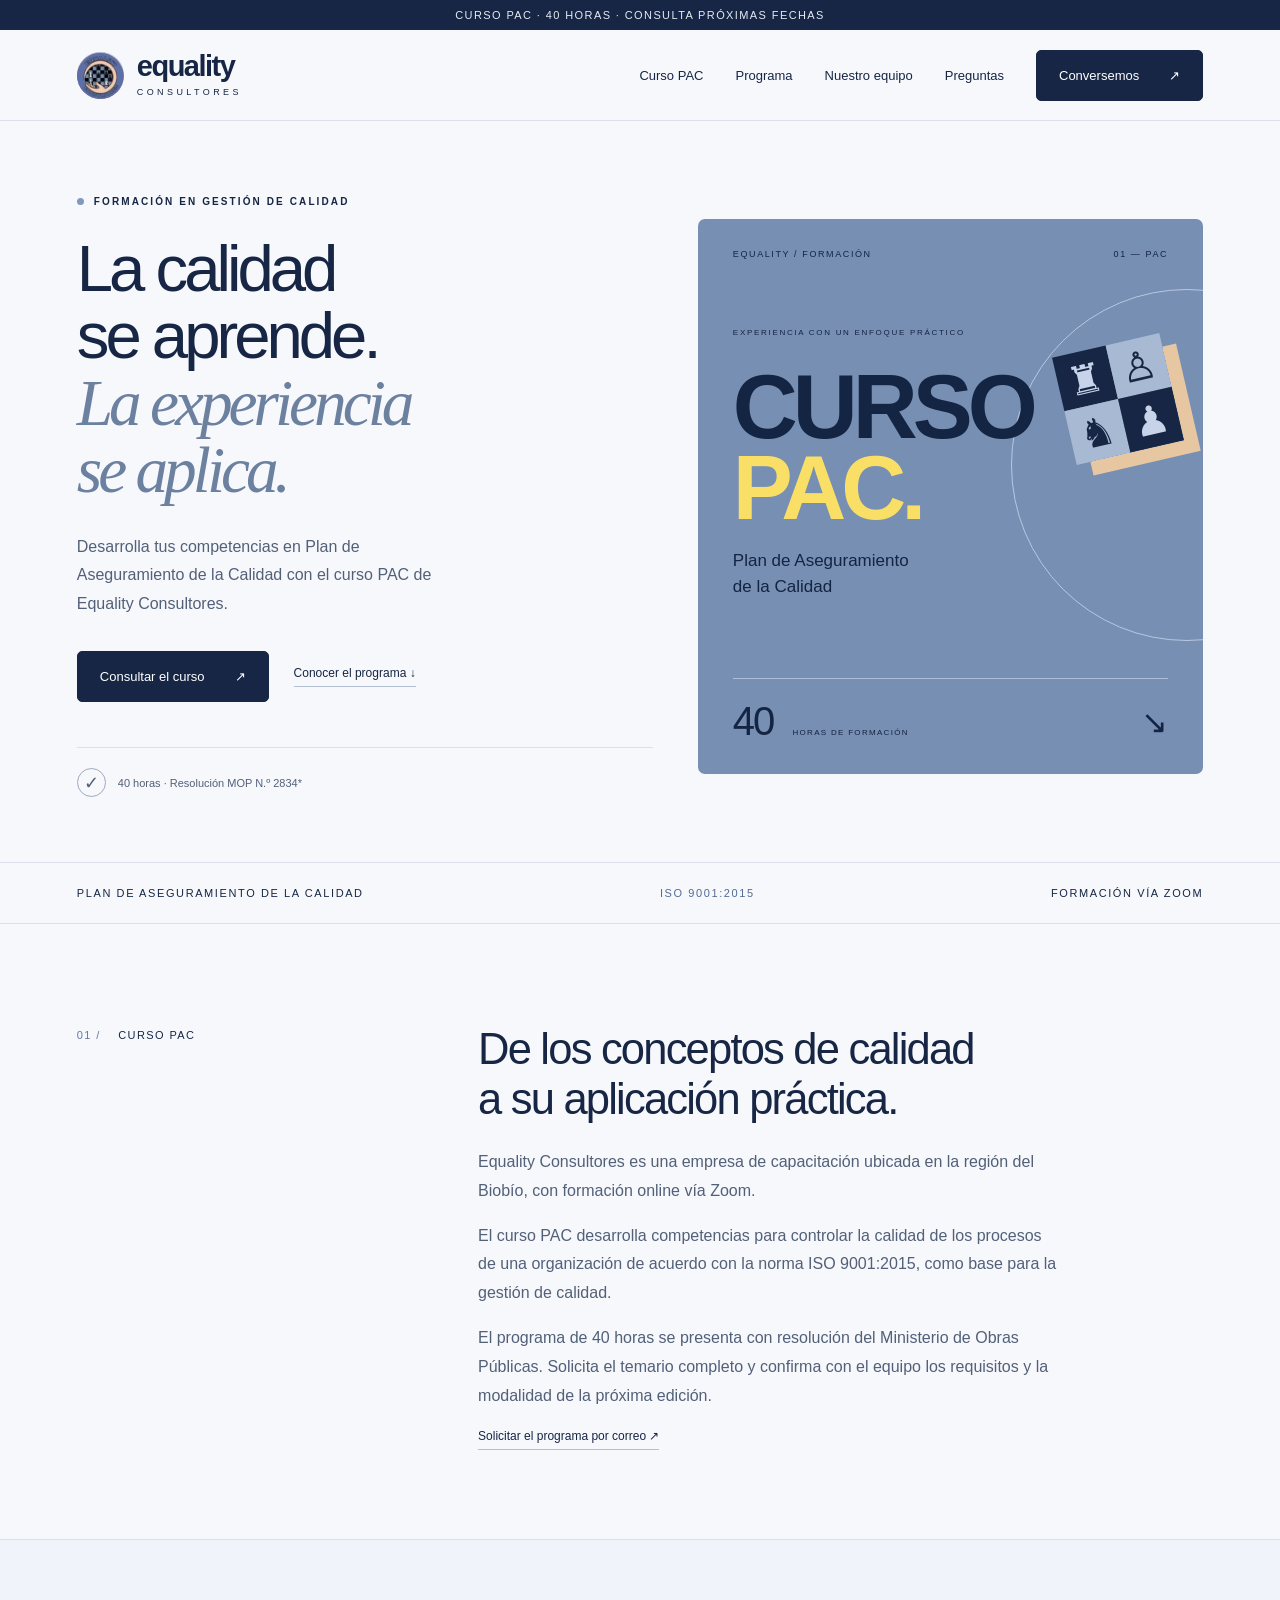
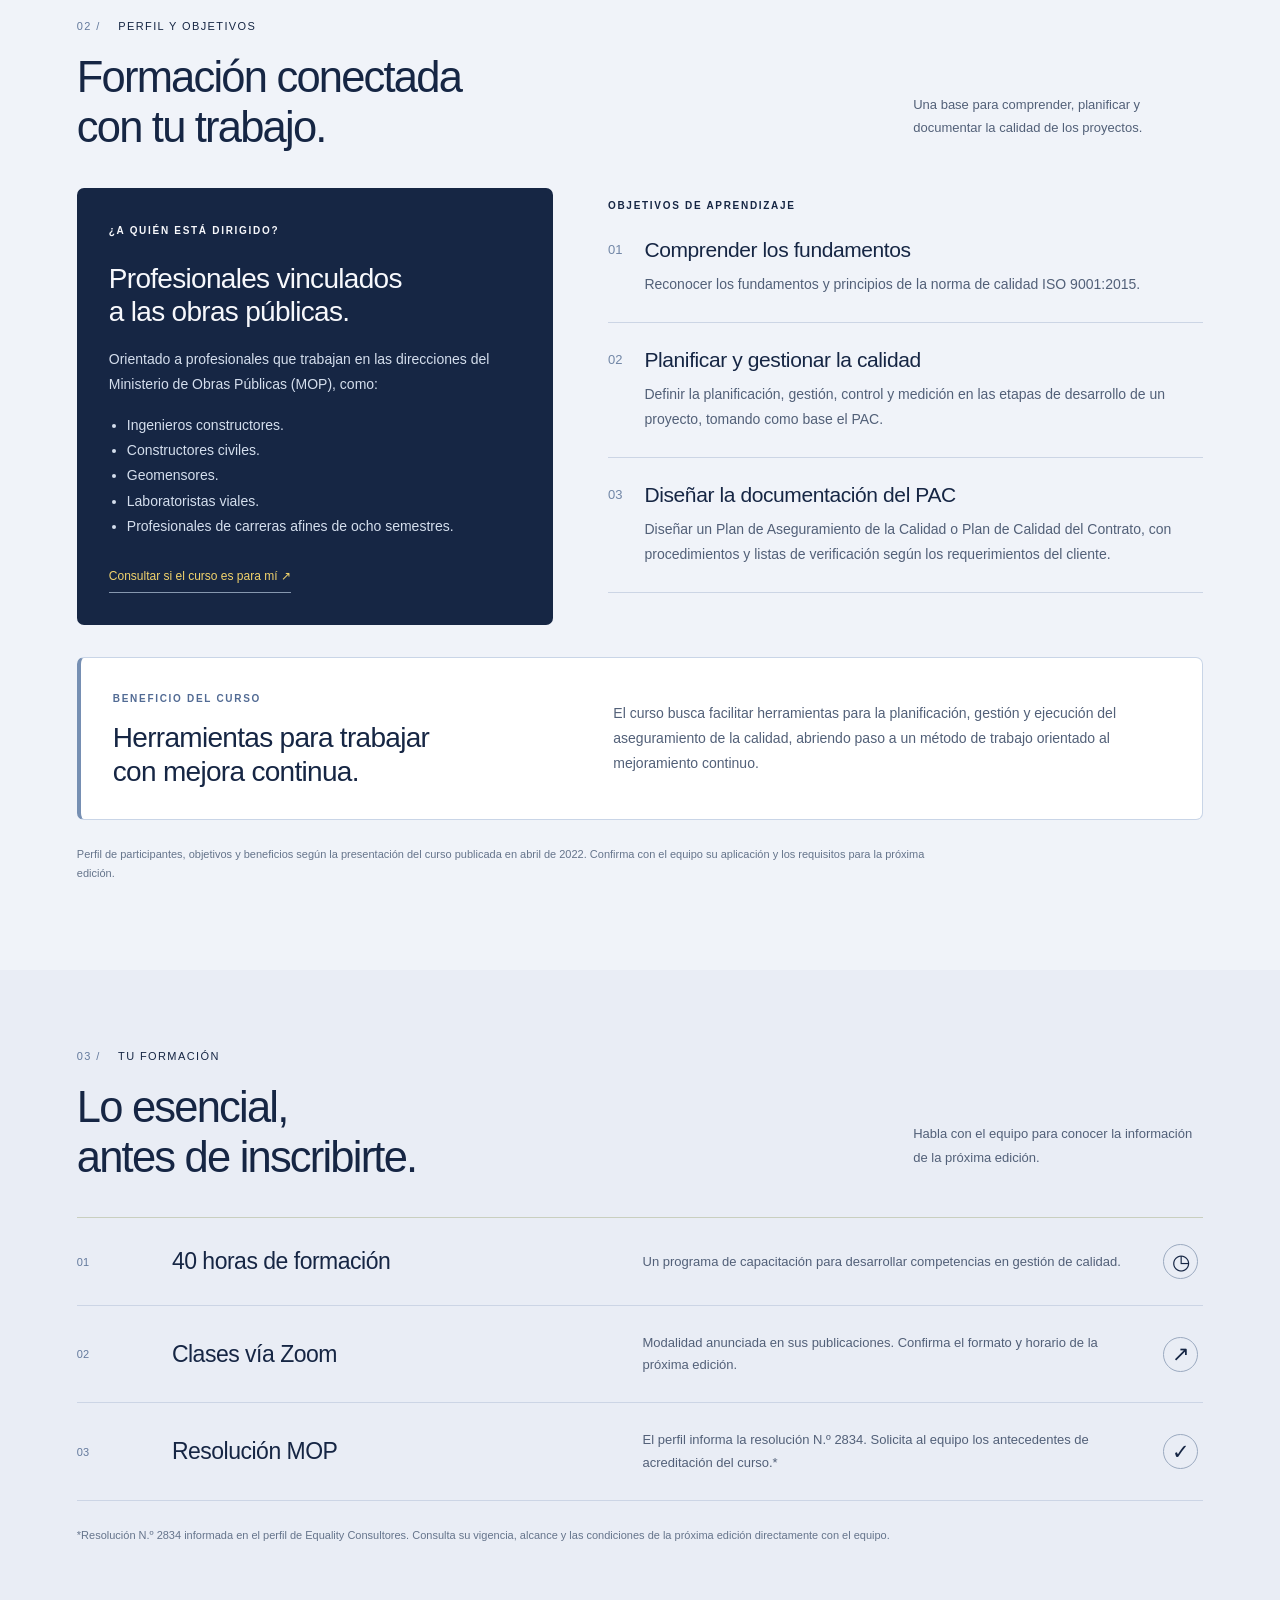
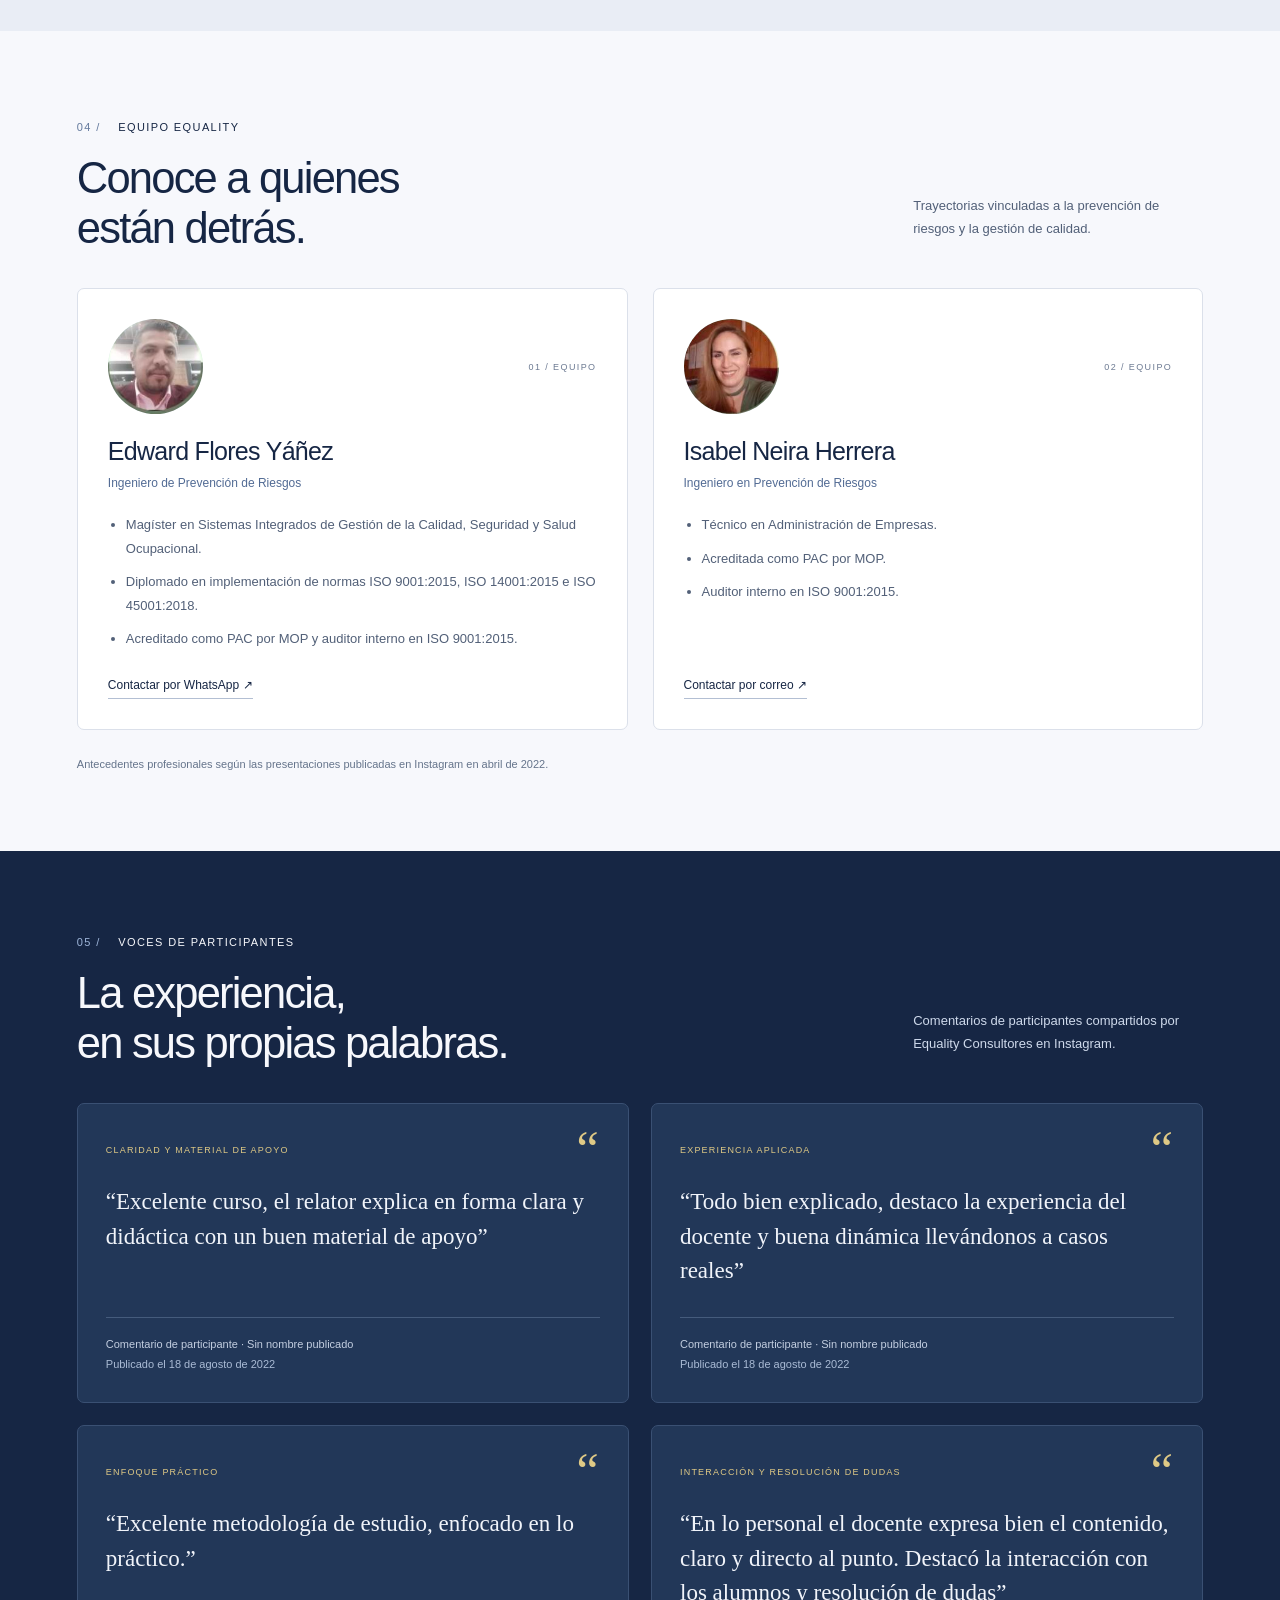
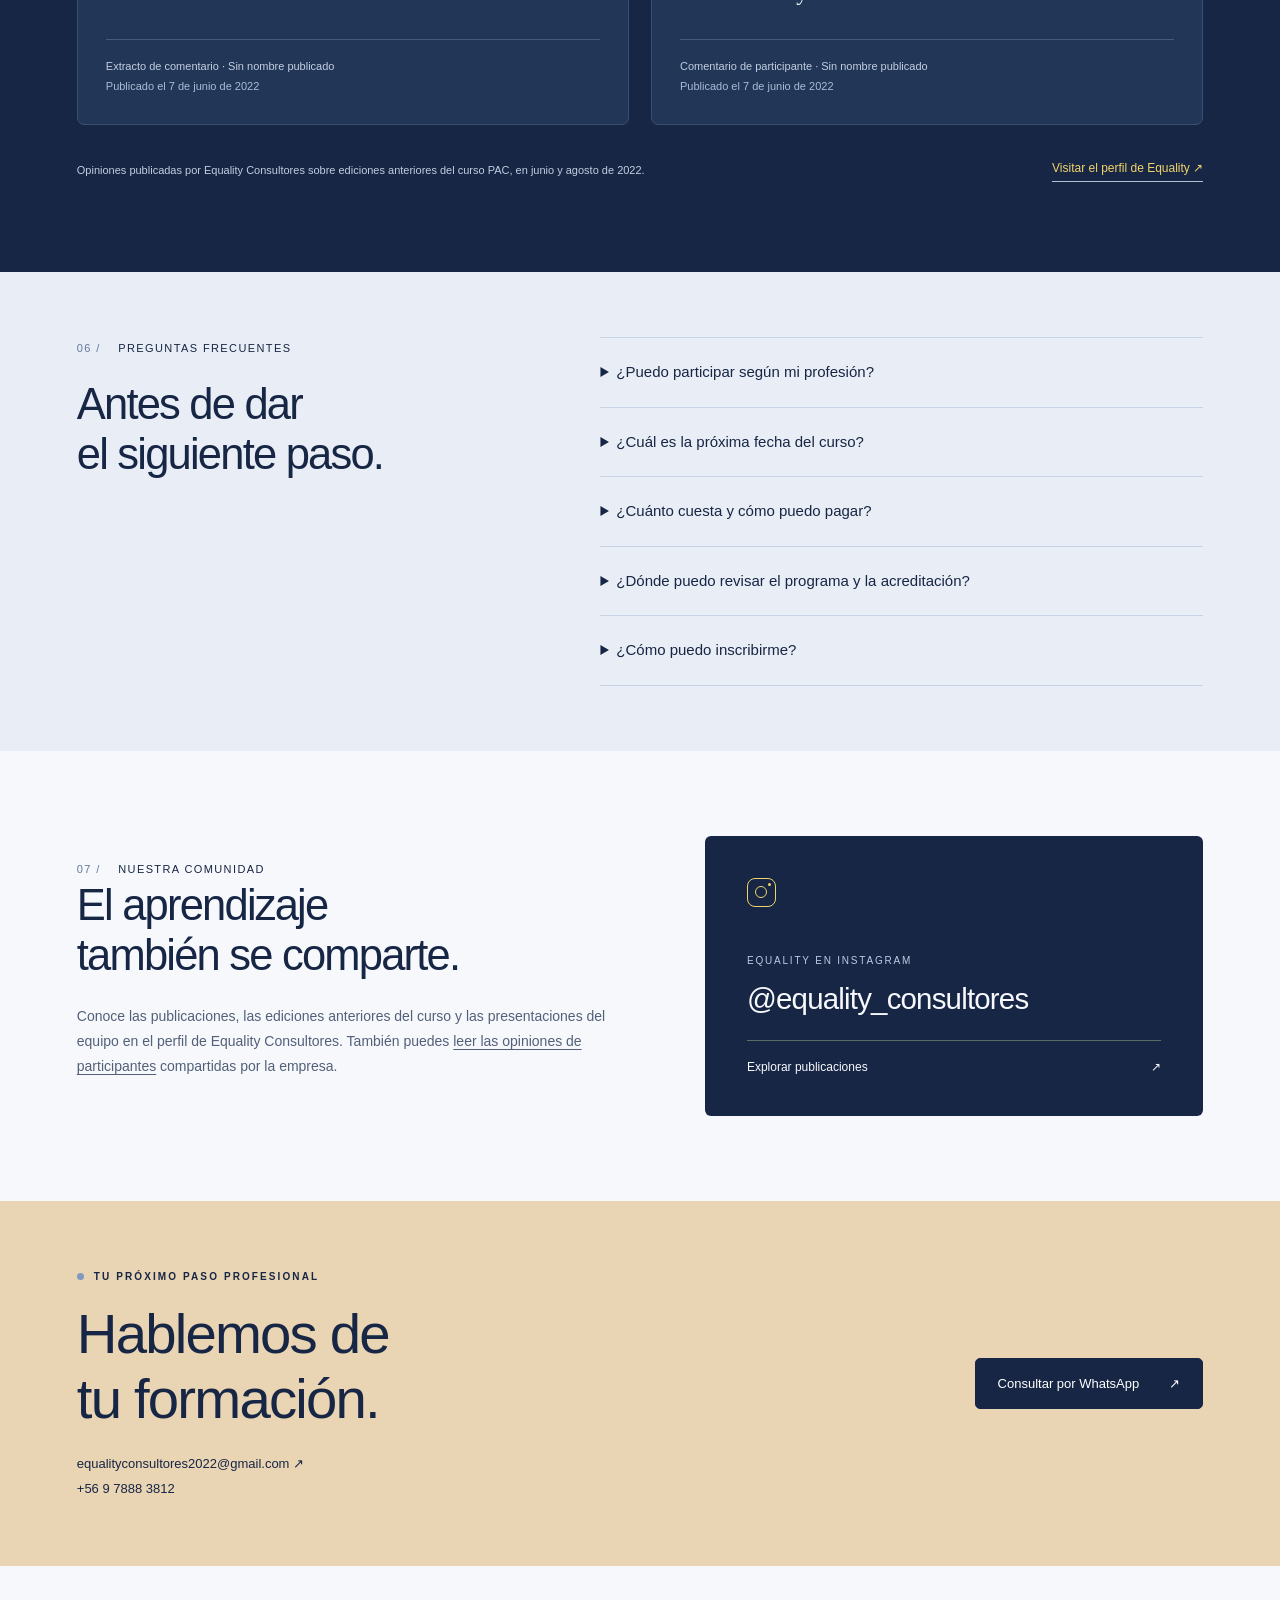
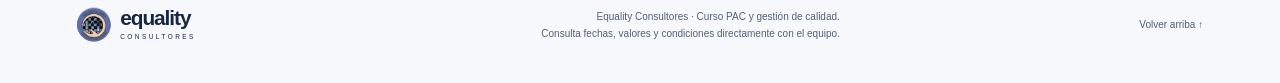
==== index.html @ 626bb574 "Add complete Equality Consultores website with course, team and testimonials" ====
<!doctype html>
<html lang="es">
<head>
<meta charset="utf-8"><meta name="viewport" content="width=device-width, initial-scale=1">
<meta name="description" content="Curso PAC de 40 horas. Formación en Plan de Aseguramiento de la Calidad con Equality Consultores. Consulta modalidades y próximas fechas."><meta name="theme-color" content="#162644">
<title>Equality Consultores · Curso PAC y gestión de calidad</title>
<style>
:root{--ink:#162644;--muted:#526078;--paper:#f7f8fc;--lime:#f2d36c;--line:#dbe0ea}*{box-sizing:border-box}html{scroll-behavior:smooth;scroll-padding-top:95px}body{margin:0;background:var(--paper);color:var(--ink);font-family:Arial,Helvetica,sans-serif}a{color:inherit;text-decoration:none}button{font:inherit}a:focus-visible,button:focus-visible,summary:focus-visible{outline:3px solid #5b8e16;outline-offset:6px}.wrap{max-width:1320px;margin:auto;padding:0 6%}.draft{background:var(--ink);color:#e8efdc;text-align:center;font-size:11px;padding:9px 20px;letter-spacing:1.4px}header{position:sticky;top:0;z-index:10;background:#f7f8fcf5;backdrop-filter:blur(12px);border-bottom:1px solid var(--line)}.nav{height:90px;display:flex;align-items:center;justify-content:space-between;gap:25px}.brand{display:flex;align-items:center;gap:13px}.brandmark{display:flex;flex-direction:column;gap:5px;transform:rotate(-14deg)}.brandmark i{display:block;width:31px;height:9px;background:var(--ink)}.wordmark{font-size:29px;letter-spacing:-1.5px;font-weight:700;line-height:.85}.wordmark small{display:block;font-size:9px;font-weight:400;letter-spacing:3.4px;margin-top:10px}.navlinks{display:flex;gap:32px;align-items:center;font-size:13px}.navlinks a:hover{opacity:.65}.button{display:inline-flex;justify-content:center;align-items:center;gap:30px;padding:17px 22px;border-radius:5px;background:var(--ink);color:white;font-size:13px;border:1px solid var(--ink);transition:transform .2s,background .2s}.button:hover{transform:translateY(-2px);background:#294940}.button.light{background:var(--lime);color:var(--ink);border-color:var(--lime)}.button.outline{background:transparent;color:var(--ink);border-color:#9faa9b}.menu{display:none;background:none;border:1px solid var(--line);padding:10px;border-radius:4px}.hero{display:grid;grid-template-columns:1.14fr 1fr;gap:45px;padding-top:75px;padding-bottom:65px;align-items:center}.eyebrow{font-size:10px;letter-spacing:2.1px;text-transform:uppercase;display:flex;align-items:center;gap:10px;font-weight:bold}.eyebrow:before{content:'';width:7px;height:7px;border-radius:50%;background:#7d9f40}h1{font-size:clamp(48px,5.6vw,79px);line-height:1.025;letter-spacing:-4px;font-weight:500;margin:29px 0}h1 em{font-family:Georgia,serif;font-weight:400;color:#667e4d}.intro{font-size:16px;line-height:1.8;max-width:380px;color:var(--muted)}.actions{display:flex;align-items:center;gap:25px;margin-top:32px}.textlink{font-size:12px;border-bottom:1px solid #b5bfae;padding-bottom:6px}.hero-foot{border-top:1px solid var(--line);margin-top:45px;padding-top:20px;display:flex;gap:12px;align-items:center;font-size:11px;color:var(--muted)}.mini-eq{width:29px;height:29px;border:1px solid #9aa98a;border-radius:50%;display:grid;place-items:center;font-size:18px}.visual{background:#dae0d2;height:535px;border-radius:120px 6px 6px 6px;position:relative;overflow:hidden}.visual svg{width:100%;height:100%;display:block}.visual-tag{position:absolute;top:30px;right:25px;font-size:9px;letter-spacing:2px}.visual-card{position:absolute;bottom:25px;left:25px;right:25px;display:flex;justify-content:space-between;align-items:center;background:#f7f8fcec;backdrop-filter:blur(10px);padding:20px;border:1px solid white;border-radius:4px}.visual-card small{display:block;font-size:9px;letter-spacing:1.5px;margin-bottom:7px}.visual-card strong{font-size:17px;font-weight:400}.round{height:35px;width:35px;border:1px solid #9cab9a;display:grid;place-items:center;border-radius:50%;font-size:21px}.ribbon{border-top:1px solid var(--line);border-bottom:1px solid var(--line)}.ribbon-inner{display:flex;justify-content:space-between;align-items:center;padding-top:24px;padding-bottom:24px;font-size:11px;letter-spacing:1.6px;text-transform:uppercase}.ribbon-inner span:nth-child(2){color:#7d9567}.about{padding-top:100px;padding-bottom:95px;display:grid;grid-template-columns:.8fr 1.7fr;gap:60px}.label{font-size:11px;letter-spacing:1.4px;line-height:2}.label span{color:#8c9a7a;margin-right:13px}h2{font-size:clamp(30px,3.4vw,48px);font-weight:400;letter-spacing:-1.8px;line-height:1.15;margin:0 0 24px}.about p{font-size:16px;line-height:1.8;max-width:580px;color:var(--muted)}.paths{background:#eaece2;padding:75px 0}.sectionhead{display:flex;justify-content:space-between;gap:30px;align-items:end;margin-bottom:35px}.sectionhead h2{max-width:500px;margin:15px 0 0}.sectionhead p{max-width:290px;font-size:13px;line-height:1.8;color:var(--muted)}.rows{border-top:1px solid #c9cfbf}.row{padding:26px 0;display:grid;grid-template-columns:.15fr .9fr 1fr 40px;gap:20px;align-items:center;border-bottom:1px solid #c9cfbf;transition:padding .2s}.row:hover{padding-left:10px}.row-num{font-size:11px;color:#6d805b}.row h3{font-size:23px;font-weight:400;letter-spacing:-.5px;margin:0}.row p{font-size:13px;line-height:1.7;color:var(--muted);margin:0}.social{padding-top:85px;padding-bottom:85px;display:grid;grid-template-columns:1.1fr 1fr;gap:80px;align-items:center}.instagram{background:var(--ink);color:var(--paper);padding:42px;border-radius:6px;min-height:280px;display:flex;flex-direction:column;justify-content:space-between}.ig-icon{width:29px;height:29px;border:1.7px solid var(--lime);border-radius:8px;position:relative}.ig-icon:before{content:'';position:absolute;width:10px;height:10px;top:7px;left:7px;border:1.7px solid var(--lime);border-radius:50%}.ig-icon:after{content:'';position:absolute;width:3px;height:3px;background:var(--lime);border-radius:50%;top:4px;right:4px}.instagram small{font-size:10px;letter-spacing:1.8px;color:#c1cbb7}.instagram strong{display:block;font-size:clamp(20px,2.3vw,30px);font-weight:400;letter-spacing:-.8px;margin:14px 0 24px}.instagram a{display:flex;align-items:center;justify-content:space-between;padding-top:19px;border-top:1px solid #577064;font-size:12px}.social p{color:var(--muted);line-height:1.8;font-size:14px}.contact{background:var(--lime);padding:70px 0}.contact-inner{display:flex;align-items:center;justify-content:space-between;gap:40px}.contact h2{max-width:650px;margin-bottom:0;font-size:clamp(35px,4.4vw,60px)}.contact .eyebrow{margin-bottom:20px}footer{padding:35px 0}.footer-inner{display:flex;justify-content:space-between;align-items:center;font-size:10px;color:var(--muted);gap:20px}.footer-inner .brand{color:var(--ink);transform:scale(.72);transform-origin:left center}.footer-note{max-width:360px;line-height:1.7;text-align:right} @media(min-width:1500px){.wrap{padding-left:50px;padding-right:50px}}@media(max-width:900px){.hero{gap:30px}.visual{height:470px}h1{letter-spacing:-2.5px}.navlinks{gap:20px}.social{gap:40px}.actions{gap:16px}.button{gap:18px}}@media(max-width:700px){.wrap{padding-left:6%;padding-right:6%}.draft{font-size:9px;letter-spacing:.8px}.nav{height:75px}.wordmark{font-size:25px}.menu{display:block}.navlinks{display:none;position:absolute;top:75px;left:0;right:0;background:var(--paper);padding:25px 6%;border-bottom:1px solid var(--line);align-items:start;flex-direction:column}.navlinks.open{display:flex}.hero{grid-template-columns:1fr;padding-top:45px;padding-bottom:35px;gap:35px}h1{font-size:58px;max-width:480px;margin:24px 0}.intro{font-size:15px}.hero-foot{margin-top:30px}.visual{height:420px;border-top-left-radius:95px}.ribbon-inner{font-size:8px;gap:15px;letter-spacing:.8px}.about{grid-template-columns:1fr;gap:25px;padding-top:65px;padding-bottom:55px}.about h2{max-width:470px}.about p{font-size:14px}.sectionhead{display:block}.paths{padding:55px 0}.row{grid-template-columns:25px 1fr 35px;gap:15px}.row h3{font-size:21px}.row p{grid-column:2;grid-row:2}.row .round{grid-column:3;grid-row:1 / 3}.social{grid-template-columns:1fr;gap:30px;padding-top:55px;padding-bottom:55px}.instagram{padding:30px;min-height:250px}.contact{padding:55px 0}.contact-inner{align-items:start;flex-direction:column;gap:30px}.contact h2{font-size:42px}.footer-inner{flex-wrap:wrap}.footer-note{text-align:left;max-width:100%}}@media(prefers-reduced-motion:reduce){html{scroll-behavior:auto}*{transition:none!important}}

.brand-logo{display:block;position:relative;overflow:hidden;border-radius:50%;width:47px;height:47px;flex:none;background:#7775ad}.brand-logo img{position:absolute;width:542%;max-width:none;left:-31%;top:-144%;height:auto}.course-visual{min-height:555px;border-radius:7px;background:#768fb3;color:#142443;position:relative;padding:30px 35px;overflow:hidden;display:flex;flex-direction:column;justify-content:space-between}.course-visual:before{content:'';position:absolute;width:350px;height:350px;border:1px solid #b8c8e2;border-radius:50%;right:-160px;top:70px}.course-top{display:flex;justify-content:space-between;font-size:9px;letter-spacing:1.6px;position:relative;z-index:1}.course-title{position:relative;z-index:1}.course-kicker{font-size:8px;letter-spacing:1.7px}.course-title strong{display:block;font-size:90px;line-height:.9;letter-spacing:-5px;font-weight:600;margin:28px 0 19px}.course-title em{color:#f9df65;font-style:normal}.course-title p{font-size:17px;line-height:1.5}.course-bottom{border-top:1px solid #aebed7;display:flex;justify-content:space-between;align-items:center;padding-top:20px}.course-bottom>span{font-size:40px;letter-spacing:-2px}.course-bottom small{font-size:8px;letter-spacing:1.3px;margin-left:10px}.course-bottom a{font-size:32px}.chess{position:absolute;right:30px;top:125px;display:grid;grid-template-columns:55px 55px;transform:rotate(-13deg);box-shadow:14px 14px 0 #e6c7a2}.chess span{display:grid;place-items:center;width:55px;height:55px;font-size:40px;background:#162644;color:#c6d3e8}.chess span:nth-child(2),.chess span:nth-child(3){background:#a8bad3;color:#162644}.hero h1{font-size:clamp(45px,5.1vw,70px)}h1 em{color:#6c80a0}.ribbon-inner span:nth-child(2){color:#526b94}.paths{background:#e9edf5}.row{border-color:#ccd5e5}.row:hover{padding-left:0}.eyebrow:before{background:#8099bf}.row-num,.label span{color:#647a9d}.source-note{font-size:11px;line-height:1.8;color:#65748b;max-width:850px;margin-top:25px}.team-section{padding-top:85px;padding-bottom:65px}.team-grid{display:grid;grid-template-columns:1fr 1fr;gap:25px}.team-card{background:#fff;border:1px solid #dbe0ea;border-radius:7px;padding:30px;display:flex;flex-direction:column;align-items:start}.person-top{width:100%;display:flex;align-items:center;justify-content:space-between;margin-bottom:23px}.person-num{font-size:9px;letter-spacing:1.4px;color:#6c7a92}.portrait{height:95px;width:95px;border-radius:50%;overflow:hidden;position:relative;background:#dfe6f0;flex:none}.portrait img{position:absolute;width:371%;max-width:none;height:auto;left:-136%}.edward img{top:-175%}.isabel img{top:-307%}.team-card h3{font-size:25px;letter-spacing:-.7px;font-weight:500;margin:0 0 10px}.role{font-size:12px;color:#526b94;margin:0}.team-card ul{padding-left:18px;font-size:13px;line-height:1.8;color:#526078;margin:23px 0 28px;flex:1}.team-card li+li{margin-top:10px}.faq-section{background:#e9edf5;padding:65px 0}.faq-layout{display:grid;grid-template-columns:1fr 1.3fr;gap:60px}.faq-layout h2{margin-top:20px}.faq-layout details{border-bottom:1px solid #c7d2e4;padding:23px 0}.faq-layout details:first-child{border-top:1px solid #c7d2e4}.faq-layout summary{cursor:pointer;font-size:15px;line-height:1.5}.faq-layout details p{color:#526078;font-size:13px;line-height:1.8}.contact{background:#e9d4b4}.contact-links{display:flex;flex-direction:column;gap:10px;font-size:13px;margin-top:25px;overflow-wrap:anywhere}.instagram{background:#162644}.ig-icon{border-color:#f2d36c}.ig-icon:before{border-color:#f2d36c}.ig-icon:after{background:#f2d36c}.instagram small{color:#bdcbe3}.button:hover{background:#2e4671}.textlink{border-color:#b3bfd3}.mini-eq{border-color:#9baac0}.round{border-color:#9baac0}.button.light{background:#f2d36c}.draft{background:#162644;color:#e4eaf5}.footer-note{color:#526078}@media(max-width:700px){.hero h1{font-size:54px}.course-visual{min-height:480px;padding:27px}.course-title strong{font-size:82px}.team-grid,.faq-layout{grid-template-columns:1fr}.team-section{padding-top:55px;padding-bottom:50px}.team-card{padding:25px}.faq-layout{gap:20px}.ribbon-inner{flex-wrap:wrap;gap:12px}.brand-logo{width:41px;height:41px}.contact h2{font-size:44px}.chess{right:35px;top:115px;grid-template-columns:45px 45px}.chess span{height:45px;width:45px;font-size:34px}}

.program-section{padding:75px 0;background:#f0f3f9;border-top:1px solid #dbe0ea}.program-layout{display:grid;grid-template-columns:1fr 1.25fr;gap:55px}.program-kicker{font-size:10px;letter-spacing:1.7px;font-weight:bold}.audience{padding:32px;background:#162644;color:#f7f8fc;border-radius:7px}.audience h3{font-size:28px;font-weight:400;line-height:1.2;letter-spacing:-.7px;margin:24px 0 18px}.audience p,.audience li{font-size:14px;line-height:1.8;color:#d4deed}.audience ul{padding-left:18px;margin-bottom:27px}.audience .textlink{color:#f2d36c;border-color:#8697af;display:inline-block;line-height:1.7}.learning{padding-top:7px}.learning-item{display:flex;gap:22px;padding:25px 0;border-bottom:1px solid #ccd5e5}.learning-num{font-size:13px;color:#7186a6;padding-top:4px}.learning-item h3{font-size:21px;font-weight:400;letter-spacing:-.4px;margin:0 0 10px}.learning-item p{font-size:14px;line-height:1.8;color:#526078;margin:0}@media(max-width:700px){.program-section{padding:50px 0}.program-layout{grid-template-columns:1fr;gap:30px}.audience{padding:27px}.learning-item{gap:17px}.learning-item h3{font-size:21px}.learning-item p{font-size:13px}}

.testimonials-section{padding:80px 0;background:#162644;color:#f7f8fc}.testimonials-section .label span{color:#9fb6da}.testimonials-section .sectionhead p{color:#ced9eb}.testimonials-grid{display:grid;grid-template-columns:1fr 1fr;gap:22px}.testimonial{margin:0;padding:28px;background:#223758;border:1px solid #3a5073;border-radius:7px;display:flex;flex-direction:column}.quote-topic{font-size:9px;letter-spacing:1.2px;color:#dfc985;display:flex;justify-content:space-between;align-items:center;gap:15px;min-height:35px}.quote-topic span{font:50px Georgia,serif;line-height:.7;color:#dfc985}.testimonial blockquote{margin:18px 0 28px;flex:1}.testimonial blockquote p{font:23px/1.5 Georgia,serif;margin:0;color:#f1f4fa}.testimonial figcaption{border-top:1px solid #455b7c;padding-top:17px;font-size:11px;line-height:1.8;color:#c3cee0}.testimonial time{color:#aabbd5}.testimonials-source{display:flex;justify-content:space-between;align-items:center;gap:25px;margin-top:25px}.testimonials-source p{font-size:11px;line-height:1.8;color:#c3cee0;max-width:650px}.testimonials-source a{color:#f2d36c;white-space:nowrap}.inline-link{text-decoration:underline;text-underline-offset:3px}@media(max-width:700px){.testimonials-section{padding:50px 0}.testimonials-grid{grid-template-columns:1fr;gap:17px}.testimonial{padding:24px}.testimonial blockquote p{font-size:21px}.testimonials-source{align-items:start;flex-direction:column;gap:10px}}

.course-benefit{margin-top:32px;padding:30px 32px;border:1px solid #c9d5e7;border-left:4px solid #768fb3;border-radius:7px;display:grid;grid-template-columns:1fr 1.25fr;gap:55px;align-items:center;background:#fff}.course-benefit .program-kicker{color:#526b94}.course-benefit h3{margin:15px 0 0;font-size:28px;line-height:1.2;letter-spacing:-.7px;font-weight:400}.course-benefit p{margin:0;color:#526078;font-size:14px;line-height:1.8}@media(max-width:700px){.course-benefit{grid-template-columns:1fr;gap:20px;padding:25px}.course-benefit h3{font-size:25px}}
</style>
</head>
<body>
<div class="draft">CURSO PAC · 40 HORAS · CONSULTA PRÓXIMAS FECHAS</div>
<header><div class="wrap nav"><a class="brand" href="#inicio" aria-label="Equality Consultores, inicio"><span class="brand-logo"><img src="assets/perfil-instagram.jpg" alt="Logotipo de Equality Consultores"></span><span class="wordmark">equality<small>CONSULTORES</small></span></a><button class="menu" aria-controls="navigation" aria-expanded="false">Menú ☰</button><nav class="navlinks" id="navigation" aria-label="Navegación principal"><a href="#curso">Curso PAC</a><a href="#programa">Programa</a><a href="#equipo">Nuestro equipo</a><a href="#preguntas">Preguntas</a><a class="button" href="#contacto">Conversemos <span aria-hidden="true">↗</span></a></nav></div></header>
<main id="inicio">
<section class="wrap hero"><div><div class="eyebrow">Formación en gestión de calidad</div><h1>La calidad<br>se aprende.<br><em>La experiencia<br>se aplica.</em></h1><p class="intro">Desarrolla tus competencias en Plan de Aseguramiento de la Calidad con el curso PAC de Equality Consultores.</p><div class="actions"><a class="button" href="https://wa.me/56978883812?text=Hola%2C%20quisiera%20informaci%C3%B3n%20sobre%20el%20curso%20PAC." target="_blank" rel="noopener noreferrer">Consultar el curso <span aria-hidden="true">↗</span></a><a class="textlink" href="#curso">Conocer el programa ↓</a></div><div class="hero-foot"><span class="mini-eq" aria-hidden="true">✓</span><span>40 horas · Resolución MOP N.º 2834*</span></div></div>
<div class="course-visual"><div class="course-top"><span>EQUALITY / FORMACIÓN</span><span>01 — PAC</span></div><div class="chess" aria-hidden="true"><span>♜</span><span>♙</span><span>♞</span><span>♟</span></div><div class="course-title"><span class="course-kicker">EXPERIENCIA CON UN ENFOQUE PRÁCTICO</span><strong>CURSO<br><em>PAC.</em></strong><p>Plan de Aseguramiento<br>de la Calidad</p></div><div class="course-bottom"><span>40 <small>HORAS DE FORMACIÓN</small></span><a href="#curso" aria-label="Ver información del curso PAC">↘</a></div></div></section>
<div class="ribbon"><div class="wrap ribbon-inner"><span>Plan de Aseguramiento de la Calidad</span><span>ISO 9001:2015</span><span>Formación vía Zoom</span></div></div>
<section class="wrap about" id="curso"><div class="label"><span>01 /</span> CURSO PAC</div><div><h2>De los conceptos de calidad<br>a su aplicación práctica.</h2><p>Equality Consultores es una empresa de capacitación ubicada en la región del Biobío, con formación online vía Zoom.</p><p>El curso PAC desarrolla competencias para controlar la calidad de los procesos de una organización de acuerdo con la norma ISO 9001:2015, como base para la gestión de calidad.</p><p>El programa de 40 horas se presenta con resolución del Ministerio de Obras Públicas. Solicita el temario completo y confirma con el equipo los requisitos y la modalidad de la próxima edición.</p><a class="textlink" href="mailto:equalityconsultores2022@gmail.com?subject=Solicitud%20de%20programa%20del%20curso%20PAC">Solicitar el programa por correo ↗</a></div></section>
<section class="program-section" id="programa"><div class="wrap"><div class="sectionhead"><div><div class="label"><span>02 /</span> PERFIL Y OBJETIVOS</div><h2>Formación conectada<br>con tu trabajo.</h2></div><p>Una base para comprender, planificar y documentar la calidad de los proyectos.</p></div><div class="program-layout"><article class="audience"><span class="program-kicker">¿A QUIÉN ESTÁ DIRIGIDO?</span><h3>Profesionales vinculados<br>a las obras públicas.</h3><p>Orientado a profesionales que trabajan en las direcciones del Ministerio de Obras Públicas (MOP), como:</p><ul><li>Ingenieros constructores.</li><li>Constructores civiles.</li><li>Geomensores.</li><li>Laboratoristas viales.</li><li>Profesionales de carreras afines de ocho semestres.</li></ul><a class="textlink" href="https://wa.me/56978883812?text=Hola%2C%20quisiera%20saber%20si%20mi%20perfil%20cumple%20los%20requisitos%20del%20curso%20PAC." target="_blank" rel="noopener noreferrer">Consultar si el curso es para mí ↗</a></article><div class="learning"><span class="program-kicker">OBJETIVOS DE APRENDIZAJE</span><article class="learning-item"><span class="learning-num">01</span><div><h3>Comprender los fundamentos</h3><p>Reconocer los fundamentos y principios de la norma de calidad ISO 9001:2015.</p></div></article><article class="learning-item"><span class="learning-num">02</span><div><h3>Planificar y gestionar la calidad</h3><p>Definir la planificación, gestión, control y medición en las etapas de desarrollo de un proyecto, tomando como base el PAC.</p></div></article><article class="learning-item"><span class="learning-num">03</span><div><h3>Diseñar la documentación del PAC</h3><p>Diseñar un Plan de Aseguramiento de la Calidad o Plan de Calidad del Contrato, con procedimientos y listas de verificación según los requerimientos del cliente.</p></div></article></div></div><aside class="course-benefit" aria-labelledby="benefit-title"><div><span class="program-kicker">BENEFICIO DEL CURSO</span><h3 id="benefit-title">Herramientas para trabajar<br>con mejora continua.</h3></div><p>El curso busca facilitar herramientas para la planificación, gestión y ejecución del aseguramiento de la calidad, abriendo paso a un método de trabajo orientado al mejoramiento continuo.</p></aside><p class="source-note">Perfil de participantes, objetivos y beneficios según la presentación del curso publicada en abril de 2022. Confirma con el equipo su aplicación y los requisitos para la próxima edición.</p></div></section>
<section class="paths"><div class="wrap"><div class="sectionhead"><div><div class="label"><span>03 /</span> TU FORMACIÓN</div><h2>Lo esencial,<br>antes de inscribirte.</h2></div><p>Habla con el equipo para conocer la información de la próxima edición.</p></div><div class="rows"><div class="row"><span class="row-num">01</span><h3>40 horas de formación</h3><p>Un programa de capacitación para desarrollar competencias en gestión de calidad.</p><span class="round" aria-hidden="true">◷</span></div><div class="row"><span class="row-num">02</span><h3>Clases vía Zoom</h3><p>Modalidad anunciada en sus publicaciones. Confirma el formato y horario de la próxima edición.</p><span class="round" aria-hidden="true">↗</span></div><div class="row"><span class="row-num">03</span><h3>Resolución MOP</h3><p>El perfil informa la resolución N.º 2834. Solicita al equipo los antecedentes de acreditación del curso.*</p><span class="round" aria-hidden="true">✓</span></div></div><p class="source-note">*Resolución N.º 2834 informada en el perfil de Equality Consultores. Consulta su vigencia, alcance y las condiciones de la próxima edición directamente con el equipo.</p></div></section>
<section class="wrap team-section" id="equipo"><div class="sectionhead"><div><div class="label"><span>04 /</span> EQUIPO EQUALITY</div><h2>Conoce a quienes<br>están detrás.</h2></div><p>Trayectorias vinculadas a la prevención de riesgos y la gestión de calidad.</p></div><div class="team-grid"><article class="team-card"><div class="person-top"><div class="portrait edward"><img src="assets/edward-publicacion.jpg" alt="Edward Flores Yáñez, fotografía de su presentación en Instagram" loading="lazy"></div><span class="person-num">01 / EQUIPO</span></div><h3>Edward Flores Yáñez</h3><p class="role">Ingeniero de Prevención de Riesgos</p><ul><li>Magíster en Sistemas Integrados de Gestión de la Calidad, Seguridad y Salud Ocupacional.</li><li>Diplomado en implementación de normas ISO 9001:2015, ISO 14001:2015 e ISO 45001:2018.</li><li>Acreditado como PAC por MOP y auditor interno en ISO 9001:2015.</li></ul><a class="textlink" href="https://wa.me/56978883812" target="_blank" rel="noopener noreferrer">Contactar por WhatsApp ↗</a></article><article class="team-card"><div class="person-top"><div class="portrait isabel"><img src="assets/isabel-publicacion.jpg" alt="Isabel Neira Herrera, fotografía de su presentación en Instagram" loading="lazy"></div><span class="person-num">02 / EQUIPO</span></div><h3>Isabel Neira Herrera</h3><p class="role">Ingeniero en Prevención de Riesgos</p><ul><li>Técnico en Administración de Empresas.</li><li>Acreditada como PAC por MOP.</li><li>Auditor interno en ISO 9001:2015.</li></ul><a class="textlink" href="mailto:equalityconsultores2022@gmail.com">Contactar por correo ↗</a></article></div><p class="source-note">Antecedentes profesionales según las presentaciones publicadas en Instagram en abril de 2022.</p></section>
<section class="testimonials-section" id="opiniones"><div class="wrap"><div class="sectionhead"><div><div class="label"><span>05 /</span> VOCES DE PARTICIPANTES</div><h2>La experiencia,<br>en sus propias palabras.</h2></div><p>Comentarios de participantes compartidos por Equality Consultores en Instagram.</p></div><div class="testimonials-grid"><figure class="testimonial"><div class="quote-topic">CLARIDAD Y MATERIAL DE APOYO <span aria-hidden="true">“</span></div><blockquote><p>“Excelente curso, el relator explica en forma clara y didáctica con un buen material de apoyo”</p></blockquote><figcaption>Comentario de participante · Sin nombre publicado<br><time datetime="2022-08-18">Publicado el 18 de agosto de 2022</time></figcaption></figure><figure class="testimonial"><div class="quote-topic">EXPERIENCIA APLICADA <span aria-hidden="true">“</span></div><blockquote><p>“Todo bien explicado, destaco la experiencia del docente y buena dinámica llevándonos a casos reales”</p></blockquote><figcaption>Comentario de participante · Sin nombre publicado<br><time datetime="2022-08-18">Publicado el 18 de agosto de 2022</time></figcaption></figure><figure class="testimonial"><div class="quote-topic">ENFOQUE PRÁCTICO <span aria-hidden="true">“</span></div><blockquote><p>“Excelente metodología de estudio, enfocado en lo práctico.”</p></blockquote><figcaption>Extracto de comentario · Sin nombre publicado<br><time datetime="2022-06-07">Publicado el 7 de junio de 2022</time></figcaption></figure><figure class="testimonial"><div class="quote-topic">INTERACCIÓN Y RESOLUCIÓN DE DUDAS <span aria-hidden="true">“</span></div><blockquote><p>“En lo personal el docente expresa bien el contenido, claro y directo al punto. Destacó la interacción con los alumnos y resolución de dudas”</p></blockquote><figcaption>Comentario de participante · Sin nombre publicado<br><time datetime="2022-06-07">Publicado el 7 de junio de 2022</time></figcaption></figure></div><div class="testimonials-source"><p>Opiniones publicadas por Equality Consultores sobre ediciones anteriores del curso PAC, en junio y agosto de 2022.</p><a class="textlink" href="https://www.instagram.com/equality_consultores/" target="_blank" rel="noopener noreferrer">Visitar el perfil de Equality ↗</a></div></div></section>
<section class="faq-section" id="preguntas"><div class="wrap faq-layout"><div><div class="label"><span>06 /</span> PREGUNTAS FRECUENTES</div><h2>Antes de dar<br>el siguiente paso.</h2></div><div><details><summary>¿Puedo participar según mi profesión?</summary><p>La presentación del curso se dirige a ingenieros constructores, constructores civiles, geomensores, laboratoristas viales y profesionales de carreras afines de ocho semestres vinculados a las direcciones del MOP. Consulta al equipo los requisitos de admisión de la próxima edición.</p></details><details><summary>¿Cuál es la próxima fecha del curso?</summary><p>Consulta directamente al equipo las próximas fechas y los cupos disponibles. Las fechas visibles en publicaciones anteriores corresponden a ediciones pasadas.</p></details><details><summary>¿Cuánto cuesta y cómo puedo pagar?</summary><p>Solicita una cotización actualizada por WhatsApp o correo. Los valores y promociones de publicaciones anteriores no representan una tarifa vigente.</p></details><details><summary>¿Dónde puedo revisar el programa y la acreditación?</summary><p>Escribe a equalityconsultores2022@gmail.com para solicitar el temario, los requisitos y los antecedentes de la resolución MOP N.º 2834 informada en el perfil.</p></details><details><summary>¿Cómo puedo inscribirme?</summary><p>Contacta a Equality Consultores por WhatsApp o correo para confirmar disponibilidad, condiciones y pasos de inscripción.</p></details></div></div></section>
<section class="wrap social" id="instagram"><div><div class="label"><span>07 /</span> NUESTRA COMUNIDAD</div><h2>El aprendizaje<br>también se comparte.</h2><p>Conoce las publicaciones, las ediciones anteriores del curso y las presentaciones del equipo en el perfil de Equality Consultores. También puedes <a class="inline-link" href="#opiniones">leer las opiniones de participantes</a> compartidas por la empresa.</p></div><div class="instagram"><span class="ig-icon" aria-hidden="true"></span><div><small>EQUALITY EN INSTAGRAM</small><strong>@equality_consultores</strong><a href="https://www.instagram.com/equality_consultores/" target="_blank" rel="noopener noreferrer">Explorar publicaciones <span aria-hidden="true">↗</span></a></div></div></section>
<section class="contact" id="contacto"><div class="wrap contact-inner"><div><div class="eyebrow">Tu próximo paso profesional</div><h2>Hablemos de<br>tu formación.</h2><div class="contact-links"><a href="mailto:equalityconsultores2022@gmail.com">equalityconsultores2022@gmail.com ↗</a><a href="tel:+56978883812">+56 9 7888 3812</a></div></div><a class="button" href="https://wa.me/56978883812?text=Hola%2C%20quisiera%20consultar%20fechas%20y%20valor%20del%20curso%20PAC." target="_blank" rel="noopener noreferrer">Consultar por WhatsApp <span aria-hidden="true">↗</span></a></div></section></main>
<footer><div class="wrap footer-inner"><a class="brand" href="#inicio" aria-label="Volver al inicio"><span class="brand-logo"><img src="assets/perfil-instagram.jpg" alt="Logotipo de Equality Consultores"></span><span class="wordmark">equality<small>CONSULTORES</small></span></a><div class="footer-note">Equality Consultores · Curso PAC y gestión de calidad.<br>Consulta fechas, valores y condiciones directamente con el equipo.</div><a href="#inicio">Volver arriba ↑</a></div></footer>
<script>
const toggle=document.querySelector('.menu');const navigation=document.querySelector('.navlinks');toggle.addEventListener('click',()=>{const expanded=toggle.getAttribute('aria-expanded')==='true';toggle.setAttribute('aria-expanded',String(!expanded));navigation.classList.toggle('open',!expanded)});navigation.querySelectorAll('a').forEach(link=>link.addEventListener('click',()=>{toggle.setAttribute('aria-expanded','false');navigation.classList.remove('open')}));document.addEventListener('keydown',event=>{if(event.key==='Escape'){toggle.setAttribute('aria-expanded','false');navigation.classList.remove('open')}});
</script>
</body></html>
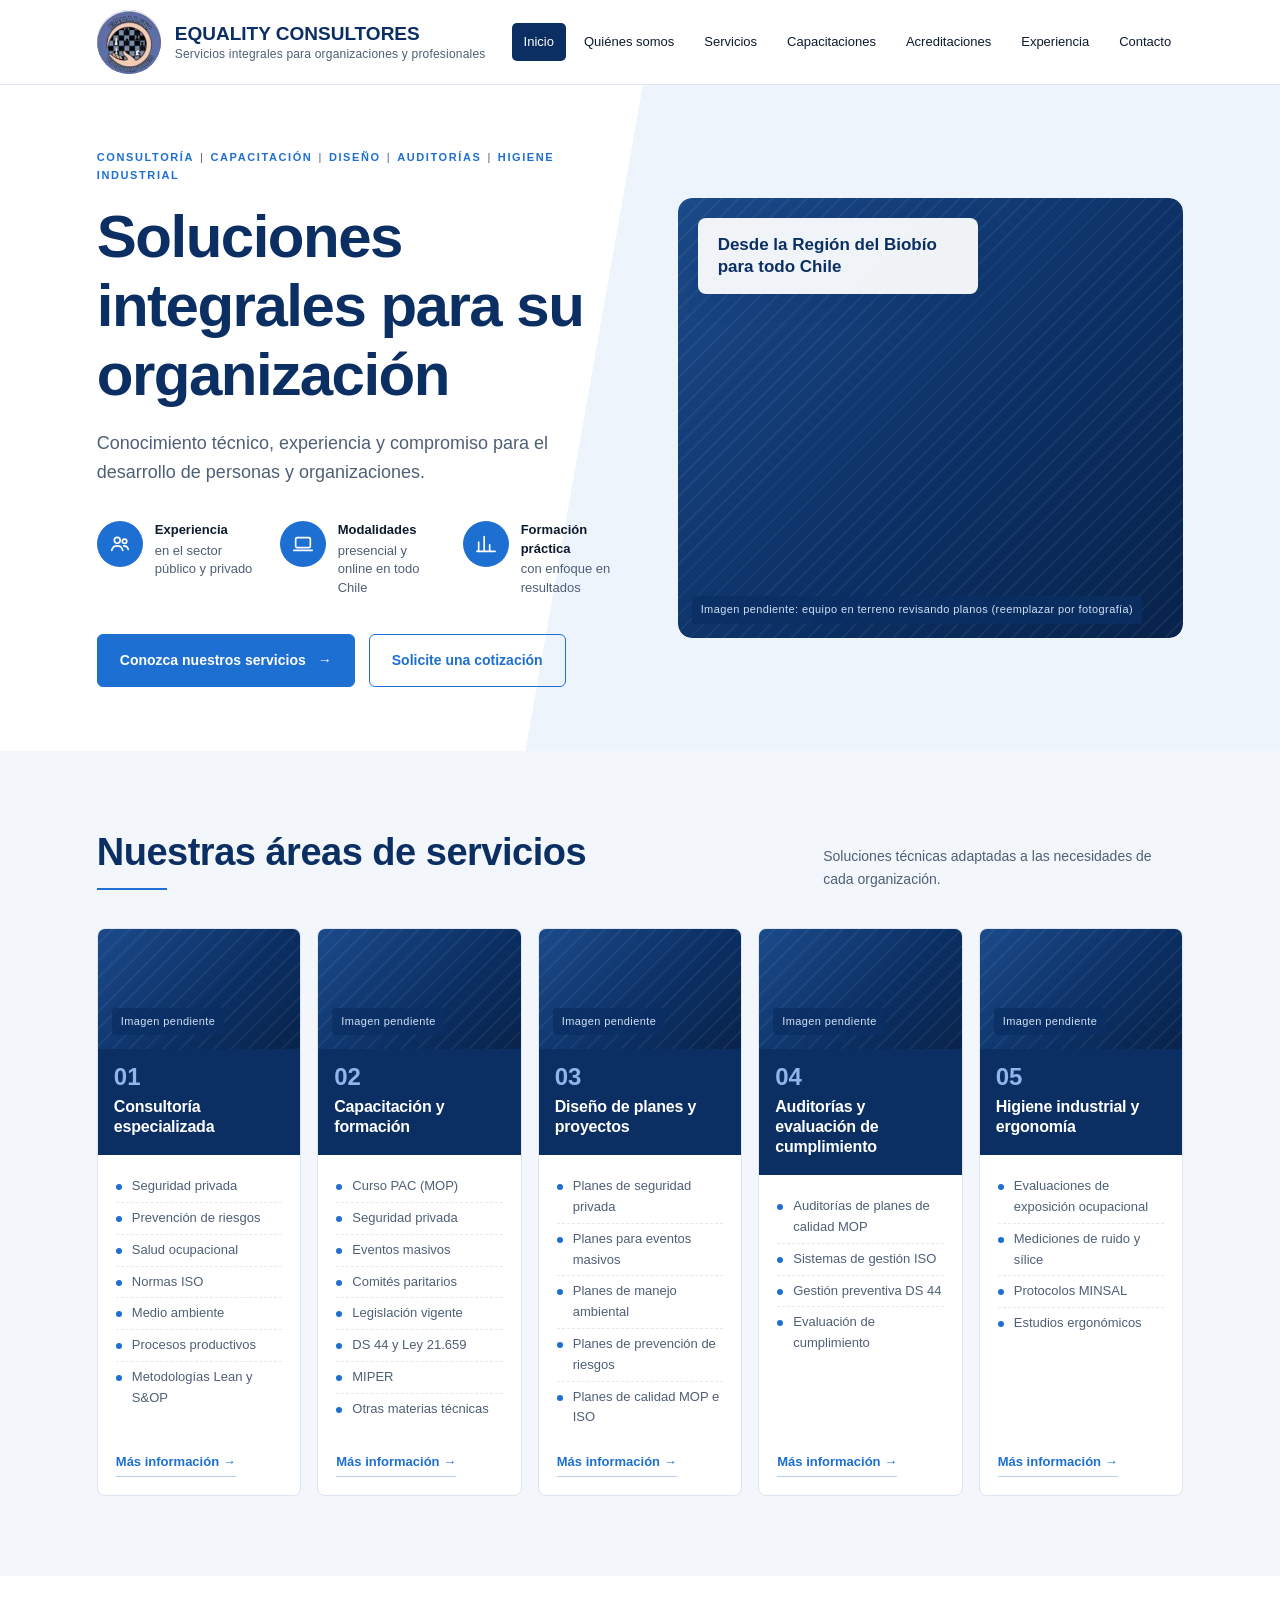
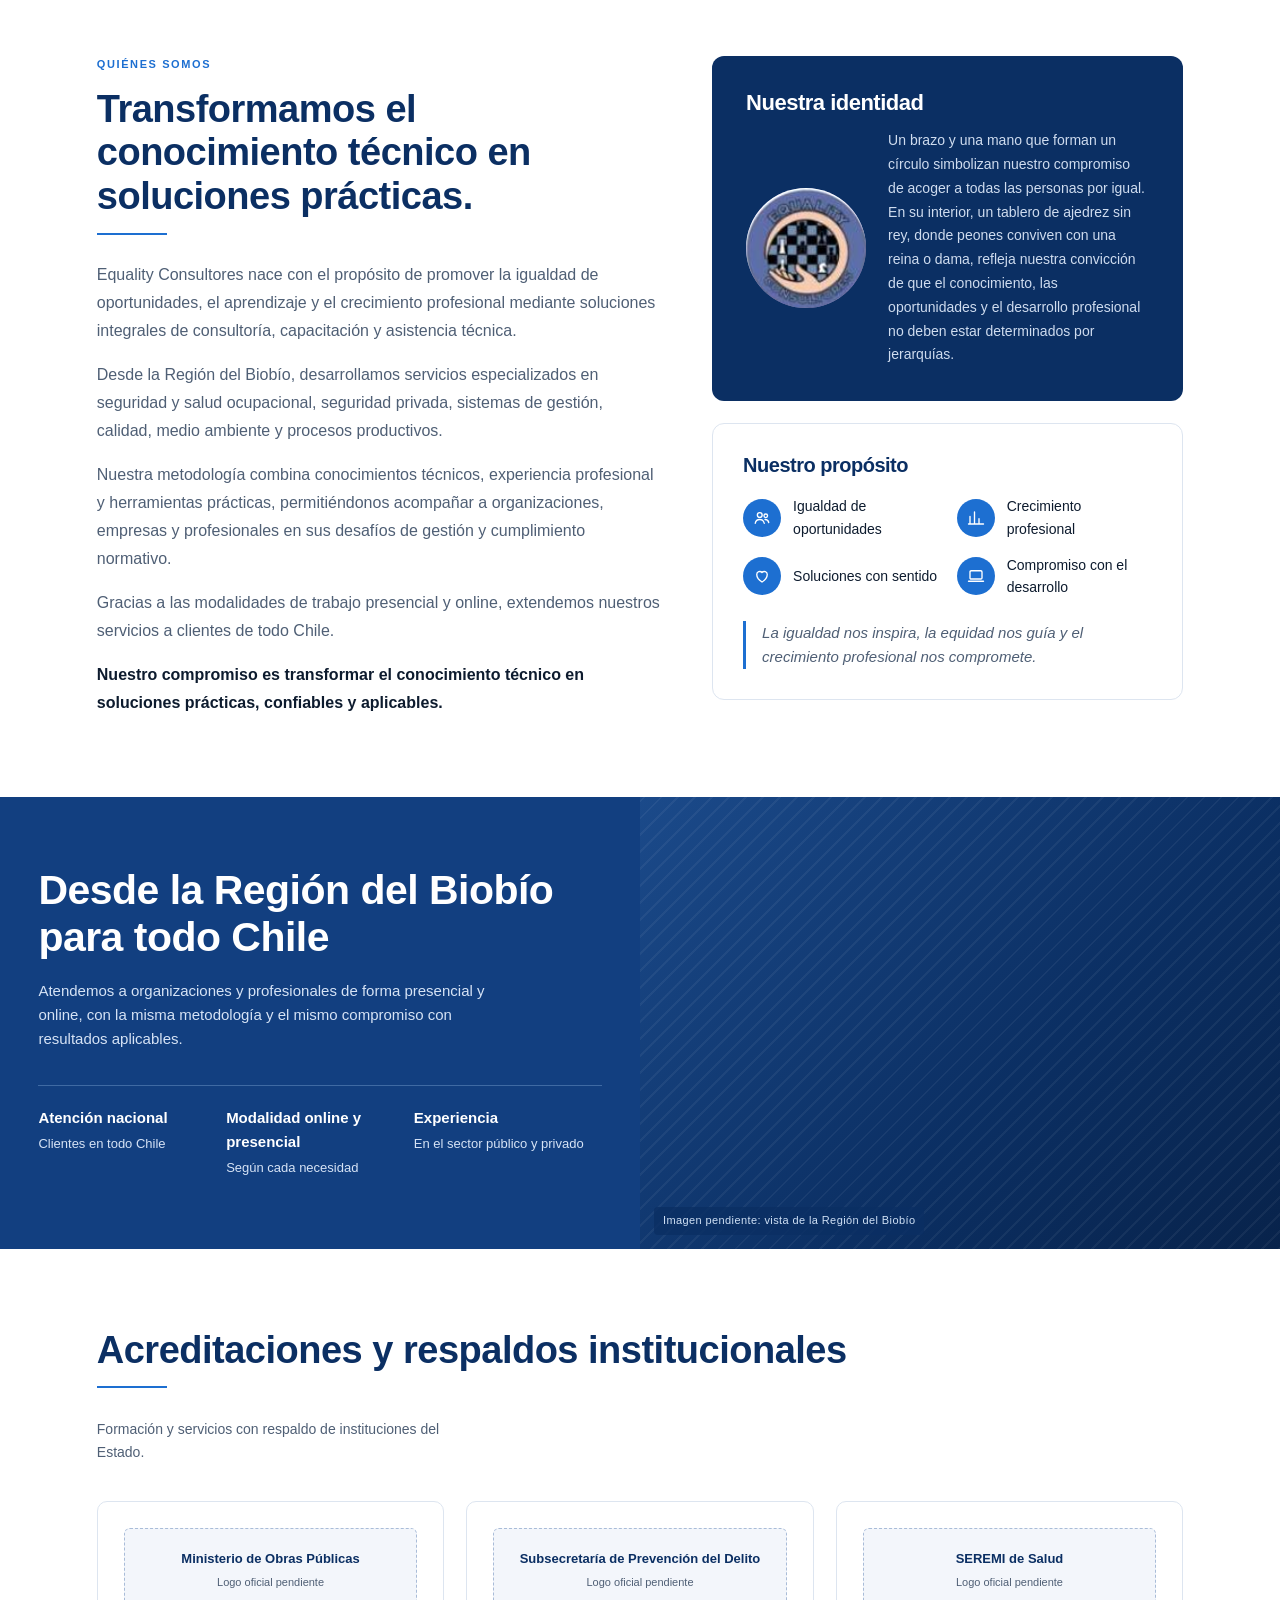
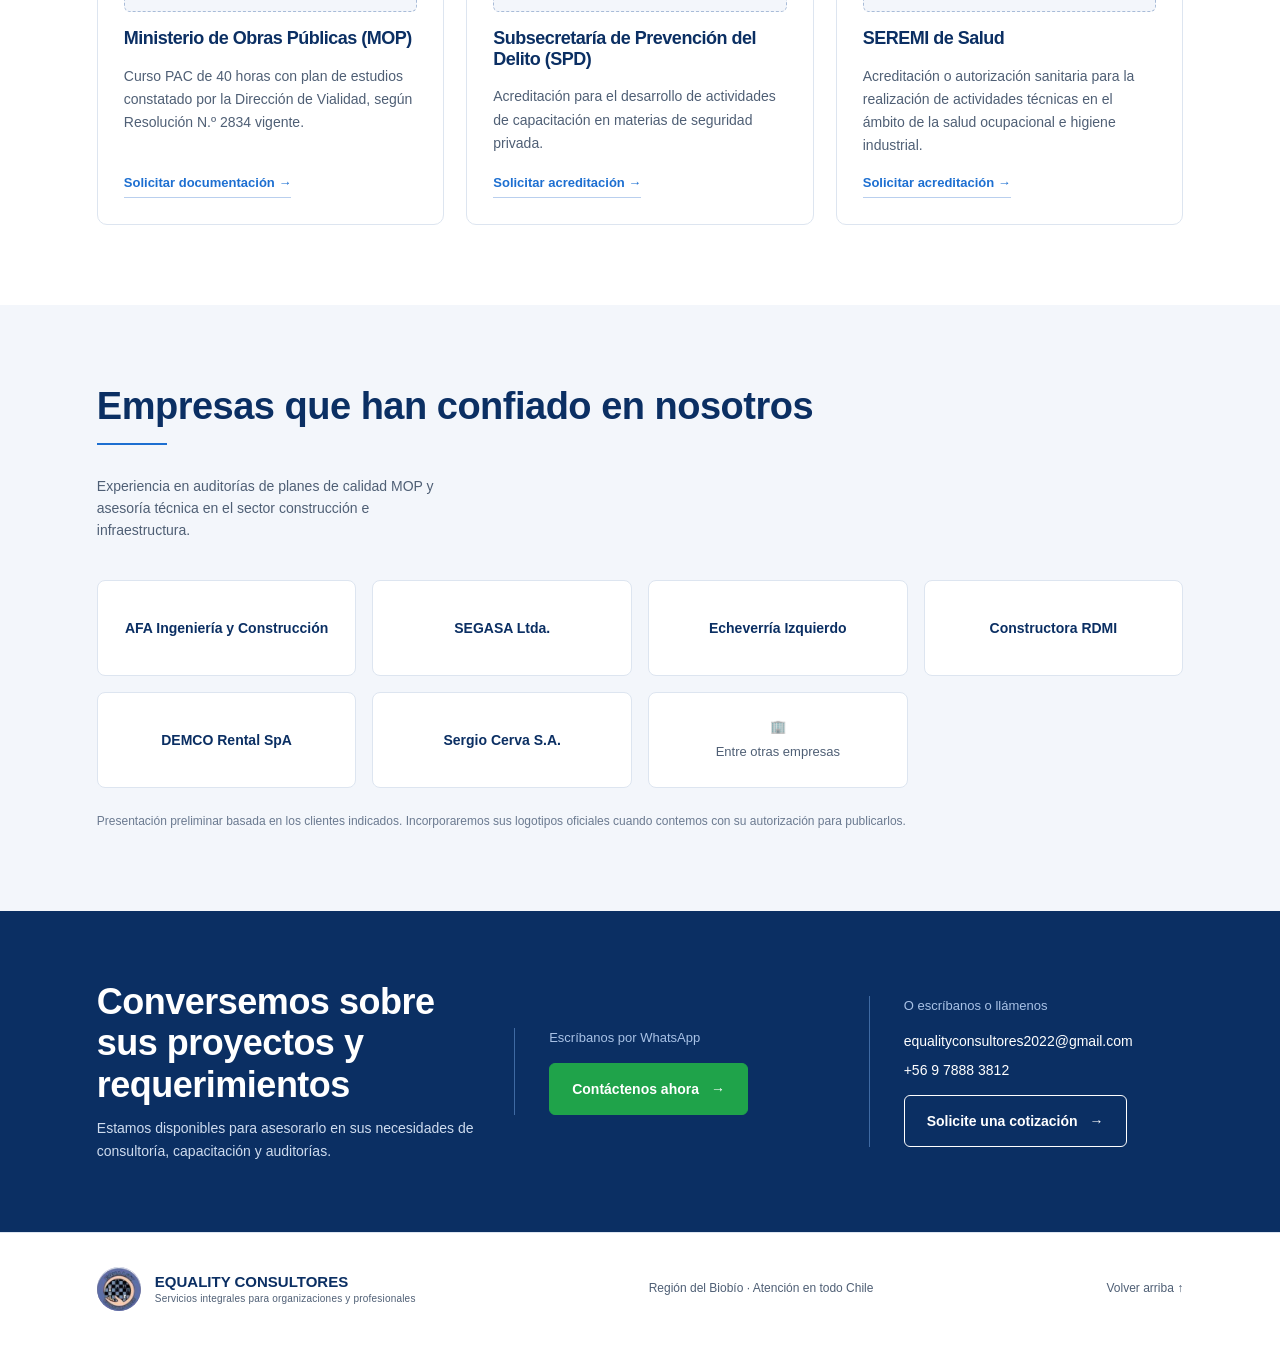
==== commit f45cb939: "Rediseñar portada de Equality Consultores según referencia Reemplaza la landing del curso PAC por la" ====
--- a/index.html
+++ b/index.html
@@ -2,37 +2,466 @@
 <html lang="es">
 <head>
 <meta charset="utf-8"><meta name="viewport" content="width=device-width, initial-scale=1">
-<meta name="description" content="Curso PAC de 40 horas. Formación en Plan de Aseguramiento de la Calidad con Equality Consultores. Consulta modalidades y próximas fechas."><meta name="theme-color" content="#162644">
-<title>Equality Consultores · Curso PAC y gestión de calidad</title>
+<meta name="description" content="Equality Consultores: servicios integrales de consultoría, capacitación, diseño de planes, auditorías e higiene industrial para organizaciones y profesionales desde la Región del Biobío, para todo Chile."><meta name="theme-color" content="#0b2f63">
+<title>Equality Consultores · Servicios integrales para organizaciones</title>
 <style>
-:root{--ink:#162644;--muted:#526078;--paper:#f7f8fc;--lime:#f2d36c;--line:#dbe0ea}*{box-sizing:border-box}html{scroll-behavior:smooth;scroll-padding-top:95px}body{margin:0;background:var(--paper);color:var(--ink);font-family:Arial,Helvetica,sans-serif}a{color:inherit;text-decoration:none}button{font:inherit}a:focus-visible,button:focus-visible,summary:focus-visible{outline:3px solid #5b8e16;outline-offset:6px}.wrap{max-width:1320px;margin:auto;padding:0 6%}.draft{background:var(--ink);color:#e8efdc;text-align:center;font-size:11px;padding:9px 20px;letter-spacing:1.4px}header{position:sticky;top:0;z-index:10;background:#f7f8fcf5;backdrop-filter:blur(12px);border-bottom:1px solid var(--line)}.nav{height:90px;display:flex;align-items:center;justify-content:space-between;gap:25px}.brand{display:flex;align-items:center;gap:13px}.brandmark{display:flex;flex-direction:column;gap:5px;transform:rotate(-14deg)}.brandmark i{display:block;width:31px;height:9px;background:var(--ink)}.wordmark{font-size:29px;letter-spacing:-1.5px;font-weight:700;line-height:.85}.wordmark small{display:block;font-size:9px;font-weight:400;letter-spacing:3.4px;margin-top:10px}.navlinks{display:flex;gap:32px;align-items:center;font-size:13px}.navlinks a:hover{opacity:.65}.button{display:inline-flex;justify-content:center;align-items:center;gap:30px;padding:17px 22px;border-radius:5px;background:var(--ink);color:white;font-size:13px;border:1px solid var(--ink);transition:transform .2s,background .2s}.button:hover{transform:translateY(-2px);background:#294940}.button.light{background:var(--lime);color:var(--ink);border-color:var(--lime)}.button.outline{background:transparent;color:var(--ink);border-color:#9faa9b}.menu{display:none;background:none;border:1px solid var(--line);padding:10px;border-radius:4px}.hero{display:grid;grid-template-columns:1.14fr 1fr;gap:45px;padding-top:75px;padding-bottom:65px;align-items:center}.eyebrow{font-size:10px;letter-spacing:2.1px;text-transform:uppercase;display:flex;align-items:center;gap:10px;font-weight:bold}.eyebrow:before{content:'';width:7px;height:7px;border-radius:50%;background:#7d9f40}h1{font-size:clamp(48px,5.6vw,79px);line-height:1.025;letter-spacing:-4px;font-weight:500;margin:29px 0}h1 em{font-family:Georgia,serif;font-weight:400;color:#667e4d}.intro{font-size:16px;line-height:1.8;max-width:380px;color:var(--muted)}.actions{display:flex;align-items:center;gap:25px;margin-top:32px}.textlink{font-size:12px;border-bottom:1px solid #b5bfae;padding-bottom:6px}.hero-foot{border-top:1px solid var(--line);margin-top:45px;padding-top:20px;display:flex;gap:12px;align-items:center;font-size:11px;color:var(--muted)}.mini-eq{width:29px;height:29px;border:1px solid #9aa98a;border-radius:50%;display:grid;place-items:center;font-size:18px}.visual{background:#dae0d2;height:535px;border-radius:120px 6px 6px 6px;position:relative;overflow:hidden}.visual svg{width:100%;height:100%;display:block}.visual-tag{position:absolute;top:30px;right:25px;font-size:9px;letter-spacing:2px}.visual-card{position:absolute;bottom:25px;left:25px;right:25px;display:flex;justify-content:space-between;align-items:center;background:#f7f8fcec;backdrop-filter:blur(10px);padding:20px;border:1px solid white;border-radius:4px}.visual-card small{display:block;font-size:9px;letter-spacing:1.5px;margin-bottom:7px}.visual-card strong{font-size:17px;font-weight:400}.round{height:35px;width:35px;border:1px solid #9cab9a;display:grid;place-items:center;border-radius:50%;font-size:21px}.ribbon{border-top:1px solid var(--line);border-bottom:1px solid var(--line)}.ribbon-inner{display:flex;justify-content:space-between;align-items:center;padding-top:24px;padding-bottom:24px;font-size:11px;letter-spacing:1.6px;text-transform:uppercase}.ribbon-inner span:nth-child(2){color:#7d9567}.about{padding-top:100px;padding-bottom:95px;display:grid;grid-template-columns:.8fr 1.7fr;gap:60px}.label{font-size:11px;letter-spacing:1.4px;line-height:2}.label span{color:#8c9a7a;margin-right:13px}h2{font-size:clamp(30px,3.4vw,48px);font-weight:400;letter-spacing:-1.8px;line-height:1.15;margin:0 0 24px}.about p{font-size:16px;line-height:1.8;max-width:580px;color:var(--muted)}.paths{background:#eaece2;padding:75px 0}.sectionhead{display:flex;justify-content:space-between;gap:30px;align-items:end;margin-bottom:35px}.sectionhead h2{max-width:500px;margin:15px 0 0}.sectionhead p{max-width:290px;font-size:13px;line-height:1.8;color:var(--muted)}.rows{border-top:1px solid #c9cfbf}.row{padding:26px 0;display:grid;grid-template-columns:.15fr .9fr 1fr 40px;gap:20px;align-items:center;border-bottom:1px solid #c9cfbf;transition:padding .2s}.row:hover{padding-left:10px}.row-num{font-size:11px;color:#6d805b}.row h3{font-size:23px;font-weight:400;letter-spacing:-.5px;margin:0}.row p{font-size:13px;line-height:1.7;color:var(--muted);margin:0}.social{padding-top:85px;padding-bottom:85px;display:grid;grid-template-columns:1.1fr 1fr;gap:80px;align-items:center}.instagram{background:var(--ink);color:var(--paper);padding:42px;border-radius:6px;min-height:280px;display:flex;flex-direction:column;justify-content:space-between}.ig-icon{width:29px;height:29px;border:1.7px solid var(--lime);border-radius:8px;position:relative}.ig-icon:before{content:'';position:absolute;width:10px;height:10px;top:7px;left:7px;border:1.7px solid var(--lime);border-radius:50%}.ig-icon:after{content:'';position:absolute;width:3px;height:3px;background:var(--lime);border-radius:50%;top:4px;right:4px}.instagram small{font-size:10px;letter-spacing:1.8px;color:#c1cbb7}.instagram strong{display:block;font-size:clamp(20px,2.3vw,30px);font-weight:400;letter-spacing:-.8px;margin:14px 0 24px}.instagram a{display:flex;align-items:center;justify-content:space-between;padding-top:19px;border-top:1px solid #577064;font-size:12px}.social p{color:var(--muted);line-height:1.8;font-size:14px}.contact{background:var(--lime);padding:70px 0}.contact-inner{display:flex;align-items:center;justify-content:space-between;gap:40px}.contact h2{max-width:650px;margin-bottom:0;font-size:clamp(35px,4.4vw,60px)}.contact .eyebrow{margin-bottom:20px}footer{padding:35px 0}.footer-inner{display:flex;justify-content:space-between;align-items:center;font-size:10px;color:var(--muted);gap:20px}.footer-inner .brand{color:var(--ink);transform:scale(.72);transform-origin:left center}.footer-note{max-width:360px;line-height:1.7;text-align:right} @media(min-width:1500px){.wrap{padding-left:50px;padding-right:50px}}@media(max-width:900px){.hero{gap:30px}.visual{height:470px}h1{letter-spacing:-2.5px}.navlinks{gap:20px}.social{gap:40px}.actions{gap:16px}.button{gap:18px}}@media(max-width:700px){.wrap{padding-left:6%;padding-right:6%}.draft{font-size:9px;letter-spacing:.8px}.nav{height:75px}.wordmark{font-size:25px}.menu{display:block}.navlinks{display:none;position:absolute;top:75px;left:0;right:0;background:var(--paper);padding:25px 6%;border-bottom:1px solid var(--line);align-items:start;flex-direction:column}.navlinks.open{display:flex}.hero{grid-template-columns:1fr;padding-top:45px;padding-bottom:35px;gap:35px}h1{font-size:58px;max-width:480px;margin:24px 0}.intro{font-size:15px}.hero-foot{margin-top:30px}.visual{height:420px;border-top-left-radius:95px}.ribbon-inner{font-size:8px;gap:15px;letter-spacing:.8px}.about{grid-template-columns:1fr;gap:25px;padding-top:65px;padding-bottom:55px}.about h2{max-width:470px}.about p{font-size:14px}.sectionhead{display:block}.paths{padding:55px 0}.row{grid-template-columns:25px 1fr 35px;gap:15px}.row h3{font-size:21px}.row p{grid-column:2;grid-row:2}.row .round{grid-column:3;grid-row:1 / 3}.social{grid-template-columns:1fr;gap:30px;padding-top:55px;padding-bottom:55px}.instagram{padding:30px;min-height:250px}.contact{padding:55px 0}.contact-inner{align-items:start;flex-direction:column;gap:30px}.contact h2{font-size:42px}.footer-inner{flex-wrap:wrap}.footer-note{text-align:left;max-width:100%}}@media(prefers-reduced-motion:reduce){html{scroll-behavior:auto}*{transition:none!important}}
-
-.brand-logo{display:block;position:relative;overflow:hidden;border-radius:50%;width:47px;height:47px;flex:none;background:#7775ad}.brand-logo img{position:absolute;width:542%;max-width:none;left:-31%;top:-144%;height:auto}.course-visual{min-height:555px;border-radius:7px;background:#768fb3;color:#142443;position:relative;padding:30px 35px;overflow:hidden;display:flex;flex-direction:column;justify-content:space-between}.course-visual:before{content:'';position:absolute;width:350px;height:350px;border:1px solid #b8c8e2;border-radius:50%;right:-160px;top:70px}.course-top{display:flex;justify-content:space-between;font-size:9px;letter-spacing:1.6px;position:relative;z-index:1}.course-title{position:relative;z-index:1}.course-kicker{font-size:8px;letter-spacing:1.7px}.course-title strong{display:block;font-size:90px;line-height:.9;letter-spacing:-5px;font-weight:600;margin:28px 0 19px}.course-title em{color:#f9df65;font-style:normal}.course-title p{font-size:17px;line-height:1.5}.course-bottom{border-top:1px solid #aebed7;display:flex;justify-content:space-between;align-items:center;padding-top:20px}.course-bottom>span{font-size:40px;letter-spacing:-2px}.course-bottom small{font-size:8px;letter-spacing:1.3px;margin-left:10px}.course-bottom a{font-size:32px}.chess{position:absolute;right:30px;top:125px;display:grid;grid-template-columns:55px 55px;transform:rotate(-13deg);box-shadow:14px 14px 0 #e6c7a2}.chess span{display:grid;place-items:center;width:55px;height:55px;font-size:40px;background:#162644;color:#c6d3e8}.chess span:nth-child(2),.chess span:nth-child(3){background:#a8bad3;color:#162644}.hero h1{font-size:clamp(45px,5.1vw,70px)}h1 em{color:#6c80a0}.ribbon-inner span:nth-child(2){color:#526b94}.paths{background:#e9edf5}.row{border-color:#ccd5e5}.row:hover{padding-left:0}.eyebrow:before{background:#8099bf}.row-num,.label span{color:#647a9d}.source-note{font-size:11px;line-height:1.8;color:#65748b;max-width:850px;margin-top:25px}.team-section{padding-top:85px;padding-bottom:65px}.team-grid{display:grid;grid-template-columns:1fr 1fr;gap:25px}.team-card{background:#fff;border:1px solid #dbe0ea;border-radius:7px;padding:30px;display:flex;flex-direction:column;align-items:start}.person-top{width:100%;display:flex;align-items:center;justify-content:space-between;margin-bottom:23px}.person-num{font-size:9px;letter-spacing:1.4px;color:#6c7a92}.portrait{height:95px;width:95px;border-radius:50%;overflow:hidden;position:relative;background:#dfe6f0;flex:none}.portrait img{position:absolute;width:371%;max-width:none;height:auto;left:-136%}.edward img{top:-175%}.isabel img{top:-307%}.team-card h3{font-size:25px;letter-spacing:-.7px;font-weight:500;margin:0 0 10px}.role{font-size:12px;color:#526b94;margin:0}.team-card ul{padding-left:18px;font-size:13px;line-height:1.8;color:#526078;margin:23px 0 28px;flex:1}.team-card li+li{margin-top:10px}.faq-section{background:#e9edf5;padding:65px 0}.faq-layout{display:grid;grid-template-columns:1fr 1.3fr;gap:60px}.faq-layout h2{margin-top:20px}.faq-layout details{border-bottom:1px solid #c7d2e4;padding:23px 0}.faq-layout details:first-child{border-top:1px solid #c7d2e4}.faq-layout summary{cursor:pointer;font-size:15px;line-height:1.5}.faq-layout details p{color:#526078;font-size:13px;line-height:1.8}.contact{background:#e9d4b4}.contact-links{display:flex;flex-direction:column;gap:10px;font-size:13px;margin-top:25px;overflow-wrap:anywhere}.instagram{background:#162644}.ig-icon{border-color:#f2d36c}.ig-icon:before{border-color:#f2d36c}.ig-icon:after{background:#f2d36c}.instagram small{color:#bdcbe3}.button:hover{background:#2e4671}.textlink{border-color:#b3bfd3}.mini-eq{border-color:#9baac0}.round{border-color:#9baac0}.button.light{background:#f2d36c}.draft{background:#162644;color:#e4eaf5}.footer-note{color:#526078}@media(max-width:700px){.hero h1{font-size:54px}.course-visual{min-height:480px;padding:27px}.course-title strong{font-size:82px}.team-grid,.faq-layout{grid-template-columns:1fr}.team-section{padding-top:55px;padding-bottom:50px}.team-card{padding:25px}.faq-layout{gap:20px}.ribbon-inner{flex-wrap:wrap;gap:12px}.brand-logo{width:41px;height:41px}.contact h2{font-size:44px}.chess{right:35px;top:115px;grid-template-columns:45px 45px}.chess span{height:45px;width:45px;font-size:34px}}
-
-.program-section{padding:75px 0;background:#f0f3f9;border-top:1px solid #dbe0ea}.program-layout{display:grid;grid-template-columns:1fr 1.25fr;gap:55px}.program-kicker{font-size:10px;letter-spacing:1.7px;font-weight:bold}.audience{padding:32px;background:#162644;color:#f7f8fc;border-radius:7px}.audience h3{font-size:28px;font-weight:400;line-height:1.2;letter-spacing:-.7px;margin:24px 0 18px}.audience p,.audience li{font-size:14px;line-height:1.8;color:#d4deed}.audience ul{padding-left:18px;margin-bottom:27px}.audience .textlink{color:#f2d36c;border-color:#8697af;display:inline-block;line-height:1.7}.learning{padding-top:7px}.learning-item{display:flex;gap:22px;padding:25px 0;border-bottom:1px solid #ccd5e5}.learning-num{font-size:13px;color:#7186a6;padding-top:4px}.learning-item h3{font-size:21px;font-weight:400;letter-spacing:-.4px;margin:0 0 10px}.learning-item p{font-size:14px;line-height:1.8;color:#526078;margin:0}@media(max-width:700px){.program-section{padding:50px 0}.program-layout{grid-template-columns:1fr;gap:30px}.audience{padding:27px}.learning-item{gap:17px}.learning-item h3{font-size:21px}.learning-item p{font-size:13px}}
-
-.testimonials-section{padding:80px 0;background:#162644;color:#f7f8fc}.testimonials-section .label span{color:#9fb6da}.testimonials-section .sectionhead p{color:#ced9eb}.testimonials-grid{display:grid;grid-template-columns:1fr 1fr;gap:22px}.testimonial{margin:0;padding:28px;background:#223758;border:1px solid #3a5073;border-radius:7px;display:flex;flex-direction:column}.quote-topic{font-size:9px;letter-spacing:1.2px;color:#dfc985;display:flex;justify-content:space-between;align-items:center;gap:15px;min-height:35px}.quote-topic span{font:50px Georgia,serif;line-height:.7;color:#dfc985}.testimonial blockquote{margin:18px 0 28px;flex:1}.testimonial blockquote p{font:23px/1.5 Georgia,serif;margin:0;color:#f1f4fa}.testimonial figcaption{border-top:1px solid #455b7c;padding-top:17px;font-size:11px;line-height:1.8;color:#c3cee0}.testimonial time{color:#aabbd5}.testimonials-source{display:flex;justify-content:space-between;align-items:center;gap:25px;margin-top:25px}.testimonials-source p{font-size:11px;line-height:1.8;color:#c3cee0;max-width:650px}.testimonials-source a{color:#f2d36c;white-space:nowrap}.inline-link{text-decoration:underline;text-underline-offset:3px}@media(max-width:700px){.testimonials-section{padding:50px 0}.testimonials-grid{grid-template-columns:1fr;gap:17px}.testimonial{padding:24px}.testimonial blockquote p{font-size:21px}.testimonials-source{align-items:start;flex-direction:column;gap:10px}}
-
-.course-benefit{margin-top:32px;padding:30px 32px;border:1px solid #c9d5e7;border-left:4px solid #768fb3;border-radius:7px;display:grid;grid-template-columns:1fr 1.25fr;gap:55px;align-items:center;background:#fff}.course-benefit .program-kicker{color:#526b94}.course-benefit h3{margin:15px 0 0;font-size:28px;line-height:1.2;letter-spacing:-.7px;font-weight:400}.course-benefit p{margin:0;color:#526078;font-size:14px;line-height:1.8}@media(max-width:700px){.course-benefit{grid-template-columns:1fr;gap:20px;padding:25px}.course-benefit h3{font-size:25px}}
+:root{--navy:#0b2f63;--navy-2:#123f80;--blue:#1d6fd1;--sky:#dbe8f8;--ink:#0d1b2e;--muted:#4f5f75;--paper:#ffffff;--soft:#f3f6fb;--line:#dde5f0;--green:#1fa34a;--green-2:#178a3d}
+*{box-sizing:border-box}
+html{scroll-behavior:smooth;scroll-padding-top:90px}
+body{margin:0;background:var(--paper);color:var(--ink);font-family:Arial,Helvetica,sans-serif;font-size:15px;line-height:1.6}
+a{color:inherit;text-decoration:none}
+img{max-width:100%;display:block}
+button{font:inherit}
+a:focus-visible,button:focus-visible,summary:focus-visible{outline:3px solid var(--blue);outline-offset:4px}
+.wrap{max-width:1240px;margin:auto;padding:0 6%}
+h1,h2,h3{margin:0;font-weight:700;letter-spacing:-.5px;line-height:1.15}
+h2{font-size:clamp(26px,3vw,38px);color:var(--navy)}
+h3{font-size:20px}
+p{margin:0}
+
+/* Encabezado */
+header{position:sticky;top:0;z-index:10;background:#ffffffef;backdrop-filter:blur(10px);border-bottom:1px solid var(--line)}
+.nav{height:84px;display:flex;align-items:center;justify-content:space-between;gap:24px}
+.brand{display:flex;align-items:center;gap:14px;min-width:0}
+.brand-logo{display:block;position:relative;overflow:hidden;border-radius:50%;width:64px;height:64px;flex:none;background:#7775ad}
+.brand-logo img{position:absolute;width:542%;max-width:none;left:-31%;top:-144%;height:auto}
+.wordmark{font-size:19px;font-weight:700;color:var(--navy);line-height:1.05}
+.wordmark small{display:block;font-size:12px;font-weight:400;color:var(--muted);margin-top:4px;letter-spacing:.2px}
+.navlinks{display:flex;align-items:center;gap:6px;font-size:13px}
+.navlinks a{padding:9px 12px;border-radius:5px;color:var(--ink);white-space:nowrap}
+.navlinks a:hover{background:var(--soft)}
+.navlinks a.current{background:var(--navy);color:#fff}
+.menu{display:none;background:none;border:1px solid var(--line);padding:9px 12px;border-radius:5px;color:var(--navy)}
+
+/* Botones */
+.button{display:inline-flex;justify-content:center;align-items:center;gap:12px;padding:14px 22px;border-radius:6px;background:var(--blue);color:#fff;font-size:14px;font-weight:700;border:1px solid var(--blue);transition:background .2s,transform .2s;white-space:nowrap}
+.button:hover{background:var(--navy-2);transform:translateY(-1px)}
+.button.outline{background:transparent;color:#fff;border-color:#fff}
+.button.outline:hover{background:#fff;color:var(--navy)}
+.button.green{background:var(--green);border-color:var(--green)}
+.button.green:hover{background:var(--green-2)}
+.button.ghost{background:transparent;color:var(--blue);border-color:var(--blue)}
+.button.ghost:hover{background:var(--sky);color:var(--navy)}
+.textlink{display:inline-flex;gap:8px;font-size:13px;font-weight:700;color:var(--blue);border-bottom:1px solid #b9cfee;padding-bottom:3px}
+.textlink:hover{color:var(--navy)}
+
+/* Imágenes pendientes (marcadores de posición) */
+.ph{position:relative;background:linear-gradient(135deg,#1b4a8a,#0b2f63 60%,#08234b);color:#cfe0f5;display:flex;align-items:flex-end;justify-content:flex-start;padding:14px;font-size:11px;letter-spacing:.4px;overflow:hidden}
+.ph:before{content:'';position:absolute;inset:0;background:repeating-linear-gradient(-45deg,#ffffff0d 0 2px,transparent 2px 12px)}
+.ph span{position:relative;background:#0b2f63cc;padding:5px 9px;border-radius:4px}
+
+/* Portada */
+.hero{background:linear-gradient(100deg,#ffffff 0 46%,#eef4fb 46%);position:relative;overflow:hidden}
+.hero-grid{display:grid;grid-template-columns:1.05fr 1fr;gap:50px;align-items:center;padding-top:64px;padding-bottom:64px}
+.kicker{font-size:11px;letter-spacing:1.6px;font-weight:700;color:var(--blue);text-transform:uppercase}
+.kicker span{color:var(--muted);font-weight:400;margin:0 6px}
+.hero h1{font-size:clamp(38px,4.9vw,60px);color:var(--navy);margin:18px 0 20px;letter-spacing:-1.5px}
+.hero .lead{font-size:18px;color:var(--muted);max-width:520px;line-height:1.6}
+.features{display:grid;grid-template-columns:repeat(3,1fr);gap:18px;margin:34px 0 36px;max-width:560px}
+.feature{display:flex;gap:12px;align-items:flex-start;font-size:13px;color:var(--muted);line-height:1.45}
+.feature b{display:block;color:var(--ink);font-size:13px;margin-bottom:2px}
+.icon-circle{width:46px;height:46px;border-radius:50%;background:var(--blue);display:grid;place-items:center;flex:none}
+.icon-circle svg{width:22px;height:22px;stroke:#fff;fill:none;stroke-width:1.8;stroke-linecap:round;stroke-linejoin:round}
+.actions{display:flex;flex-wrap:wrap;gap:14px}
+.hero-visual{position:relative;height:440px;border-radius:14px;overflow:hidden}
+.hero-visual .ph{position:absolute;inset:0;border-radius:14px}
+.hero-card{position:absolute;left:20px;top:20px;background:#ffffffef;color:var(--navy);padding:16px 20px;border-radius:8px;font-size:17px;font-weight:700;line-height:1.3;max-width:280px;z-index:1;box-shadow:0 6px 24px #0b2f6326}
+
+/* Secciones generales */
+section{padding:80px 0}
+.section-head{display:flex;justify-content:space-between;align-items:end;gap:30px;margin-bottom:38px;flex-wrap:wrap}
+.section-head p{max-width:360px;color:var(--muted);font-size:14px}
+.bar{height:2px;background:var(--blue);width:70px;margin-top:14px}
+
+/* Servicios */
+.services{background:var(--soft)}
+.cards{display:grid;grid-template-columns:repeat(5,1fr);gap:16px;align-items:stretch}
+.service{background:#fff;border-radius:8px;overflow:hidden;border:1px solid var(--line);display:flex;flex-direction:column;scroll-margin-top:100px}
+.service .ph{height:120px;border-radius:0}
+.service-title{background:var(--navy);color:#fff;padding:16px 16px 18px;position:relative}
+.service-title .num{font-size:24px;font-weight:700;color:#8fb6ea;display:block;line-height:1}
+.service-title h3{font-size:16px;margin-top:8px;line-height:1.25;letter-spacing:-.2px}
+.service ul{list-style:none;margin:0;padding:16px 18px;font-size:13px;color:var(--muted);flex:1}
+.service li{padding:5px 0 5px 16px;position:relative;border-bottom:1px dashed #e3e9f2}
+.service li:last-child{border-bottom:0}
+.service li:before{content:'';position:absolute;left:0;top:13px;width:6px;height:6px;border-radius:50%;background:var(--blue)}
+.service .more{padding:0 18px 18px}
+
+/* Quiénes somos */
+.about-grid{display:grid;grid-template-columns:1.2fr 1fr;gap:50px;align-items:start}
+.about-grid p+p{margin-top:16px}
+.about-grid .body{color:var(--muted);font-size:16px;line-height:1.75}
+.about-grid .body strong{color:var(--ink)}
+.identity{background:var(--navy);color:#e6eefb;border-radius:12px;padding:34px}
+.identity h3{color:#fff;font-size:22px;margin-bottom:14px}
+.identity-row{display:grid;grid-template-columns:120px 1fr;gap:22px;align-items:center}
+.identity-row .brand-logo{width:120px;height:120px}
+.identity p{font-size:14px;line-height:1.7;color:#cfdcef}
+.purpose{margin-top:22px;border:1px solid var(--line);border-radius:12px;padding:30px}
+.purpose h3{color:var(--navy);margin-bottom:18px;font-size:20px}
+.purpose-list{display:grid;grid-template-columns:1fr 1fr;gap:14px 18px;list-style:none;margin:0;padding:0}
+.purpose-list li{display:flex;align-items:center;gap:12px;font-size:14px;color:var(--ink)}
+.purpose-list .icon-circle{width:38px;height:38px}
+.purpose-list .icon-circle svg{width:18px;height:18px}
+.values{margin-top:22px;font-size:15px;color:var(--muted);font-style:italic;border-left:3px solid var(--blue);padding-left:16px}
+
+/* Biobío */
+.reach{padding:0;background:var(--navy-2);color:#fff}
+.reach-grid{display:grid;grid-template-columns:1fr 1fr;align-items:stretch}
+.reach-copy{padding:70px 6% 70px 6%;display:flex;flex-direction:column;justify-content:center}
+.reach-copy h2{color:#fff;font-size:clamp(28px,3.2vw,42px)}
+.reach-copy p{margin-top:18px;color:#d6e3f5;font-size:15px;max-width:460px}
+.reach-stats{display:grid;grid-template-columns:repeat(3,1fr);margin-top:34px;border-top:1px solid #3f6aa3}
+.reach-stats div{padding:20px 14px 0 0;font-size:13px;color:#d6e3f5}
+.reach-stats b{display:block;color:#fff;font-size:15px;margin-bottom:4px}
+.reach .ph{min-height:320px;border-radius:0}
+
+/* Acreditaciones */
+.accred-grid{display:grid;grid-template-columns:repeat(3,1fr);gap:22px}
+.accred{border:1px solid var(--line);border-radius:10px;padding:26px;display:flex;flex-direction:column;gap:16px;background:#fff}
+.logo-slot{height:84px;border:1px dashed #a9bcd8;border-radius:6px;display:flex;flex-direction:column;align-items:center;justify-content:center;gap:4px;text-align:center;font-size:13px;font-weight:700;color:var(--navy);background:var(--soft);padding:8px}
+.logo-slot small{font-size:11px;font-weight:400;color:var(--muted)}
+.accred h3{font-size:18px;color:var(--navy)}
+.accred p{font-size:14px;color:var(--muted);line-height:1.65;flex:1}
+.accred .textlink{align-self:flex-start}
+.fine{font-size:12px;color:#6b7a90;margin-top:24px;max-width:820px}
+
+/* Clientes */
+.clients{background:var(--soft)}
+.client-grid{display:grid;grid-template-columns:repeat(4,1fr);gap:16px}
+.client{background:#fff;border:1px solid var(--line);border-radius:8px;min-height:96px;display:flex;align-items:center;justify-content:center;text-align:center;padding:16px;font-size:14px;font-weight:700;color:var(--navy)}
+.client.other{font-weight:400;color:var(--muted);flex-direction:column;gap:4px;font-size:13px}
+
+/* Contacto */
+.contact{background:var(--navy);color:#fff;padding:70px 0}
+.contact-grid{display:grid;grid-template-columns:1.2fr 1fr 1fr;gap:40px;align-items:center}
+.contact h2{color:#fff;font-size:clamp(26px,3vw,36px)}
+.contact p{color:#cfdcef;font-size:14px;margin-top:12px}
+.contact-block{display:flex;flex-direction:column;gap:14px;border-left:1px solid #3f6aa3;padding-left:34px}
+.contact-block small{color:#a9c2e6;font-size:13px}
+.contact-block .button{align-self:flex-start}
+.contact-links{display:flex;flex-direction:column;gap:6px;font-size:14px;color:#fff;overflow-wrap:anywhere}
+
+/* Pie */
+footer{padding:34px 0;border-top:1px solid var(--line);font-size:12px;color:var(--muted)}
+.footer-inner{display:flex;justify-content:space-between;align-items:center;gap:24px;flex-wrap:wrap}
+.footer-inner .brand-logo{width:44px;height:44px}
+.footer-inner .wordmark{font-size:15px}
+.footer-inner .wordmark small{font-size:10px}
+
+/* Responsivo */
+@media(max-width:1100px){.cards{grid-template-columns:repeat(3,1fr)}.navlinks a{padding:8px 9px}}
+@media(max-width:900px){
+  .hero-grid,.about-grid,.reach-grid,.contact-grid{grid-template-columns:1fr}
+  .hero{background:#fff}
+  .hero-visual{height:380px}
+  .reach-grid .ph{min-height:260px}
+  .contact-block{border-left:0;padding-left:0;border-top:1px solid #3f6aa3;padding-top:26px}
+  .accred-grid{grid-template-columns:1fr}
+  .client-grid{grid-template-columns:repeat(2,1fr)}
+}
+@media(max-width:700px){
+  .wrap{padding:0 16px}
+  .nav{height:72px}
+  .brand-logo{width:50px;height:50px}
+  .wordmark{font-size:16px}
+  .wordmark small{font-size:10px}
+  .menu{display:block}
+  .navlinks{display:none;position:absolute;top:72px;left:0;right:0;background:#fff;padding:14px 16px 20px;border-bottom:1px solid var(--line);flex-direction:column;align-items:stretch;gap:2px}
+  .navlinks.open{display:flex}
+  .navlinks a{padding:12px}
+  .hero-grid{padding-top:40px;padding-bottom:40px;gap:32px}
+  .hero h1{letter-spacing:-1px}
+  .hero .lead{font-size:16px}
+  .features{grid-template-columns:1fr;gap:14px}
+  .hero-visual{height:300px}
+  .hero-card{font-size:14px;right:12px;bottom:12px;max-width:220px;padding:12px 14px}
+  section{padding:56px 0}
+  .cards{grid-template-columns:1fr}
+  .purpose-list{grid-template-columns:1fr}
+  .identity{padding:24px}
+  .identity-row{grid-template-columns:1fr;justify-items:start}
+  .purpose{padding:22px}
+  .reach-copy{padding:48px 16px}
+  .reach-stats{grid-template-columns:1fr}
+  .reach-stats div{padding:14px 0}
+  .client-grid{grid-template-columns:1fr 1fr;gap:10px}
+  .client{min-height:80px;font-size:13px;padding:10px}
+  .contact{padding:50px 0}
+  .actions .button{width:100%}
+}
+@media(prefers-reduced-motion:reduce){html{scroll-behavior:auto}*{transition:none!important}}
 </style>
 </head>
 <body>
-<div class="draft">CURSO PAC · 40 HORAS · CONSULTA PRÓXIMAS FECHAS</div>
-<header><div class="wrap nav"><a class="brand" href="#inicio" aria-label="Equality Consultores, inicio"><span class="brand-logo"><img src="assets/perfil-instagram.jpg" alt="Logotipo de Equality Consultores"></span><span class="wordmark">equality<small>CONSULTORES</small></span></a><button class="menu" aria-controls="navigation" aria-expanded="false">Menú ☰</button><nav class="navlinks" id="navigation" aria-label="Navegación principal"><a href="#curso">Curso PAC</a><a href="#programa">Programa</a><a href="#equipo">Nuestro equipo</a><a href="#preguntas">Preguntas</a><a class="button" href="#contacto">Conversemos <span aria-hidden="true">↗</span></a></nav></div></header>
-<main id="inicio">
-<section class="wrap hero"><div><div class="eyebrow">Formación en gestión de calidad</div><h1>La calidad<br>se aprende.<br><em>La experiencia<br>se aplica.</em></h1><p class="intro">Desarrolla tus competencias en Plan de Aseguramiento de la Calidad con el curso PAC de Equality Consultores.</p><div class="actions"><a class="button" href="https://wa.me/56978883812?text=Hola%2C%20quisiera%20informaci%C3%B3n%20sobre%20el%20curso%20PAC." target="_blank" rel="noopener noreferrer">Consultar el curso <span aria-hidden="true">↗</span></a><a class="textlink" href="#curso">Conocer el programa ↓</a></div><div class="hero-foot"><span class="mini-eq" aria-hidden="true">✓</span><span>40 horas · Resolución MOP N.º 2834*</span></div></div>
-<div class="course-visual"><div class="course-top"><span>EQUALITY / FORMACIÓN</span><span>01 — PAC</span></div><div class="chess" aria-hidden="true"><span>♜</span><span>♙</span><span>♞</span><span>♟</span></div><div class="course-title"><span class="course-kicker">EXPERIENCIA CON UN ENFOQUE PRÁCTICO</span><strong>CURSO<br><em>PAC.</em></strong><p>Plan de Aseguramiento<br>de la Calidad</p></div><div class="course-bottom"><span>40 <small>HORAS DE FORMACIÓN</small></span><a href="#curso" aria-label="Ver información del curso PAC">↘</a></div></div></section>
-<div class="ribbon"><div class="wrap ribbon-inner"><span>Plan de Aseguramiento de la Calidad</span><span>ISO 9001:2015</span><span>Formación vía Zoom</span></div></div>
-<section class="wrap about" id="curso"><div class="label"><span>01 /</span> CURSO PAC</div><div><h2>De los conceptos de calidad<br>a su aplicación práctica.</h2><p>Equality Consultores es una empresa de capacitación ubicada en la región del Biobío, con formación online vía Zoom.</p><p>El curso PAC desarrolla competencias para controlar la calidad de los procesos de una organización de acuerdo con la norma ISO 9001:2015, como base para la gestión de calidad.</p><p>El programa de 40 horas se presenta con resolución del Ministerio de Obras Públicas. Solicita el temario completo y confirma con el equipo los requisitos y la modalidad de la próxima edición.</p><a class="textlink" href="mailto:equalityconsultores2022@gmail.com?subject=Solicitud%20de%20programa%20del%20curso%20PAC">Solicitar el programa por correo ↗</a></div></section>
-<section class="program-section" id="programa"><div class="wrap"><div class="sectionhead"><div><div class="label"><span>02 /</span> PERFIL Y OBJETIVOS</div><h2>Formación conectada<br>con tu trabajo.</h2></div><p>Una base para comprender, planificar y documentar la calidad de los proyectos.</p></div><div class="program-layout"><article class="audience"><span class="program-kicker">¿A QUIÉN ESTÁ DIRIGIDO?</span><h3>Profesionales vinculados<br>a las obras públicas.</h3><p>Orientado a profesionales que trabajan en las direcciones del Ministerio de Obras Públicas (MOP), como:</p><ul><li>Ingenieros constructores.</li><li>Constructores civiles.</li><li>Geomensores.</li><li>Laboratoristas viales.</li><li>Profesionales de carreras afines de ocho semestres.</li></ul><a class="textlink" href="https://wa.me/56978883812?text=Hola%2C%20quisiera%20saber%20si%20mi%20perfil%20cumple%20los%20requisitos%20del%20curso%20PAC." target="_blank" rel="noopener noreferrer">Consultar si el curso es para mí ↗</a></article><div class="learning"><span class="program-kicker">OBJETIVOS DE APRENDIZAJE</span><article class="learning-item"><span class="learning-num">01</span><div><h3>Comprender los fundamentos</h3><p>Reconocer los fundamentos y principios de la norma de calidad ISO 9001:2015.</p></div></article><article class="learning-item"><span class="learning-num">02</span><div><h3>Planificar y gestionar la calidad</h3><p>Definir la planificación, gestión, control y medición en las etapas de desarrollo de un proyecto, tomando como base el PAC.</p></div></article><article class="learning-item"><span class="learning-num">03</span><div><h3>Diseñar la documentación del PAC</h3><p>Diseñar un Plan de Aseguramiento de la Calidad o Plan de Calidad del Contrato, con procedimientos y listas de verificación según los requerimientos del cliente.</p></div></article></div></div><aside class="course-benefit" aria-labelledby="benefit-title"><div><span class="program-kicker">BENEFICIO DEL CURSO</span><h3 id="benefit-title">Herramientas para trabajar<br>con mejora continua.</h3></div><p>El curso busca facilitar herramientas para la planificación, gestión y ejecución del aseguramiento de la calidad, abriendo paso a un método de trabajo orientado al mejoramiento continuo.</p></aside><p class="source-note">Perfil de participantes, objetivos y beneficios según la presentación del curso publicada en abril de 2022. Confirma con el equipo su aplicación y los requisitos para la próxima edición.</p></div></section>
-<section class="paths"><div class="wrap"><div class="sectionhead"><div><div class="label"><span>03 /</span> TU FORMACIÓN</div><h2>Lo esencial,<br>antes de inscribirte.</h2></div><p>Habla con el equipo para conocer la información de la próxima edición.</p></div><div class="rows"><div class="row"><span class="row-num">01</span><h3>40 horas de formación</h3><p>Un programa de capacitación para desarrollar competencias en gestión de calidad.</p><span class="round" aria-hidden="true">◷</span></div><div class="row"><span class="row-num">02</span><h3>Clases vía Zoom</h3><p>Modalidad anunciada en sus publicaciones. Confirma el formato y horario de la próxima edición.</p><span class="round" aria-hidden="true">↗</span></div><div class="row"><span class="row-num">03</span><h3>Resolución MOP</h3><p>El perfil informa la resolución N.º 2834. Solicita al equipo los antecedentes de acreditación del curso.*</p><span class="round" aria-hidden="true">✓</span></div></div><p class="source-note">*Resolución N.º 2834 informada en el perfil de Equality Consultores. Consulta su vigencia, alcance y las condiciones de la próxima edición directamente con el equipo.</p></div></section>
-<section class="wrap team-section" id="equipo"><div class="sectionhead"><div><div class="label"><span>04 /</span> EQUIPO EQUALITY</div><h2>Conoce a quienes<br>están detrás.</h2></div><p>Trayectorias vinculadas a la prevención de riesgos y la gestión de calidad.</p></div><div class="team-grid"><article class="team-card"><div class="person-top"><div class="portrait edward"><img src="assets/edward-publicacion.jpg" alt="Edward Flores Yáñez, fotografía de su presentación en Instagram" loading="lazy"></div><span class="person-num">01 / EQUIPO</span></div><h3>Edward Flores Yáñez</h3><p class="role">Ingeniero de Prevención de Riesgos</p><ul><li>Magíster en Sistemas Integrados de Gestión de la Calidad, Seguridad y Salud Ocupacional.</li><li>Diplomado en implementación de normas ISO 9001:2015, ISO 14001:2015 e ISO 45001:2018.</li><li>Acreditado como PAC por MOP y auditor interno en ISO 9001:2015.</li></ul><a class="textlink" href="https://wa.me/56978883812" target="_blank" rel="noopener noreferrer">Contactar por WhatsApp ↗</a></article><article class="team-card"><div class="person-top"><div class="portrait isabel"><img src="assets/isabel-publicacion.jpg" alt="Isabel Neira Herrera, fotografía de su presentación en Instagram" loading="lazy"></div><span class="person-num">02 / EQUIPO</span></div><h3>Isabel Neira Herrera</h3><p class="role">Ingeniero en Prevención de Riesgos</p><ul><li>Técnico en Administración de Empresas.</li><li>Acreditada como PAC por MOP.</li><li>Auditor interno en ISO 9001:2015.</li></ul><a class="textlink" href="mailto:equalityconsultores2022@gmail.com">Contactar por correo ↗</a></article></div><p class="source-note">Antecedentes profesionales según las presentaciones publicadas en Instagram en abril de 2022.</p></section>
-<section class="testimonials-section" id="opiniones"><div class="wrap"><div class="sectionhead"><div><div class="label"><span>05 /</span> VOCES DE PARTICIPANTES</div><h2>La experiencia,<br>en sus propias palabras.</h2></div><p>Comentarios de participantes compartidos por Equality Consultores en Instagram.</p></div><div class="testimonials-grid"><figure class="testimonial"><div class="quote-topic">CLARIDAD Y MATERIAL DE APOYO <span aria-hidden="true">“</span></div><blockquote><p>“Excelente curso, el relator explica en forma clara y didáctica con un buen material de apoyo”</p></blockquote><figcaption>Comentario de participante · Sin nombre publicado<br><time datetime="2022-08-18">Publicado el 18 de agosto de 2022</time></figcaption></figure><figure class="testimonial"><div class="quote-topic">EXPERIENCIA APLICADA <span aria-hidden="true">“</span></div><blockquote><p>“Todo bien explicado, destaco la experiencia del docente y buena dinámica llevándonos a casos reales”</p></blockquote><figcaption>Comentario de participante · Sin nombre publicado<br><time datetime="2022-08-18">Publicado el 18 de agosto de 2022</time></figcaption></figure><figure class="testimonial"><div class="quote-topic">ENFOQUE PRÁCTICO <span aria-hidden="true">“</span></div><blockquote><p>“Excelente metodología de estudio, enfocado en lo práctico.”</p></blockquote><figcaption>Extracto de comentario · Sin nombre publicado<br><time datetime="2022-06-07">Publicado el 7 de junio de 2022</time></figcaption></figure><figure class="testimonial"><div class="quote-topic">INTERACCIÓN Y RESOLUCIÓN DE DUDAS <span aria-hidden="true">“</span></div><blockquote><p>“En lo personal el docente expresa bien el contenido, claro y directo al punto. Destacó la interacción con los alumnos y resolución de dudas”</p></blockquote><figcaption>Comentario de participante · Sin nombre publicado<br><time datetime="2022-06-07">Publicado el 7 de junio de 2022</time></figcaption></figure></div><div class="testimonials-source"><p>Opiniones publicadas por Equality Consultores sobre ediciones anteriores del curso PAC, en junio y agosto de 2022.</p><a class="textlink" href="https://www.instagram.com/equality_consultores/" target="_blank" rel="noopener noreferrer">Visitar el perfil de Equality ↗</a></div></div></section>
-<section class="faq-section" id="preguntas"><div class="wrap faq-layout"><div><div class="label"><span>06 /</span> PREGUNTAS FRECUENTES</div><h2>Antes de dar<br>el siguiente paso.</h2></div><div><details><summary>¿Puedo participar según mi profesión?</summary><p>La presentación del curso se dirige a ingenieros constructores, constructores civiles, geomensores, laboratoristas viales y profesionales de carreras afines de ocho semestres vinculados a las direcciones del MOP. Consulta al equipo los requisitos de admisión de la próxima edición.</p></details><details><summary>¿Cuál es la próxima fecha del curso?</summary><p>Consulta directamente al equipo las próximas fechas y los cupos disponibles. Las fechas visibles en publicaciones anteriores corresponden a ediciones pasadas.</p></details><details><summary>¿Cuánto cuesta y cómo puedo pagar?</summary><p>Solicita una cotización actualizada por WhatsApp o correo. Los valores y promociones de publicaciones anteriores no representan una tarifa vigente.</p></details><details><summary>¿Dónde puedo revisar el programa y la acreditación?</summary><p>Escribe a equalityconsultores2022@gmail.com para solicitar el temario, los requisitos y los antecedentes de la resolución MOP N.º 2834 informada en el perfil.</p></details><details><summary>¿Cómo puedo inscribirme?</summary><p>Contacta a Equality Consultores por WhatsApp o correo para confirmar disponibilidad, condiciones y pasos de inscripción.</p></details></div></div></section>
-<section class="wrap social" id="instagram"><div><div class="label"><span>07 /</span> NUESTRA COMUNIDAD</div><h2>El aprendizaje<br>también se comparte.</h2><p>Conoce las publicaciones, las ediciones anteriores del curso y las presentaciones del equipo en el perfil de Equality Consultores. También puedes <a class="inline-link" href="#opiniones">leer las opiniones de participantes</a> compartidas por la empresa.</p></div><div class="instagram"><span class="ig-icon" aria-hidden="true"></span><div><small>EQUALITY EN INSTAGRAM</small><strong>@equality_consultores</strong><a href="https://www.instagram.com/equality_consultores/" target="_blank" rel="noopener noreferrer">Explorar publicaciones <span aria-hidden="true">↗</span></a></div></div></section>
-<section class="contact" id="contacto"><div class="wrap contact-inner"><div><div class="eyebrow">Tu próximo paso profesional</div><h2>Hablemos de<br>tu formación.</h2><div class="contact-links"><a href="mailto:equalityconsultores2022@gmail.com">equalityconsultores2022@gmail.com ↗</a><a href="tel:+56978883812">+56 9 7888 3812</a></div></div><a class="button" href="https://wa.me/56978883812?text=Hola%2C%20quisiera%20consultar%20fechas%20y%20valor%20del%20curso%20PAC." target="_blank" rel="noopener noreferrer">Consultar por WhatsApp <span aria-hidden="true">↗</span></a></div></section></main>
-<footer><div class="wrap footer-inner"><a class="brand" href="#inicio" aria-label="Volver al inicio"><span class="brand-logo"><img src="assets/perfil-instagram.jpg" alt="Logotipo de Equality Consultores"></span><span class="wordmark">equality<small>CONSULTORES</small></span></a><div class="footer-note">Equality Consultores · Curso PAC y gestión de calidad.<br>Consulta fechas, valores y condiciones directamente con el equipo.</div><a href="#inicio">Volver arriba ↑</a></div></footer>
+<header>
+  <div class="wrap nav">
+    <a class="brand" href="#inicio" aria-label="Equality Consultores, inicio">
+      <span class="brand-logo"><img src="assets/perfil-instagram.jpg" alt="Logotipo de Equality Consultores"></span>
+      <span class="wordmark">EQUALITY CONSULTORES<small>Servicios integrales para organizaciones y profesionales</small></span>
+    </a>
+    <button class="menu" aria-controls="navigation" aria-expanded="false">Menú ☰</button>
+    <nav class="navlinks" id="navigation" aria-label="Navegación principal">
+      <a class="current" href="#inicio">Inicio</a>
+      <a href="#quienes">Quiénes somos</a>
+      <a href="#servicios">Servicios</a>
+      <a href="#capacitacion">Capacitaciones</a>
+      <a href="#acreditaciones">Acreditaciones</a>
+      <a href="#clientes">Experiencia</a>
+      <a href="#contacto">Contacto</a>
+    </nav>
+  </div>
+</header>
+
+<main>
+<section class="hero" id="inicio" style="padding:0">
+  <div class="wrap hero-grid">
+    <div>
+      <div class="kicker">Consultoría<span>|</span>Capacitación<span>|</span>Diseño<span>|</span>Auditorías<span>|</span>Higiene industrial</div>
+      <h1>Soluciones integrales para su organización</h1>
+      <p class="lead">Conocimiento técnico, experiencia y compromiso para el desarrollo de personas y organizaciones.</p>
+      <div class="features" style="margin-top:34px">
+        <div class="feature">
+          <span class="icon-circle" aria-hidden="true"><svg viewBox="0 0 24 24"><circle cx="9" cy="8" r="3.2"/><path d="M3 19c.6-3.2 3-5 6-5s5.4 1.8 6 5"/><circle cx="17" cy="9" r="2.4"/><path d="M16 14c2.4 0 4.5 1.4 5 4"/></svg></span>
+          <span><b>Experiencia</b>en el sector público y privado</span>
+        </div>
+        <div class="feature">
+          <span class="icon-circle" aria-hidden="true"><svg viewBox="0 0 24 24"><rect x="4" y="5" width="16" height="11" rx="1.5"/><path d="M2 19h20"/></svg></span>
+          <span><b>Modalidades</b>presencial y online en todo Chile</span>
+        </div>
+        <div class="feature">
+          <span class="icon-circle" aria-hidden="true"><svg viewBox="0 0 24 24"><path d="M4 20V10M10 20V4M16 20v-7M22 20H2"/></svg></span>
+          <span><b>Formación práctica</b>con enfoque en resultados</span>
+        </div>
+      </div>
+      <div class="actions">
+        <a class="button" href="#servicios">Conozca nuestros servicios <span aria-hidden="true">→</span></a>
+        <a class="button ghost" href="#contacto">Solicite una cotización</a>
+      </div>
+    </div>
+    <div class="hero-visual">
+      <div class="ph"><span>Imagen pendiente: equipo en terreno revisando planos (reemplazar por fotografía)</span></div>
+      <div class="hero-card">Desde la Región del Biobío para todo Chile</div>
+    </div>
+  </div>
+</section>
+
+<section class="services" id="servicios">
+  <div class="wrap">
+    <div class="section-head">
+      <div>
+        <h2>Nuestras áreas de servicios</h2>
+        <div class="bar"></div>
+      </div>
+      <p>Soluciones técnicas adaptadas a las necesidades de cada organización.</p>
+    </div>
+    <div class="cards">
+      <article class="service" id="consultoria">
+        <div class="ph"><span>Imagen pendiente</span></div>
+        <div class="service-title"><span class="num">01</span><h3>Consultoría especializada</h3></div>
+        <ul>
+          <li>Seguridad privada</li>
+          <li>Prevención de riesgos</li>
+          <li>Salud ocupacional</li>
+          <li>Normas ISO</li>
+          <li>Medio ambiente</li>
+          <li>Procesos productivos</li>
+          <li>Metodologías Lean y S&amp;OP</li>
+        </ul>
+        <div class="more"><a class="textlink" href="#contacto">Más información →</a></div>
+      </article>
+      <article class="service" id="capacitacion">
+        <div class="ph"><span>Imagen pendiente</span></div>
+        <div class="service-title"><span class="num">02</span><h3>Capacitación y formación</h3></div>
+        <ul>
+          <li>Curso PAC (MOP)</li>
+          <li>Seguridad privada</li>
+          <li>Eventos masivos</li>
+          <li>Comités paritarios</li>
+          <li>Legislación vigente</li>
+          <li>DS 44 y Ley 21.659</li>
+          <li>MIPER</li>
+          <li>Otras materias técnicas</li>
+        </ul>
+        <div class="more"><a class="textlink" href="#contacto">Más información →</a></div>
+      </article>
+      <article class="service" id="diseno">
+        <div class="ph"><span>Imagen pendiente</span></div>
+        <div class="service-title"><span class="num">03</span><h3>Diseño de planes y proyectos</h3></div>
+        <ul>
+          <li>Planes de seguridad privada</li>
+          <li>Planes para eventos masivos</li>
+          <li>Planes de manejo ambiental</li>
+          <li>Planes de prevención de riesgos</li>
+          <li>Planes de calidad MOP e ISO</li>
+        </ul>
+        <div class="more"><a class="textlink" href="#contacto">Más información →</a></div>
+      </article>
+      <article class="service" id="auditorias">
+        <div class="ph"><span>Imagen pendiente</span></div>
+        <div class="service-title"><span class="num">04</span><h3>Auditorías y evaluación de cumplimiento</h3></div>
+        <ul>
+          <li>Auditorías de planes de calidad MOP</li>
+          <li>Sistemas de gestión ISO</li>
+          <li>Gestión preventiva DS 44</li>
+          <li>Evaluación de cumplimiento</li>
+        </ul>
+        <div class="more"><a class="textlink" href="#contacto">Más información →</a></div>
+      </article>
+      <article class="service" id="higiene">
+        <div class="ph"><span>Imagen pendiente</span></div>
+        <div class="service-title"><span class="num">05</span><h3>Higiene industrial y ergonomía</h3></div>
+        <ul>
+          <li>Evaluaciones de exposición ocupacional</li>
+          <li>Mediciones de ruido y sílice</li>
+          <li>Protocolos MINSAL</li>
+          <li>Estudios ergonómicos</li>
+        </ul>
+        <div class="more"><a class="textlink" href="#contacto">Más información →</a></div>
+      </article>
+    </div>
+  </div>
+</section>
+
+<section id="quienes">
+  <div class="wrap about-grid">
+    <div>
+      <div class="kicker">Quiénes somos</div>
+      <h2 style="margin-top:14px">Transformamos el conocimiento técnico en soluciones prácticas.</h2>
+      <div class="bar"></div>
+      <div class="body" style="margin-top:26px">
+        <p>Equality Consultores nace con el propósito de promover la igualdad de oportunidades, el aprendizaje y el crecimiento profesional mediante soluciones integrales de consultoría, capacitación y asistencia técnica.</p>
+        <p>Desde la Región del Biobío, desarrollamos servicios especializados en seguridad y salud ocupacional, seguridad privada, sistemas de gestión, calidad, medio ambiente y procesos productivos.</p>
+        <p>Nuestra metodología combina conocimientos técnicos, experiencia profesional y herramientas prácticas, permitiéndonos acompañar a organizaciones, empresas y profesionales en sus desafíos de gestión y cumplimiento normativo.</p>
+        <p>Gracias a las modalidades de trabajo presencial y online, extendemos nuestros servicios a clientes de todo Chile.</p>
+        <p><strong>Nuestro compromiso es transformar el conocimiento técnico en soluciones prácticas, confiables y aplicables.</strong></p>
+      </div>
+    </div>
+    <div>
+      <div class="identity">
+        <h3>Nuestra identidad</h3>
+        <div class="identity-row">
+          <span class="brand-logo"><img src="assets/perfil-instagram.jpg" alt="Logotipo de Equality Consultores"></span>
+          <p>Un brazo y una mano que forman un círculo simbolizan nuestro compromiso de acoger a todas las personas por igual. En su interior, un tablero de ajedrez sin rey, donde peones conviven con una reina o dama, refleja nuestra convicción de que el conocimiento, las oportunidades y el desarrollo profesional no deben estar determinados por jerarquías.</p>
+        </div>
+      </div>
+      <div class="purpose">
+        <h3>Nuestro propósito</h3>
+        <ul class="purpose-list">
+          <li><span class="icon-circle" aria-hidden="true"><svg viewBox="0 0 24 24"><circle cx="9" cy="8" r="3.2"/><path d="M3 19c.6-3.2 3-5 6-5s5.4 1.8 6 5"/><circle cx="17" cy="9" r="2.4"/><path d="M16 14c2.4 0 4.5 1.4 5 4"/></svg></span>Igualdad de oportunidades</li>
+          <li><span class="icon-circle" aria-hidden="true"><svg viewBox="0 0 24 24"><path d="M4 20V10M10 20V4M16 20v-7M22 20H2"/></svg></span>Crecimiento profesional</li>
+          <li><span class="icon-circle" aria-hidden="true"><svg viewBox="0 0 24 24"><path d="M12 20s-7-4.4-7-10a4 4 0 0 1 7-2.6A4 4 0 0 1 19 10c0 5.6-7 10-7 10z"/></svg></span>Soluciones con sentido</li>
+          <li><span class="icon-circle" aria-hidden="true"><svg viewBox="0 0 24 24"><rect x="4" y="5" width="16" height="11" rx="1.5"/><path d="M2 19h20"/></svg></span>Compromiso con el desarrollo</li>
+        </ul>
+        <p class="values">La igualdad nos inspira, la equidad nos guía y el crecimiento profesional nos compromete.</p>
+      </div>
+    </div>
+  </div>
+</section>
+
+<section class="reach" id="experiencia">
+  <div class="reach-grid">
+    <div class="reach-copy">
+      <h2>Desde la Región del Biobío para todo Chile</h2>
+      <p>Atendemos a organizaciones y profesionales de forma presencial y online, con la misma metodología y el mismo compromiso con resultados aplicables.</p>
+      <div class="reach-stats">
+        <div><b>Atención nacional</b>Clientes en todo Chile</div>
+        <div><b>Modalidad online y presencial</b>Según cada necesidad</div>
+        <div><b>Experiencia</b>En el sector público y privado</div>
+      </div>
+    </div>
+    <div class="ph"><span>Imagen pendiente: vista de la Región del Biobío</span></div>
+  </div>
+</section>
+
+<section id="acreditaciones">
+  <div class="wrap">
+    <div class="section-head">
+      <div>
+        <h2>Acreditaciones y respaldos institucionales</h2>
+        <div class="bar"></div>
+      </div>
+      <p>Formación y servicios con respaldo de instituciones del Estado.</p>
+    </div>
+    <div class="accred-grid">
+      <article class="accred">
+        <div class="logo-slot">Ministerio de Obras Públicas<br><small>Logo oficial pendiente</small></div>
+        <h3>Ministerio de Obras Públicas (MOP)</h3>
+        <p>Curso PAC de 40 horas con plan de estudios constatado por la Dirección de Vialidad, según Resolución N.º 2834 vigente.</p>
+        <a class="textlink" href="mailto:equalityconsultores2022@gmail.com?subject=Solicitud%20de%20documentaci%C3%B3n%20de%20acreditaci%C3%B3n%20MOP">Solicitar documentación →</a>
+      </article>
+      <article class="accred">
+        <div class="logo-slot">Subsecretaría de Prevención del Delito<br><small>Logo oficial pendiente</small></div>
+        <h3>Subsecretaría de Prevención del Delito (SPD)</h3>
+        <p>Acreditación para el desarrollo de actividades de capacitación en materias de seguridad privada.</p>
+        <a class="textlink" href="mailto:equalityconsultores2022@gmail.com?subject=Solicitud%20de%20acreditaci%C3%B3n%20SPD">Solicitar acreditación →</a>
+      </article>
+      <article class="accred">
+        <div class="logo-slot">SEREMI de Salud<br><small>Logo oficial pendiente</small></div>
+        <h3>SEREMI de Salud</h3>
+        <p>Acreditación o autorización sanitaria para la realización de actividades técnicas en el ámbito de la salud ocupacional e higiene industrial.</p>
+        <a class="textlink" href="mailto:equalityconsultores2022@gmail.com?subject=Solicitud%20de%20acreditaci%C3%B3n%20SEREMI">Solicitar acreditación →</a>
+      </article>
+    </div>
+  </div>
+</section>
+
+<section class="clients" id="clientes">
+  <div class="wrap">
+    <div class="section-head">
+      <div>
+        <h2>Empresas que han confiado en nosotros</h2>
+        <div class="bar"></div>
+      </div>
+      <p>Experiencia en auditorías de planes de calidad MOP y asesoría técnica en el sector construcción e infraestructura.</p>
+    </div>
+    <div class="client-grid">
+      <div class="client">AFA Ingeniería y Construcción</div>
+      <div class="client">SEGASA Ltda.</div>
+      <div class="client">Echeverría Izquierdo</div>
+      <div class="client">Constructora RDMI</div>
+      <div class="client">DEMCO Rental SpA</div>
+      <div class="client">Sergio Cerva S.A.</div>
+      <div class="client other"><span aria-hidden="true">🏢</span>Entre otras empresas</div>
+    </div>
+    <p class="fine">Presentación preliminar basada en los clientes indicados. Incorporaremos sus logotipos oficiales cuando contemos con su autorización para publicarlos.</p>
+  </div>
+</section>
+
+<section class="contact" id="contacto">
+  <div class="wrap contact-grid">
+    <div>
+      <h2>Conversemos sobre sus proyectos y requerimientos</h2>
+      <p>Estamos disponibles para asesorarlo en sus necesidades de consultoría, capacitación y auditorías.</p>
+    </div>
+    <div class="contact-block">
+      <small>Escríbanos por WhatsApp</small>
+      <a class="button green" href="https://wa.me/56978883812?text=Hola%2C%20quisiera%20conversar%20sobre%20un%20servicio%20de%20Equality%20Consultores." target="_blank" rel="noopener noreferrer">Contáctenos ahora <span aria-hidden="true">→</span></a>
+    </div>
+    <div class="contact-block">
+      <small>O escríbanos o llámenos</small>
+      <div class="contact-links">
+        <a href="mailto:equalityconsultores2022@gmail.com">equalityconsultores2022@gmail.com</a>
+        <a href="tel:+56978883812">+56 9 7888 3812</a>
+      </div>
+      <a class="button outline" href="mailto:equalityconsultores2022@gmail.com?subject=Solicitud%20de%20cotizaci%C3%B3n">Solicite una cotización <span aria-hidden="true">→</span></a>
+    </div>
+  </div>
+</section>
+</main>
+
+<footer>
+  <div class="wrap footer-inner">
+    <a class="brand" href="#inicio" aria-label="Volver al inicio">
+      <span class="brand-logo"><img src="assets/perfil-instagram.jpg" alt="Logotipo de Equality Consultores"></span>
+      <span class="wordmark">EQUALITY CONSULTORES<small>Servicios integrales para organizaciones y profesionales</small></span>
+    </a>
+    <div>Región del Biobío · Atención en todo Chile</div>
+    <a href="#inicio">Volver arriba ↑</a>
+  </div>
+</footer>
 <script>
 const toggle=document.querySelector('.menu');const navigation=document.querySelector('.navlinks');toggle.addEventListener('click',()=>{const expanded=toggle.getAttribute('aria-expanded')==='true';toggle.setAttribute('aria-expanded',String(!expanded));navigation.classList.toggle('open',!expanded)});navigation.querySelectorAll('a').forEach(link=>link.addEventListener('click',()=>{toggle.setAttribute('aria-expanded','false');navigation.classList.remove('open')}));document.addEventListener('keydown',event=>{if(event.key==='Escape'){toggle.setAttribute('aria-expanded','false');navigation.classList.remove('open')}});
 </script>
-</body></html>
+</body>
+</html>
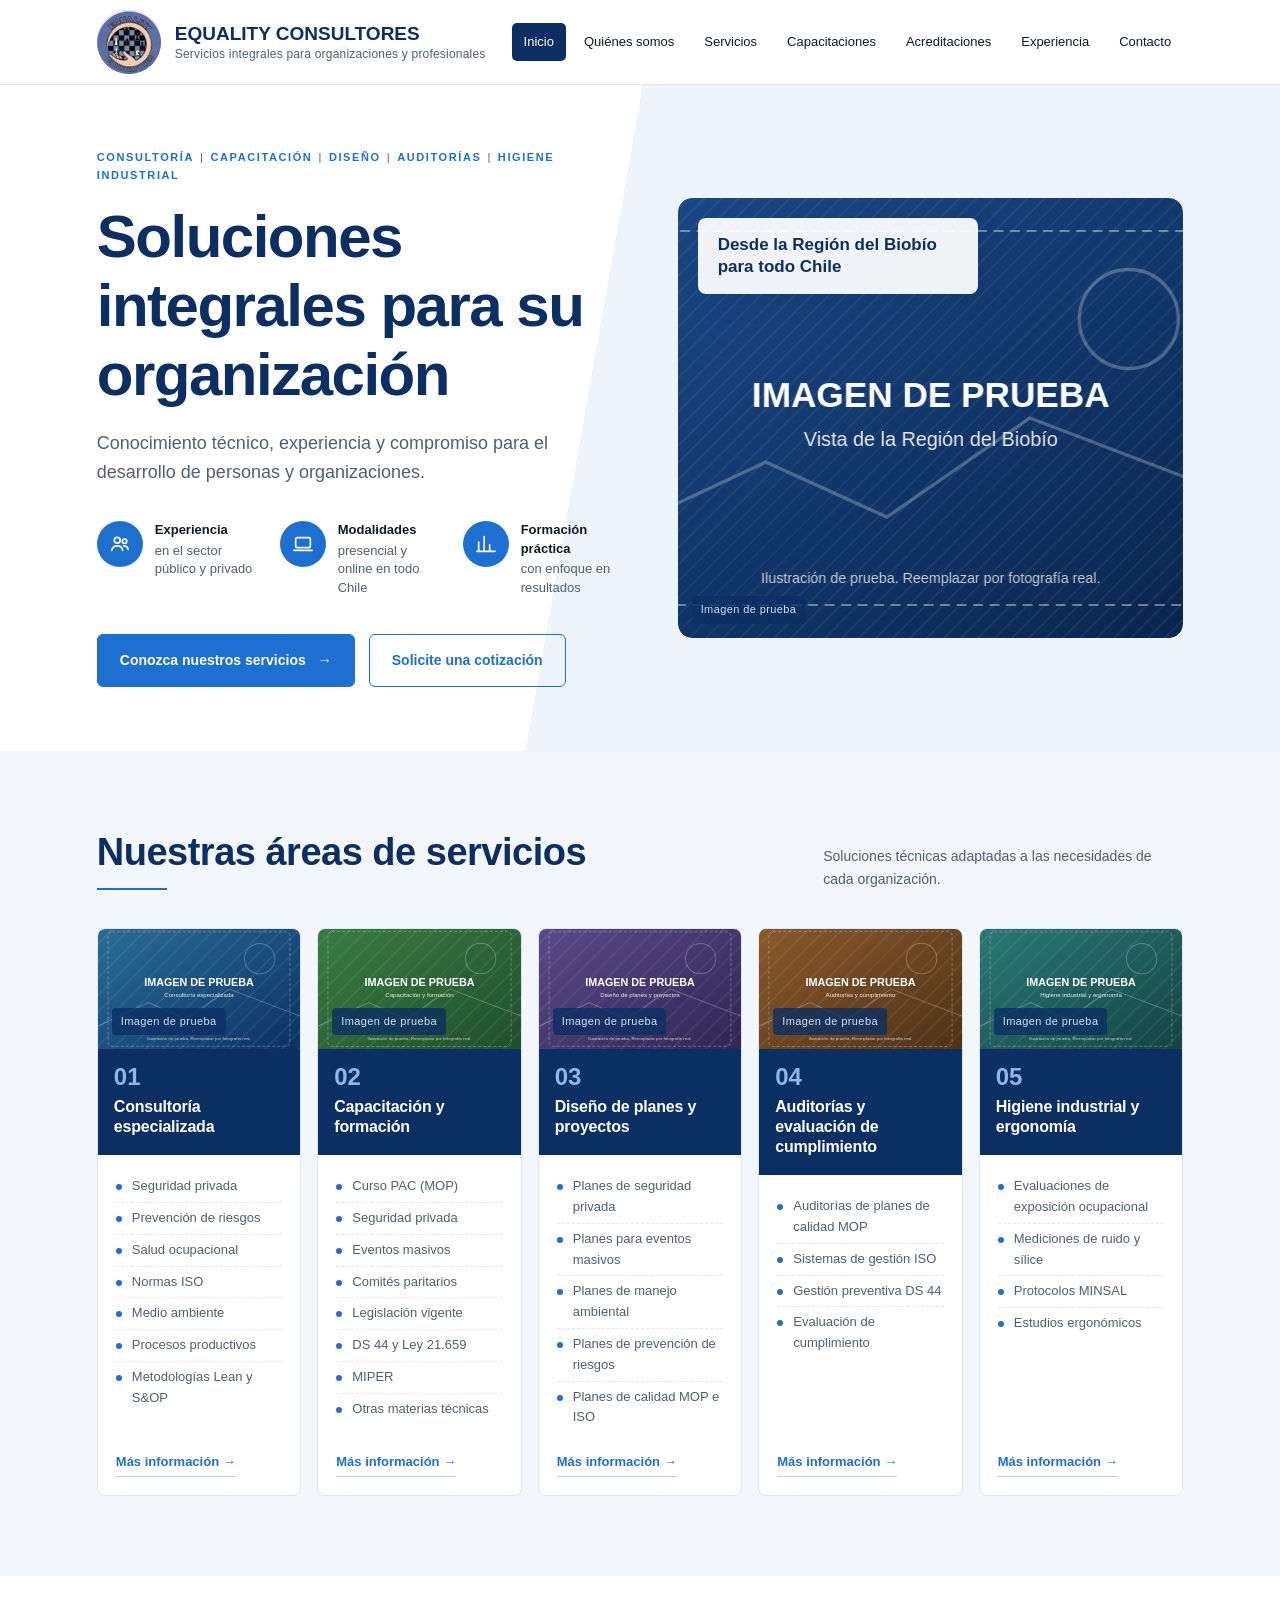
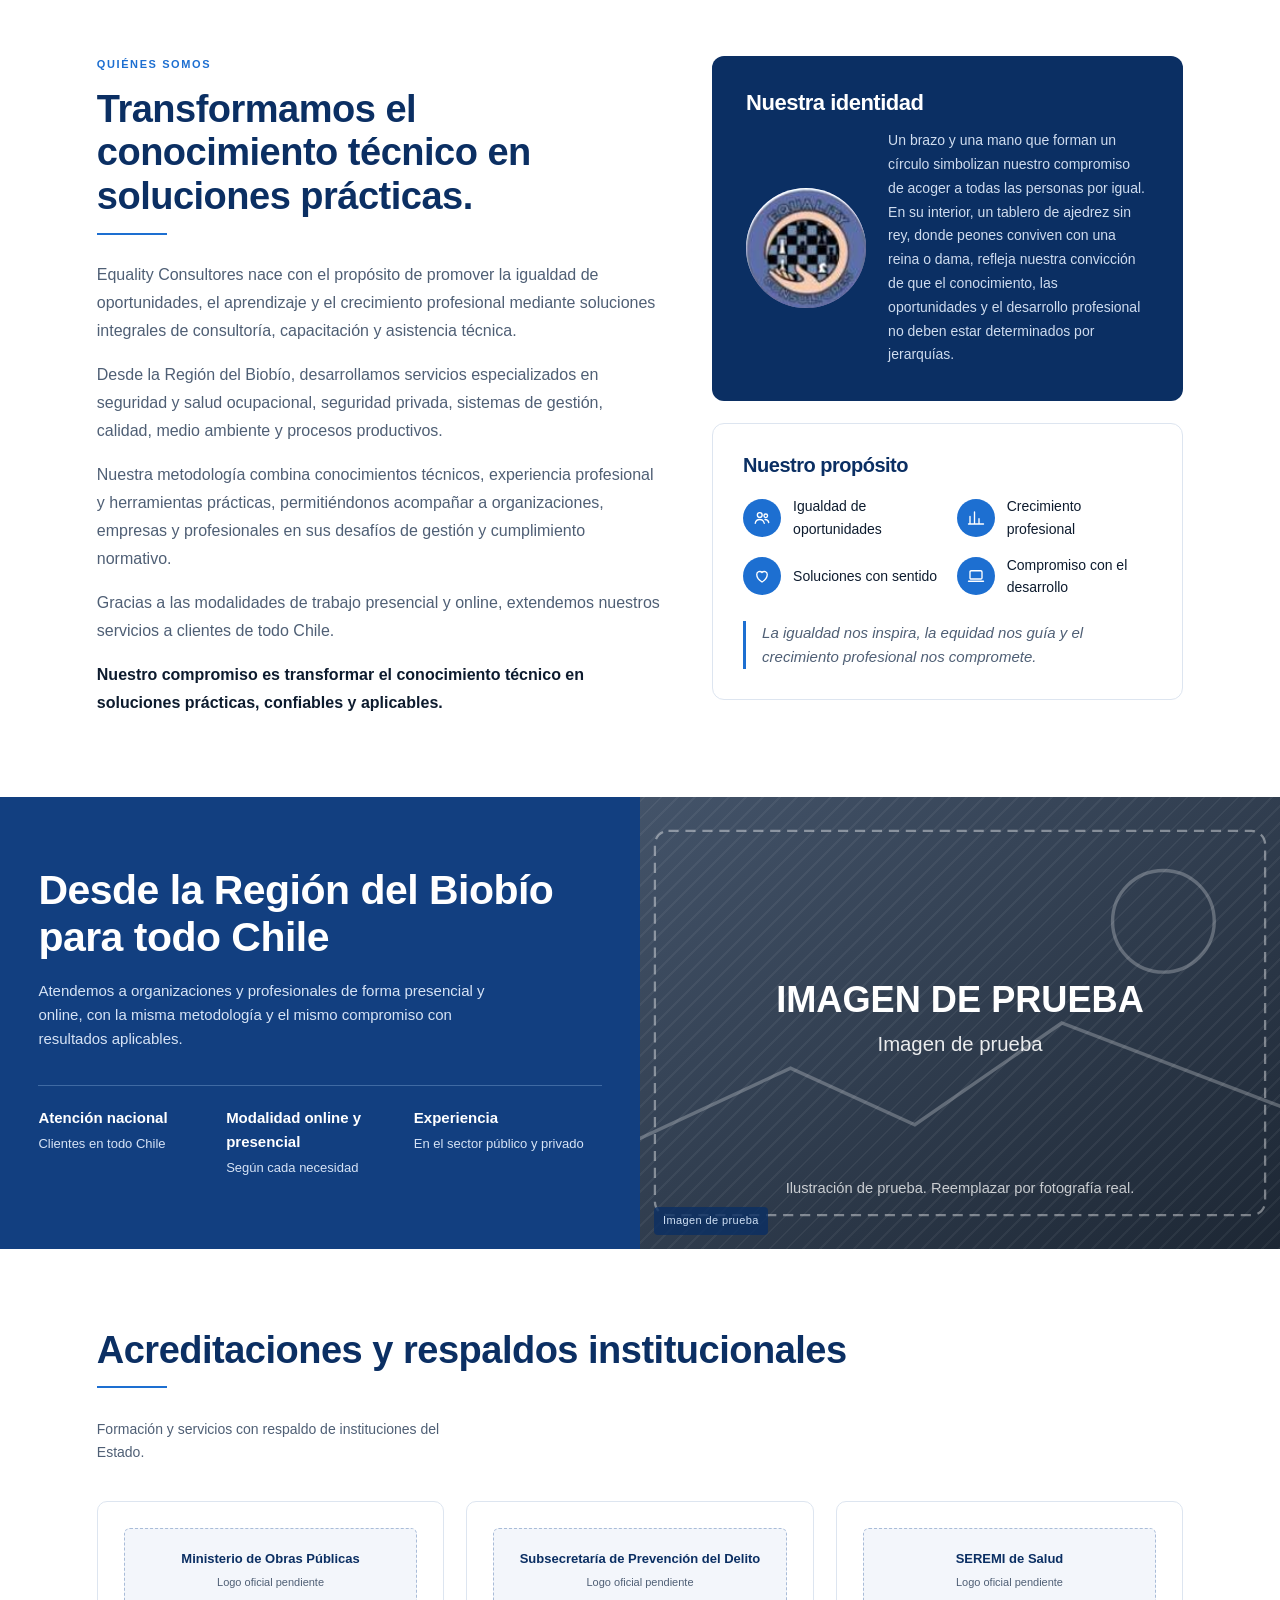
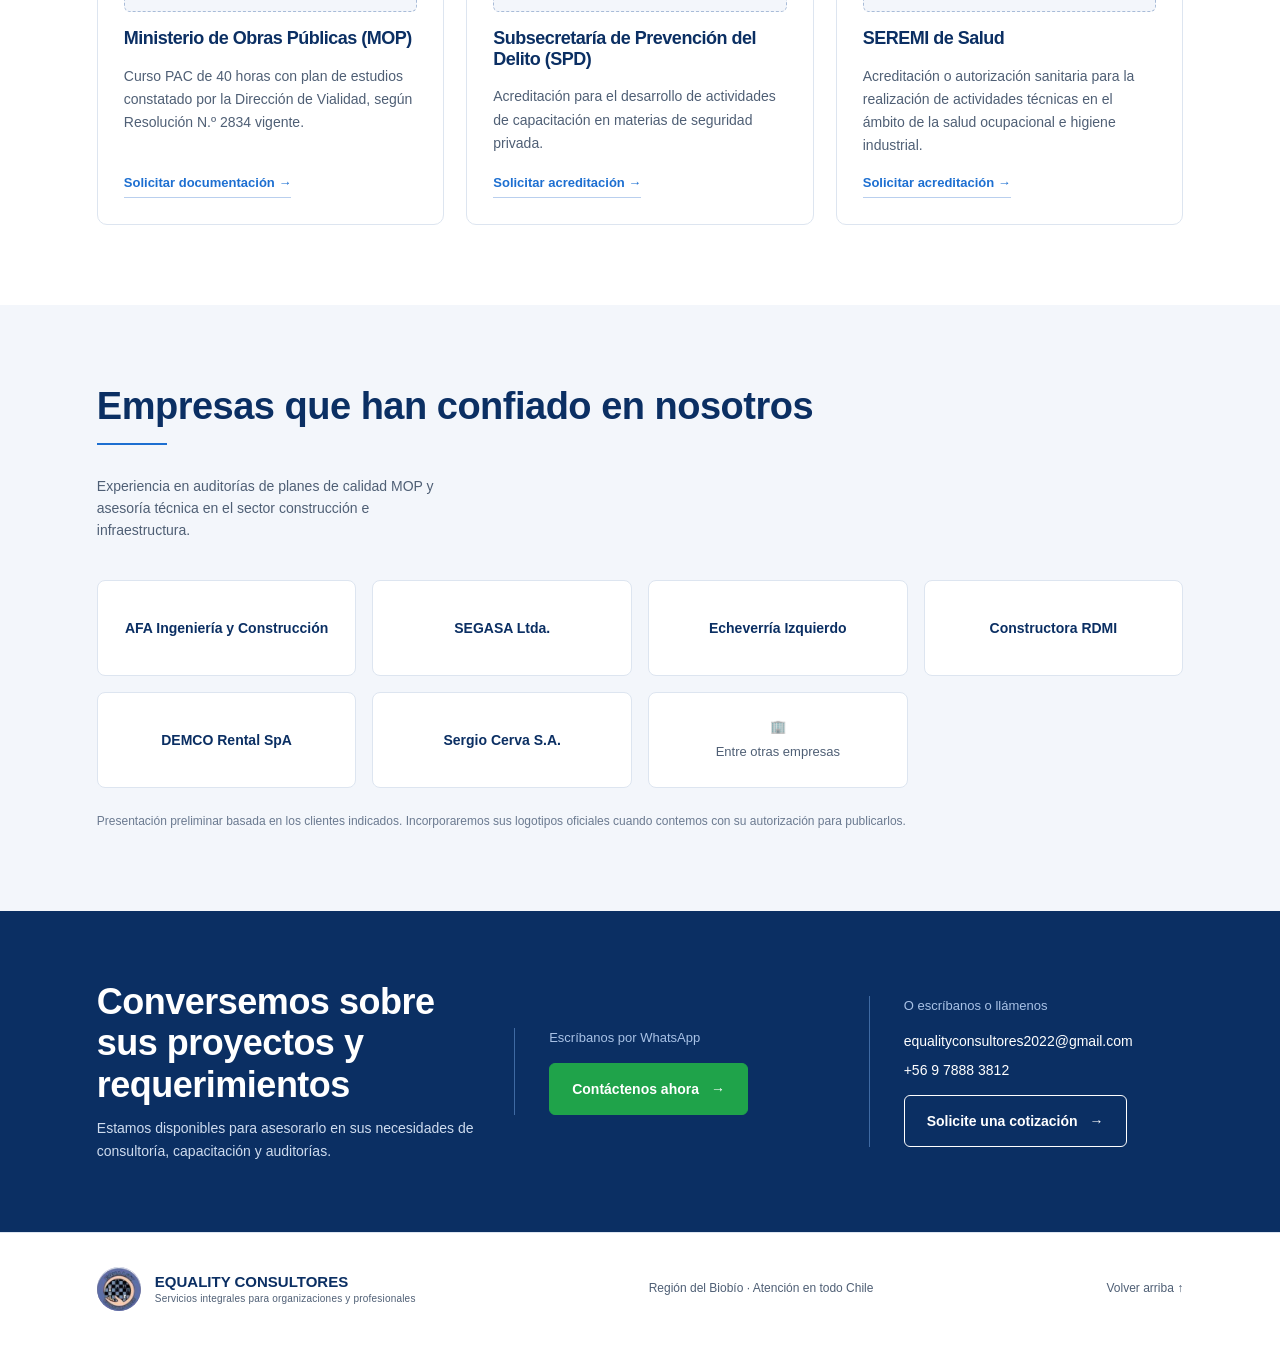
==== commit 928ea734: "Agregar imágenes de prueba ilustrativas en lugar de marcadores pendientes Ilustraciones SVG sin pers" ====
--- a/index.html
+++ b/index.html
@@ -240,7 +240,7 @@
       </div>
     </div>
     <div class="hero-visual">
-      <div class="ph"><span>Imagen pendiente: equipo en terreno revisando planos (reemplazar por fotografía)</span></div>
+      <div class="ph ph-prueba" style="background:url(assets/prueba/prueba-hero.svg) center/cover no-repeat"><span>Imagen de prueba</span></div>
       <div class="hero-card">Desde la Región del Biobío para todo Chile</div>
     </div>
   </div>
@@ -257,7 +257,7 @@
     </div>
     <div class="cards">
       <article class="service" id="consultoria">
-        <div class="ph"><span>Imagen pendiente</span></div>
+        <div class="ph ph-prueba" style="background:url(assets/prueba/prueba-consultoria.svg) center/cover no-repeat"><span>Imagen de prueba</span></div>
         <div class="service-title"><span class="num">01</span><h3>Consultoría especializada</h3></div>
         <ul>
           <li>Seguridad privada</li>
@@ -271,7 +271,7 @@
         <div class="more"><a class="textlink" href="#contacto">Más información →</a></div>
       </article>
       <article class="service" id="capacitacion">
-        <div class="ph"><span>Imagen pendiente</span></div>
+        <div class="ph ph-prueba" style="background:url(assets/prueba/prueba-capacitacion.svg) center/cover no-repeat"><span>Imagen de prueba</span></div>
         <div class="service-title"><span class="num">02</span><h3>Capacitación y formación</h3></div>
         <ul>
           <li>Curso PAC (MOP)</li>
@@ -286,7 +286,7 @@
         <div class="more"><a class="textlink" href="#contacto">Más información →</a></div>
       </article>
       <article class="service" id="diseno">
-        <div class="ph"><span>Imagen pendiente</span></div>
+        <div class="ph ph-prueba" style="background:url(assets/prueba/prueba-planes.svg) center/cover no-repeat"><span>Imagen de prueba</span></div>
         <div class="service-title"><span class="num">03</span><h3>Diseño de planes y proyectos</h3></div>
         <ul>
           <li>Planes de seguridad privada</li>
@@ -298,7 +298,7 @@
         <div class="more"><a class="textlink" href="#contacto">Más información →</a></div>
       </article>
       <article class="service" id="auditorias">
-        <div class="ph"><span>Imagen pendiente</span></div>
+        <div class="ph ph-prueba" style="background:url(assets/prueba/prueba-auditorias.svg) center/cover no-repeat"><span>Imagen de prueba</span></div>
         <div class="service-title"><span class="num">04</span><h3>Auditorías y evaluación de cumplimiento</h3></div>
         <ul>
           <li>Auditorías de planes de calidad MOP</li>
@@ -309,7 +309,7 @@
         <div class="more"><a class="textlink" href="#contacto">Más información →</a></div>
       </article>
       <article class="service" id="higiene">
-        <div class="ph"><span>Imagen pendiente</span></div>
+        <div class="ph ph-prueba" style="background:url(assets/prueba/prueba-higiene.svg) center/cover no-repeat"><span>Imagen de prueba</span></div>
         <div class="service-title"><span class="num">05</span><h3>Higiene industrial y ergonomía</h3></div>
         <ul>
           <li>Evaluaciones de exposición ocupacional</li>
@@ -370,7 +370,7 @@
         <div><b>Experiencia</b>En el sector público y privado</div>
       </div>
     </div>
-    <div class="ph"><span>Imagen pendiente: vista de la Región del Biobío</span></div>
+    <div class="ph ph-prueba" style="background:url(assets/prueba/prueba-extra.svg) center/cover no-repeat"><span>Imagen de prueba</span></div>
   </div>
 </section>
 
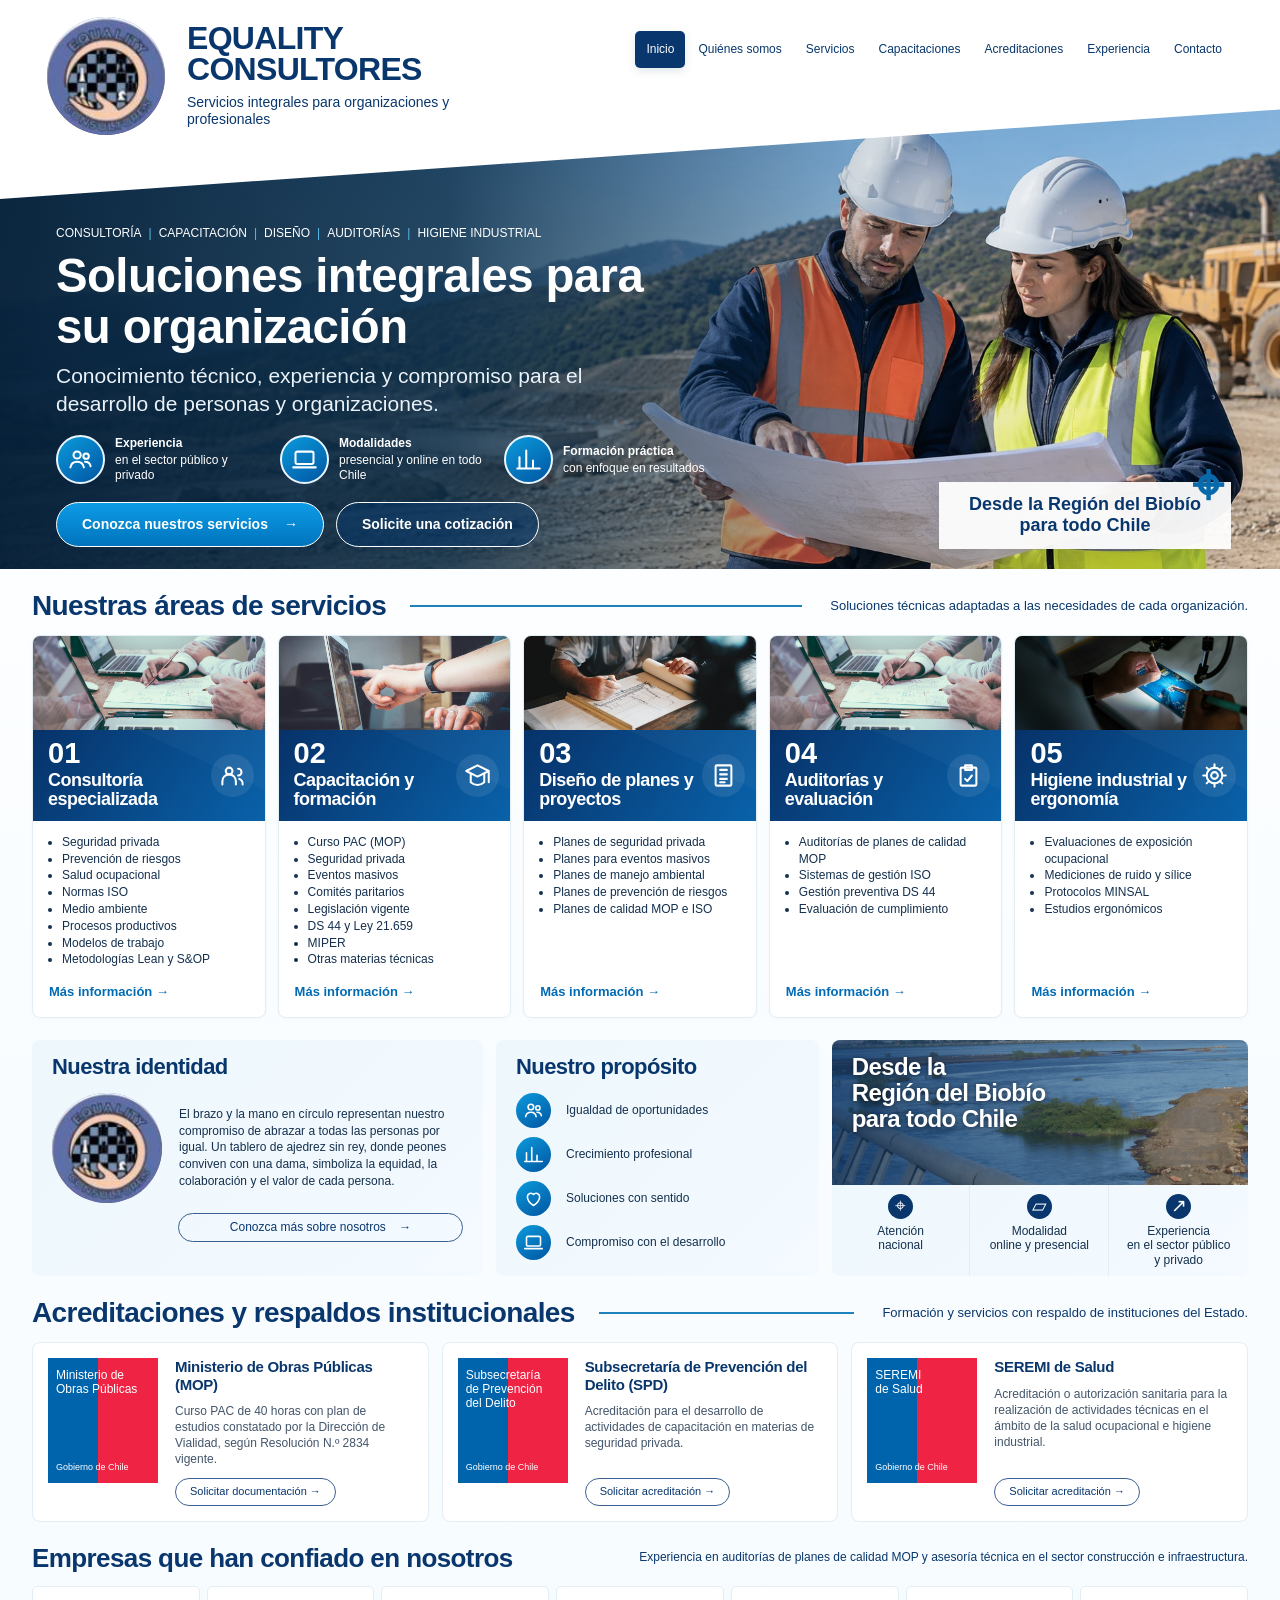
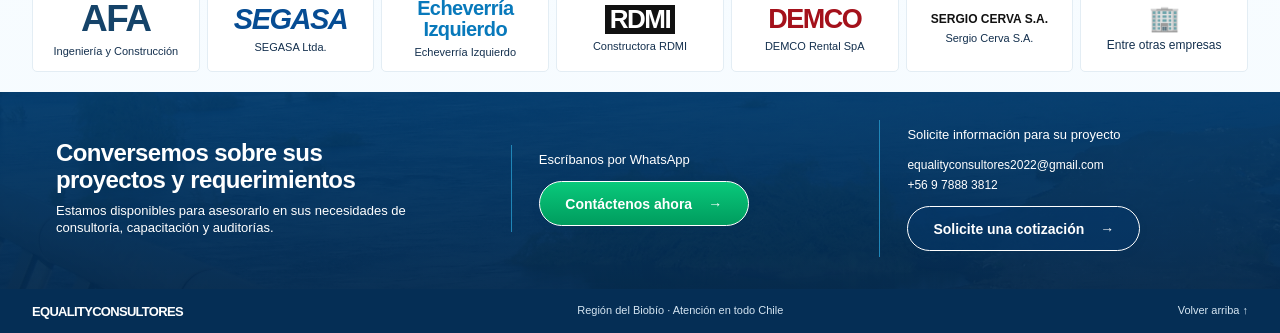
==== commit 0675ba27: "Rediseña portada de Equality según referencia visual" ====
--- a/index.html
+++ b/index.html
@@ -4,201 +4,14 @@
 <meta charset="utf-8"><meta name="viewport" content="width=device-width, initial-scale=1">
 <meta name="description" content="Equality Consultores: servicios integrales de consultoría, capacitación, diseño de planes, auditorías e higiene industrial para organizaciones y profesionales desde la Región del Biobío, para todo Chile."><meta name="theme-color" content="#0b2f63">
 <title>Equality Consultores · Servicios integrales para organizaciones</title>
-<style>
-:root{--navy:#0b2f63;--navy-2:#123f80;--blue:#1d6fd1;--sky:#dbe8f8;--ink:#0d1b2e;--muted:#4f5f75;--paper:#ffffff;--soft:#f3f6fb;--line:#dde5f0;--green:#1fa34a;--green-2:#178a3d}
-*{box-sizing:border-box}
-html{scroll-behavior:smooth;scroll-padding-top:90px}
-body{margin:0;background:var(--paper);color:var(--ink);font-family:Arial,Helvetica,sans-serif;font-size:15px;line-height:1.6}
-a{color:inherit;text-decoration:none}
-img{max-width:100%;display:block}
-button{font:inherit}
-a:focus-visible,button:focus-visible,summary:focus-visible{outline:3px solid var(--blue);outline-offset:4px}
-.wrap{max-width:1240px;margin:auto;padding:0 6%}
-h1,h2,h3{margin:0;font-weight:700;letter-spacing:-.5px;line-height:1.15}
-h2{font-size:clamp(26px,3vw,38px);color:var(--navy)}
-h3{font-size:20px}
-p{margin:0}
-
-/* Encabezado */
-header{position:sticky;top:0;z-index:10;background:#ffffffef;backdrop-filter:blur(10px);border-bottom:1px solid var(--line)}
-.nav{height:84px;display:flex;align-items:center;justify-content:space-between;gap:24px}
-.brand{display:flex;align-items:center;gap:14px;min-width:0}
-.brand-logo{display:block;position:relative;overflow:hidden;border-radius:50%;width:64px;height:64px;flex:none;background:#7775ad}
-.brand-logo img{position:absolute;width:542%;max-width:none;left:-31%;top:-144%;height:auto}
-.wordmark{font-size:19px;font-weight:700;color:var(--navy);line-height:1.05}
-.wordmark small{display:block;font-size:12px;font-weight:400;color:var(--muted);margin-top:4px;letter-spacing:.2px}
-.navlinks{display:flex;align-items:center;gap:6px;font-size:13px}
-.navlinks a{padding:9px 12px;border-radius:5px;color:var(--ink);white-space:nowrap}
-.navlinks a:hover{background:var(--soft)}
-.navlinks a.current{background:var(--navy);color:#fff}
-.menu{display:none;background:none;border:1px solid var(--line);padding:9px 12px;border-radius:5px;color:var(--navy)}
-
-/* Botones */
-.button{display:inline-flex;justify-content:center;align-items:center;gap:12px;padding:14px 22px;border-radius:6px;background:var(--blue);color:#fff;font-size:14px;font-weight:700;border:1px solid var(--blue);transition:background .2s,transform .2s;white-space:nowrap}
-.button:hover{background:var(--navy-2);transform:translateY(-1px)}
-.button.outline{background:transparent;color:#fff;border-color:#fff}
-.button.outline:hover{background:#fff;color:var(--navy)}
-.button.green{background:var(--green);border-color:var(--green)}
-.button.green:hover{background:var(--green-2)}
-.button.ghost{background:transparent;color:var(--blue);border-color:var(--blue)}
-.button.ghost:hover{background:var(--sky);color:var(--navy)}
-.textlink{display:inline-flex;gap:8px;font-size:13px;font-weight:700;color:var(--blue);border-bottom:1px solid #b9cfee;padding-bottom:3px}
-.textlink:hover{color:var(--navy)}
-
-/* Imágenes pendientes (marcadores de posición) */
-.ph{position:relative;background:linear-gradient(135deg,#1b4a8a,#0b2f63 60%,#08234b);color:#cfe0f5;display:flex;align-items:flex-end;justify-content:flex-start;padding:14px;font-size:11px;letter-spacing:.4px;overflow:hidden}
-.ph:before{content:'';position:absolute;inset:0;background:repeating-linear-gradient(-45deg,#ffffff0d 0 2px,transparent 2px 12px)}
-.ph span{position:relative;background:#0b2f63cc;padding:5px 9px;border-radius:4px}
-
-/* Portada */
-.hero{background:linear-gradient(100deg,#ffffff 0 46%,#eef4fb 46%);position:relative;overflow:hidden}
-.hero-grid{display:grid;grid-template-columns:1.05fr 1fr;gap:50px;align-items:center;padding-top:64px;padding-bottom:64px}
-.kicker{font-size:11px;letter-spacing:1.6px;font-weight:700;color:var(--blue);text-transform:uppercase}
-.kicker span{color:var(--muted);font-weight:400;margin:0 6px}
-.hero h1{font-size:clamp(38px,4.9vw,60px);color:var(--navy);margin:18px 0 20px;letter-spacing:-1.5px}
-.hero .lead{font-size:18px;color:var(--muted);max-width:520px;line-height:1.6}
-.features{display:grid;grid-template-columns:repeat(3,1fr);gap:18px;margin:34px 0 36px;max-width:560px}
-.feature{display:flex;gap:12px;align-items:flex-start;font-size:13px;color:var(--muted);line-height:1.45}
-.feature b{display:block;color:var(--ink);font-size:13px;margin-bottom:2px}
-.icon-circle{width:46px;height:46px;border-radius:50%;background:var(--blue);display:grid;place-items:center;flex:none}
-.icon-circle svg{width:22px;height:22px;stroke:#fff;fill:none;stroke-width:1.8;stroke-linecap:round;stroke-linejoin:round}
-.actions{display:flex;flex-wrap:wrap;gap:14px}
-.hero-visual{position:relative;height:440px;border-radius:14px;overflow:hidden}
-.hero-visual .ph{position:absolute;inset:0;border-radius:14px}
-.hero-card{position:absolute;left:20px;top:20px;background:#ffffffef;color:var(--navy);padding:16px 20px;border-radius:8px;font-size:17px;font-weight:700;line-height:1.3;max-width:280px;z-index:1;box-shadow:0 6px 24px #0b2f6326}
-
-/* Secciones generales */
-section{padding:80px 0}
-.section-head{display:flex;justify-content:space-between;align-items:end;gap:30px;margin-bottom:38px;flex-wrap:wrap}
-.section-head p{max-width:360px;color:var(--muted);font-size:14px}
-.bar{height:2px;background:var(--blue);width:70px;margin-top:14px}
-
-/* Servicios */
-.services{background:var(--soft)}
-.cards{display:grid;grid-template-columns:repeat(5,1fr);gap:16px;align-items:stretch}
-.service{background:#fff;border-radius:8px;overflow:hidden;border:1px solid var(--line);display:flex;flex-direction:column;scroll-margin-top:100px}
-.service .ph{height:120px;border-radius:0}
-.service-title{background:var(--navy);color:#fff;padding:16px 16px 18px;position:relative}
-.service-title .num{font-size:24px;font-weight:700;color:#8fb6ea;display:block;line-height:1}
-.service-title h3{font-size:16px;margin-top:8px;line-height:1.25;letter-spacing:-.2px}
-.service ul{list-style:none;margin:0;padding:16px 18px;font-size:13px;color:var(--muted);flex:1}
-.service li{padding:5px 0 5px 16px;position:relative;border-bottom:1px dashed #e3e9f2}
-.service li:last-child{border-bottom:0}
-.service li:before{content:'';position:absolute;left:0;top:13px;width:6px;height:6px;border-radius:50%;background:var(--blue)}
-.service .more{padding:0 18px 18px}
-
-/* Quiénes somos */
-.about-grid{display:grid;grid-template-columns:1.2fr 1fr;gap:50px;align-items:start}
-.about-grid p+p{margin-top:16px}
-.about-grid .body{color:var(--muted);font-size:16px;line-height:1.75}
-.about-grid .body strong{color:var(--ink)}
-.identity{background:var(--navy);color:#e6eefb;border-radius:12px;padding:34px}
-.identity h3{color:#fff;font-size:22px;margin-bottom:14px}
-.identity-row{display:grid;grid-template-columns:120px 1fr;gap:22px;align-items:center}
-.identity-row .brand-logo{width:120px;height:120px}
-.identity p{font-size:14px;line-height:1.7;color:#cfdcef}
-.purpose{margin-top:22px;border:1px solid var(--line);border-radius:12px;padding:30px}
-.purpose h3{color:var(--navy);margin-bottom:18px;font-size:20px}
-.purpose-list{display:grid;grid-template-columns:1fr 1fr;gap:14px 18px;list-style:none;margin:0;padding:0}
-.purpose-list li{display:flex;align-items:center;gap:12px;font-size:14px;color:var(--ink)}
-.purpose-list .icon-circle{width:38px;height:38px}
-.purpose-list .icon-circle svg{width:18px;height:18px}
-.values{margin-top:22px;font-size:15px;color:var(--muted);font-style:italic;border-left:3px solid var(--blue);padding-left:16px}
-
-/* Biobío */
-.reach{padding:0;background:var(--navy-2);color:#fff}
-.reach-grid{display:grid;grid-template-columns:1fr 1fr;align-items:stretch}
-.reach-copy{padding:70px 6% 70px 6%;display:flex;flex-direction:column;justify-content:center}
-.reach-copy h2{color:#fff;font-size:clamp(28px,3.2vw,42px)}
-.reach-copy p{margin-top:18px;color:#d6e3f5;font-size:15px;max-width:460px}
-.reach-stats{display:grid;grid-template-columns:repeat(3,1fr);margin-top:34px;border-top:1px solid #3f6aa3}
-.reach-stats div{padding:20px 14px 0 0;font-size:13px;color:#d6e3f5}
-.reach-stats b{display:block;color:#fff;font-size:15px;margin-bottom:4px}
-.reach .ph{min-height:320px;border-radius:0}
-
-/* Acreditaciones */
-.accred-grid{display:grid;grid-template-columns:repeat(3,1fr);gap:22px}
-.accred{border:1px solid var(--line);border-radius:10px;padding:26px;display:flex;flex-direction:column;gap:16px;background:#fff}
-.logo-slot{height:84px;border:1px dashed #a9bcd8;border-radius:6px;display:flex;flex-direction:column;align-items:center;justify-content:center;gap:4px;text-align:center;font-size:13px;font-weight:700;color:var(--navy);background:var(--soft);padding:8px}
-.logo-slot small{font-size:11px;font-weight:400;color:var(--muted)}
-.accred h3{font-size:18px;color:var(--navy)}
-.accred p{font-size:14px;color:var(--muted);line-height:1.65;flex:1}
-.accred .textlink{align-self:flex-start}
-.fine{font-size:12px;color:#6b7a90;margin-top:24px;max-width:820px}
-
-/* Clientes */
-.clients{background:var(--soft)}
-.client-grid{display:grid;grid-template-columns:repeat(4,1fr);gap:16px}
-.client{background:#fff;border:1px solid var(--line);border-radius:8px;min-height:96px;display:flex;align-items:center;justify-content:center;text-align:center;padding:16px;font-size:14px;font-weight:700;color:var(--navy)}
-.client.other{font-weight:400;color:var(--muted);flex-direction:column;gap:4px;font-size:13px}
-
-/* Contacto */
-.contact{background:var(--navy);color:#fff;padding:70px 0}
-.contact-grid{display:grid;grid-template-columns:1.2fr 1fr 1fr;gap:40px;align-items:center}
-.contact h2{color:#fff;font-size:clamp(26px,3vw,36px)}
-.contact p{color:#cfdcef;font-size:14px;margin-top:12px}
-.contact-block{display:flex;flex-direction:column;gap:14px;border-left:1px solid #3f6aa3;padding-left:34px}
-.contact-block small{color:#a9c2e6;font-size:13px}
-.contact-block .button{align-self:flex-start}
-.contact-links{display:flex;flex-direction:column;gap:6px;font-size:14px;color:#fff;overflow-wrap:anywhere}
-
-/* Pie */
-footer{padding:34px 0;border-top:1px solid var(--line);font-size:12px;color:var(--muted)}
-.footer-inner{display:flex;justify-content:space-between;align-items:center;gap:24px;flex-wrap:wrap}
-.footer-inner .brand-logo{width:44px;height:44px}
-.footer-inner .wordmark{font-size:15px}
-.footer-inner .wordmark small{font-size:10px}
-
-/* Responsivo */
-@media(max-width:1100px){.cards{grid-template-columns:repeat(3,1fr)}.navlinks a{padding:8px 9px}}
-@media(max-width:900px){
-  .hero-grid,.about-grid,.reach-grid,.contact-grid{grid-template-columns:1fr}
-  .hero{background:#fff}
-  .hero-visual{height:380px}
-  .reach-grid .ph{min-height:260px}
-  .contact-block{border-left:0;padding-left:0;border-top:1px solid #3f6aa3;padding-top:26px}
-  .accred-grid{grid-template-columns:1fr}
-  .client-grid{grid-template-columns:repeat(2,1fr)}
-}
-@media(max-width:700px){
-  .wrap{padding:0 16px}
-  .nav{height:72px}
-  .brand-logo{width:50px;height:50px}
-  .wordmark{font-size:16px}
-  .wordmark small{font-size:10px}
-  .menu{display:block}
-  .navlinks{display:none;position:absolute;top:72px;left:0;right:0;background:#fff;padding:14px 16px 20px;border-bottom:1px solid var(--line);flex-direction:column;align-items:stretch;gap:2px}
-  .navlinks.open{display:flex}
-  .navlinks a{padding:12px}
-  .hero-grid{padding-top:40px;padding-bottom:40px;gap:32px}
-  .hero h1{letter-spacing:-1px}
-  .hero .lead{font-size:16px}
-  .features{grid-template-columns:1fr;gap:14px}
-  .hero-visual{height:300px}
-  .hero-card{font-size:14px;right:12px;bottom:12px;max-width:220px;padding:12px 14px}
-  section{padding:56px 0}
-  .cards{grid-template-columns:1fr}
-  .purpose-list{grid-template-columns:1fr}
-  .identity{padding:24px}
-  .identity-row{grid-template-columns:1fr;justify-items:start}
-  .purpose{padding:22px}
-  .reach-copy{padding:48px 16px}
-  .reach-stats{grid-template-columns:1fr}
-  .reach-stats div{padding:14px 0}
-  .client-grid{grid-template-columns:1fr 1fr;gap:10px}
-  .client{min-height:80px;font-size:13px;padding:10px}
-  .contact{padding:50px 0}
-  .actions .button{width:100%}
-}
-@media(prefers-reduced-motion:reduce){html{scroll-behavior:auto}*{transition:none!important}}
-</style>
+<link rel="stylesheet" href="assets/site.css">
 </head>
 <body>
 <header>
   <div class="wrap nav">
     <a class="brand" href="#inicio" aria-label="Equality Consultores, inicio">
       <span class="brand-logo"><img src="assets/perfil-instagram.jpg" alt="Logotipo de Equality Consultores"></span>
-      <span class="wordmark">EQUALITY CONSULTORES<small>Servicios integrales para organizaciones y profesionales</small></span>
+      <span class="wordmark">EQUALITY<br>CONSULTORES<small>Servicios integrales para organizaciones y profesionales</small></span>
     </a>
     <button class="menu" aria-controls="navigation" aria-expanded="false">Menú ☰</button>
     <nav class="navlinks" id="navigation" aria-label="Navegación principal">
@@ -220,7 +33,7 @@
       <div class="kicker">Consultoría<span>|</span>Capacitación<span>|</span>Diseño<span>|</span>Auditorías<span>|</span>Higiene industrial</div>
       <h1>Soluciones integrales para su organización</h1>
       <p class="lead">Conocimiento técnico, experiencia y compromiso para el desarrollo de personas y organizaciones.</p>
-      <div class="features" style="margin-top:34px">
+      <div class="features">
         <div class="feature">
           <span class="icon-circle" aria-hidden="true"><svg viewBox="0 0 24 24"><circle cx="9" cy="8" r="3.2"/><path d="M3 19c.6-3.2 3-5 6-5s5.4 1.8 6 5"/><circle cx="17" cy="9" r="2.4"/><path d="M16 14c2.4 0 4.5 1.4 5 4"/></svg></span>
           <span><b>Experiencia</b>en el sector público y privado</span>
@@ -236,13 +49,10 @@
       </div>
       <div class="actions">
         <a class="button" href="#servicios">Conozca nuestros servicios <span aria-hidden="true">→</span></a>
-        <a class="button ghost" href="#contacto">Solicite una cotización</a>
-      </div>
-    </div>
-    <div class="hero-visual">
-      <div class="ph ph-prueba" style="background:url(assets/prueba/prueba-hero.svg) center/cover no-repeat"><span>Imagen de prueba</span></div>
-      <div class="hero-card">Desde la Región del Biobío para todo Chile</div>
-    </div>
+        <a class="button outline" href="#contacto">Solicite una cotización</a>
+      </div>
+    </div>
+    <div class="hero-card"><span class="location-pin" aria-hidden="true">⌖</span>Desde la Región del Biobío<br>para todo Chile</div>
   </div>
 </section>
 
@@ -257,22 +67,22 @@
     </div>
     <div class="cards">
       <article class="service" id="consultoria">
-        <div class="ph ph-prueba" style="background:url(assets/prueba/prueba-consultoria.svg) center/cover no-repeat"><span>Imagen de prueba</span></div>
-        <div class="service-title"><span class="num">01</span><h3>Consultoría especializada</h3></div>
+        <img class="service-photo" src="assets/photos/consultoria.jpg" alt="" loading="lazy" width="400" height="200">
+        <div class="service-title"><span class="num">01</span><h3>Consultoría especializada</h3><span class="service-icon" aria-hidden="true"><svg viewBox="0 0 24 24"><circle cx="9" cy="8" r="3"/><path d="M3 20v-3a6 6 0 0 1 12 0v3M17 6a3 3 0 0 1 0 6m1 3a5 5 0 0 1 3 5"/></svg></span></div>
         <ul>
           <li>Seguridad privada</li>
           <li>Prevención de riesgos</li>
           <li>Salud ocupacional</li>
           <li>Normas ISO</li>
           <li>Medio ambiente</li>
-          <li>Procesos productivos</li>
+          <li>Procesos productivos</li><li>Modelos de trabajo</li>
           <li>Metodologías Lean y S&amp;OP</li>
         </ul>
         <div class="more"><a class="textlink" href="#contacto">Más información →</a></div>
       </article>
       <article class="service" id="capacitacion">
-        <div class="ph ph-prueba" style="background:url(assets/prueba/prueba-capacitacion.svg) center/cover no-repeat"><span>Imagen de prueba</span></div>
-        <div class="service-title"><span class="num">02</span><h3>Capacitación y formación</h3></div>
+        <img class="service-photo" src="assets/photos/capacitacion.jpg" alt="" loading="lazy" width="400" height="200">
+        <div class="service-title"><span class="num">02</span><h3>Capacitación y formación</h3><span class="service-icon" aria-hidden="true"><svg viewBox="0 0 24 24"><path d="m2 8 10-5 10 5-10 5L2 8zm4 3v7q6 5 12 0v-7m4-3v10"/></svg></span></div>
         <ul>
           <li>Curso PAC (MOP)</li>
           <li>Seguridad privada</li>
@@ -286,8 +96,8 @@
         <div class="more"><a class="textlink" href="#contacto">Más información →</a></div>
       </article>
       <article class="service" id="diseno">
-        <div class="ph ph-prueba" style="background:url(assets/prueba/prueba-planes.svg) center/cover no-repeat"><span>Imagen de prueba</span></div>
-        <div class="service-title"><span class="num">03</span><h3>Diseño de planes y proyectos</h3></div>
+        <img class="service-photo" src="assets/photos/planes.jpg" alt="" loading="lazy" width="400" height="200">
+        <div class="service-title"><span class="num">03</span><h3>Diseño de planes y proyectos</h3><span class="service-icon" aria-hidden="true"><svg viewBox="0 0 24 24"><rect x="5" y="3" width="14" height="18" rx="1"/><path d="M9 7h6M9 11h6M9 15h6M9 18h4"/></svg></span></div>
         <ul>
           <li>Planes de seguridad privada</li>
           <li>Planes para eventos masivos</li>
@@ -298,8 +108,8 @@
         <div class="more"><a class="textlink" href="#contacto">Más información →</a></div>
       </article>
       <article class="service" id="auditorias">
-        <div class="ph ph-prueba" style="background:url(assets/prueba/prueba-auditorias.svg) center/cover no-repeat"><span>Imagen de prueba</span></div>
-        <div class="service-title"><span class="num">04</span><h3>Auditorías y evaluación de cumplimiento</h3></div>
+        <img class="service-photo" src="assets/photos/consultoria.jpg" alt="" loading="lazy" width="400" height="200">
+        <div class="service-title"><span class="num">04</span><h3>Auditorías y evaluación</h3><span class="service-icon" aria-hidden="true"><svg viewBox="0 0 24 24"><rect x="5" y="5" width="14" height="16" rx="1"/><path d="M9 3h6v4H9zm0 12 2 2 4-5"/></svg></span></div>
         <ul>
           <li>Auditorías de planes de calidad MOP</li>
           <li>Sistemas de gestión ISO</li>
@@ -309,8 +119,8 @@
         <div class="more"><a class="textlink" href="#contacto">Más información →</a></div>
       </article>
       <article class="service" id="higiene">
-        <div class="ph ph-prueba" style="background:url(assets/prueba/prueba-higiene.svg) center/cover no-repeat"><span>Imagen de prueba</span></div>
-        <div class="service-title"><span class="num">05</span><h3>Higiene industrial y ergonomía</h3></div>
+        <img class="service-photo" src="assets/photos/higiene.jpg" alt="" loading="lazy" width="400" height="200">
+        <div class="service-title"><span class="num">05</span><h3>Higiene industrial y ergonomía</h3><span class="service-icon" aria-hidden="true"><svg viewBox="0 0 24 24"><circle cx="12" cy="12" r="7"/><circle cx="12" cy="12" r="3"/><path d="M12 2v3m0 14v3M2 12h3m14 0h3M5 5l2 2m10 10 2 2M5 19l2-2M17 7l2-2"/></svg></span></div>
         <ul>
           <li>Evaluaciones de exposición ocupacional</li>
           <li>Mediciones de ruido y sílice</li>
@@ -323,29 +133,13 @@
   </div>
 </section>
 
-<section id="quienes">
-  <div class="wrap about-grid">
-    <div>
-      <div class="kicker">Quiénes somos</div>
-      <h2 style="margin-top:14px">Transformamos el conocimiento técnico en soluciones prácticas.</h2>
-      <div class="bar"></div>
-      <div class="body" style="margin-top:26px">
-        <p>Equality Consultores nace con el propósito de promover la igualdad de oportunidades, el aprendizaje y el crecimiento profesional mediante soluciones integrales de consultoría, capacitación y asistencia técnica.</p>
-        <p>Desde la Región del Biobío, desarrollamos servicios especializados en seguridad y salud ocupacional, seguridad privada, sistemas de gestión, calidad, medio ambiente y procesos productivos.</p>
-        <p>Nuestra metodología combina conocimientos técnicos, experiencia profesional y herramientas prácticas, permitiéndonos acompañar a organizaciones, empresas y profesionales en sus desafíos de gestión y cumplimiento normativo.</p>
-        <p>Gracias a las modalidades de trabajo presencial y online, extendemos nuestros servicios a clientes de todo Chile.</p>
-        <p><strong>Nuestro compromiso es transformar el conocimiento técnico en soluciones prácticas, confiables y aplicables.</strong></p>
-      </div>
-    </div>
-    <div>
-      <div class="identity">
+<section id="quienes"><div class="wrap about-grid"><div class="identity">
         <h3>Nuestra identidad</h3>
         <div class="identity-row">
           <span class="brand-logo"><img src="assets/perfil-instagram.jpg" alt="Logotipo de Equality Consultores"></span>
-          <p>Un brazo y una mano que forman un círculo simbolizan nuestro compromiso de acoger a todas las personas por igual. En su interior, un tablero de ajedrez sin rey, donde peones conviven con una reina o dama, refleja nuestra convicción de que el conocimiento, las oportunidades y el desarrollo profesional no deben estar determinados por jerarquías.</p>
-        </div>
-      </div>
-      <div class="purpose">
+          <p>El brazo y la mano en círculo representan nuestro compromiso de abrazar a todas las personas por igual. Un tablero de ajedrez sin rey, donde peones conviven con una dama, simboliza la equidad, la colaboración y el valor de cada persona.</p>
+        </div><details class="about-details"><summary>Conozca más sobre nosotros <span aria-hidden="true">→</span></summary><p>Equality Consultores promueve la igualdad de oportunidades, el aprendizaje y el crecimiento profesional mediante consultoría, capacitación y asistencia técnica. Nuestra metodología combina conocimientos técnicos y herramientas prácticas para acompañar a organizaciones de todo Chile.</p></details>
+      </div><div class="purpose">
         <h3>Nuestro propósito</h3>
         <ul class="purpose-list">
           <li><span class="icon-circle" aria-hidden="true"><svg viewBox="0 0 24 24"><circle cx="9" cy="8" r="3.2"/><path d="M3 19c.6-3.2 3-5 6-5s5.4 1.8 6 5"/><circle cx="17" cy="9" r="2.4"/><path d="M16 14c2.4 0 4.5 1.4 5 4"/></svg></span>Igualdad de oportunidades</li>
@@ -353,26 +147,7 @@
           <li><span class="icon-circle" aria-hidden="true"><svg viewBox="0 0 24 24"><path d="M12 20s-7-4.4-7-10a4 4 0 0 1 7-2.6A4 4 0 0 1 19 10c0 5.6-7 10-7 10z"/></svg></span>Soluciones con sentido</li>
           <li><span class="icon-circle" aria-hidden="true"><svg viewBox="0 0 24 24"><rect x="4" y="5" width="16" height="11" rx="1.5"/><path d="M2 19h20"/></svg></span>Compromiso con el desarrollo</li>
         </ul>
-        <p class="values">La igualdad nos inspira, la equidad nos guía y el crecimiento profesional nos compromete.</p>
-      </div>
-    </div>
-  </div>
-</section>
-
-<section class="reach" id="experiencia">
-  <div class="reach-grid">
-    <div class="reach-copy">
-      <h2>Desde la Región del Biobío para todo Chile</h2>
-      <p>Atendemos a organizaciones y profesionales de forma presencial y online, con la misma metodología y el mismo compromiso con resultados aplicables.</p>
-      <div class="reach-stats">
-        <div><b>Atención nacional</b>Clientes en todo Chile</div>
-        <div><b>Modalidad online y presencial</b>Según cada necesidad</div>
-        <div><b>Experiencia</b>En el sector público y privado</div>
-      </div>
-    </div>
-    <div class="ph ph-prueba" style="background:url(assets/prueba/prueba-extra.svg) center/cover no-repeat"><span>Imagen de prueba</span></div>
-  </div>
-</section>
+      </div><article class="reach" id="experiencia"><div class="reach-banner"><h3>Desde la<br>Región del Biobío<br>para todo Chile</h3></div><div class="reach-stats"><div><span aria-hidden="true">⌖</span>Atención<br>nacional</div><div><span aria-hidden="true">▱</span>Modalidad<br>online y presencial</div><div><span aria-hidden="true">↗</span>Experiencia<br>en el sector público<br>y privado</div></div></article></div></section>
 
 <section id="acreditaciones">
   <div class="wrap">
@@ -385,19 +160,19 @@
     </div>
     <div class="accred-grid">
       <article class="accred">
-        <div class="logo-slot">Ministerio de Obras Públicas<br><small>Logo oficial pendiente</small></div>
+        <div class="institution-mark"><span>Ministerio de<br>Obras Públicas</span><small>Gobierno de Chile</small></div>
         <h3>Ministerio de Obras Públicas (MOP)</h3>
         <p>Curso PAC de 40 horas con plan de estudios constatado por la Dirección de Vialidad, según Resolución N.º 2834 vigente.</p>
         <a class="textlink" href="mailto:equalityconsultores2022@gmail.com?subject=Solicitud%20de%20documentaci%C3%B3n%20de%20acreditaci%C3%B3n%20MOP">Solicitar documentación →</a>
       </article>
       <article class="accred">
-        <div class="logo-slot">Subsecretaría de Prevención del Delito<br><small>Logo oficial pendiente</small></div>
+        <div class="institution-mark"><span>Subsecretaría<br>de Prevención<br>del Delito</span><small>Gobierno de Chile</small></div>
         <h3>Subsecretaría de Prevención del Delito (SPD)</h3>
         <p>Acreditación para el desarrollo de actividades de capacitación en materias de seguridad privada.</p>
         <a class="textlink" href="mailto:equalityconsultores2022@gmail.com?subject=Solicitud%20de%20acreditaci%C3%B3n%20SPD">Solicitar acreditación →</a>
       </article>
       <article class="accred">
-        <div class="logo-slot">SEREMI de Salud<br><small>Logo oficial pendiente</small></div>
+        <div class="institution-mark"><span>SEREMI<br>de Salud</span><small>Gobierno de Chile</small></div>
         <h3>SEREMI de Salud</h3>
         <p>Acreditación o autorización sanitaria para la realización de actividades técnicas en el ámbito de la salud ocupacional e higiene industrial.</p>
         <a class="textlink" href="mailto:equalityconsultores2022@gmail.com?subject=Solicitud%20de%20acreditaci%C3%B3n%20SEREMI">Solicitar acreditación →</a>
@@ -416,15 +191,14 @@
       <p>Experiencia en auditorías de planes de calidad MOP y asesoría técnica en el sector construcción e infraestructura.</p>
     </div>
     <div class="client-grid">
-      <div class="client">AFA Ingeniería y Construcción</div>
-      <div class="client">SEGASA Ltda.</div>
-      <div class="client">Echeverría Izquierdo</div>
-      <div class="client">Constructora RDMI</div>
-      <div class="client">DEMCO Rental SpA</div>
-      <div class="client">Sergio Cerva S.A.</div>
+      <div class="client"><strong class="afa">AFA</strong><span>Ingeniería y Construcción</span></div>
+      <div class="client"><strong class="segasa">SEGASA</strong><span>SEGASA Ltda.</span></div>
+      <div class="client"><strong class="echeverria">Echeverría<br>Izquierdo</strong><span>Echeverría Izquierdo</span></div>
+      <div class="client"><strong class="rdmi">RDMI</strong><span>Constructora RDMI</span></div>
+      <div class="client"><strong class="demco">DEMCO</strong><span>DEMCO Rental SpA</span></div>
+      <div class="client"><strong class="cerva">SERGIO CERVA S.A.</strong><span>Sergio Cerva S.A.</span></div>
       <div class="client other"><span aria-hidden="true">🏢</span>Entre otras empresas</div>
     </div>
-    <p class="fine">Presentación preliminar basada en los clientes indicados. Incorporaremos sus logotipos oficiales cuando contemos con su autorización para publicarlos.</p>
   </div>
 </section>
 
@@ -439,7 +213,7 @@
       <a class="button green" href="https://wa.me/56978883812?text=Hola%2C%20quisiera%20conversar%20sobre%20un%20servicio%20de%20Equality%20Consultores." target="_blank" rel="noopener noreferrer">Contáctenos ahora <span aria-hidden="true">→</span></a>
     </div>
     <div class="contact-block">
-      <small>O escríbanos o llámenos</small>
+      <small>Solicite información para su proyecto</small>
       <div class="contact-links">
         <a href="mailto:equalityconsultores2022@gmail.com">equalityconsultores2022@gmail.com</a>
         <a href="tel:+56978883812">+56 9 7888 3812</a>
@@ -454,7 +228,7 @@
   <div class="wrap footer-inner">
     <a class="brand" href="#inicio" aria-label="Volver al inicio">
       <span class="brand-logo"><img src="assets/perfil-instagram.jpg" alt="Logotipo de Equality Consultores"></span>
-      <span class="wordmark">EQUALITY CONSULTORES<small>Servicios integrales para organizaciones y profesionales</small></span>
+      <span class="wordmark">EQUALITY<br>CONSULTORES<small>Servicios integrales para organizaciones y profesionales</small></span>
     </a>
     <div>Región del Biobío · Atención en todo Chile</div>
     <a href="#inicio">Volver arriba ↑</a>
--- a/assets/site.css
+++ b/assets/site.css
@@ -0,0 +1,301 @@
+:root{--navy:#09376d;--blue:#087bc3;--ink:#14304e;--muted:#43556b;--line:#e3edf4;--soft:#eff8fc}
+
+*{box-sizing:border-box}
+html{scroll-behavior:smooth;scroll-padding-top:24px}
+body{margin:0;font:15px/1.45 Arial,Helvetica,sans-serif;color:var(--ink);background:linear-gradient(#fff,#f5fbff)}
+a{color:inherit;text-decoration:none}
+img{max-width:100%;display:block}
+button{font:inherit}
+h1,h2,h3,p{margin:0}
+h1,h2,h3{line-height:1.08;letter-spacing:-.6px}
+h2{font-size:28px;color:var(--navy)}
+h3{font-size:21px;color:var(--navy)}
+a:focus-visible,button:focus-visible,summary:focus-visible{outline:3px solid #efb733;outline-offset:5px}
+.wrap{width:min(1280px,95%);margin:auto}
+header{position:relative;z-index:5;background:white}
+.nav{min-height:150px;display:flex;align-items:flex-start;justify-content:space-between;gap:25px;padding:17px 15px 34px}
+.brand{display:flex;align-items:center;gap:22px}
+.brand-logo{display:block;position:relative;overflow:hidden;border-radius:50%;width:118px;height:118px;flex:none;background:#7775ad}
+.brand-logo img{position:absolute;width:542%;max-width:none;left:-31%;top:-144%;height:auto}
+.wordmark{font-size:32px;font-weight:800;color:var(--navy);line-height:.94;letter-spacing:-.7px}
+.wordmark small{font-size:14px;line-height:1.25;font-weight:400;display:block;max-width:290px;margin-top:10px;letter-spacing:0}
+.navlinks{display:flex;gap:2px;align-items:center;padding-top:14px;font-size:12px;color:var(--navy)}
+.navlinks a{padding:10px 11px;white-space:nowrap;border-radius:5px}
+.navlinks a:hover{background:#eaf4fb}
+.navlinks .current{background:var(--navy);color:white;box-shadow:0 3px 8px #07346620}
+.menu{display:none}
+.button{display:inline-flex;align-items:center;justify-content:center;gap:16px;min-height:45px;padding:9px 25px;background:linear-gradient(#0d9be6,#0074bd);color:white;border:1.5px solid white;border-radius:30px;font-weight:600;font-size:14px;box-shadow:0 2px 8px #00386418;transition:background .2s,transform .2s}
+.button:hover{background:#07558d;transform:translateY(-2px)}
+.button.outline{background:#05396c80}
+.button.green{background:linear-gradient(#09c97b,#009c5e)}
+.textlink{color:#006bb4;font-weight:600;font-size:13px;display:inline-flex;gap:10px}
+.textlink:hover{text-decoration:underline}
+.hero{margin-top:-90px;position:relative;isolation:isolate;background:#0b3454 url('photos/hero.webp') 70% center/cover no-repeat;color:white;clip-path:polygon(0 20%,100% 0,100% 100%,0 100%)}
+.hero:before{content:'';position:absolute;inset:0;z-index:-1;background:linear-gradient(90deg,rgba(5,32,57,.97),rgba(7,42,70,.83) 35%,rgba(7,42,70,.1) 70%,transparent)}
+.hero-grid{position:relative;min-height:490px;display:flex;align-items:end;padding:120px 24px 22px}
+.hero-grid>div:first-child{width:58%;max-width:655px}
+.kicker{text-transform:uppercase;font-size:12px;line-height:1.5;font-weight:500;white-space:nowrap}
+.kicker span{margin:0 7px;color:#58bdec}
+.hero h1{font-size:clamp(35px,3.7vw,49px);font-weight:750;max-width:620px;margin:8px 0 10px;letter-spacing:-.6px}
+.hero .lead{font-size:21px;line-height:1.3;max-width:590px;color:#eaf2f9}
+.features{display:grid;grid-template-columns:repeat(3,1fr);gap:17px;margin:18px 0}
+.feature{display:flex;align-items:center;gap:10px;font-size:12px;line-height:1.25}
+.feature b{display:block;font-weight:600;margin-bottom:2px}
+.icon-circle{display:grid;place-items:center;flex:none;border-radius:50%;width:49px;height:49px;background:linear-gradient(145deg,#0c9bdc,#0055a2);border:2px solid #eaf6ff}
+.icon-circle svg,.service-icon svg{width:27px;height:27px;fill:none;stroke:white;stroke-width:1.8;stroke-linecap:round;stroke-linejoin:round}
+.actions{display:flex;gap:12px;flex-wrap:wrap}
+.hero-card{position:absolute;right:17px;bottom:20px;background:#fffffff0;box-shadow:0 5px 20px #052b4e18;color:var(--navy);font-weight:700;font-size:18px;line-height:1.2;text-align:center;padding:12px 30px}
+.location-pin{position:absolute;right:8px;top:-30px;font-size:55px;color:#086aab}
+section{padding:22px 0 0}
+.section-head{display:flex;align-items:center;gap:28px;justify-content:space-between;margin-bottom:14px}
+.section-head>div{display:flex;align-items:center;gap:24px;flex:1}
+.section-head h2{white-space:nowrap}
+.bar{height:2px;min-width:35px;flex:1;background:#1d83ba}
+.section-head p{font-size:13px;color:var(--navy);max-width:48%;line-height:1.4}
+.cards{display:grid;grid-template-columns:repeat(5,minmax(0,1fr));gap:12px}
+.service{background:#fff;border:1px solid var(--line);border-radius:8px;overflow:hidden;display:flex;flex-direction:column;box-shadow:0 2px 5px #10456806;scroll-margin-top:20px}
+.service-photo{width:100%;height:94px;object-fit:cover}
+.service-title{position:relative;padding:9px 50px 12px 15px;background:linear-gradient(125deg,#073269,#0962aa);color:white;min-height:89px}
+.service-title:before{content:'';position:absolute;inset:0;background:linear-gradient(25deg,transparent 70%,#ffffff08 70%)}
+.service-title .num{font-size:29px;line-height:1;font-weight:700}
+.service-title h3{position:relative;color:white;font-size:18px;line-height:1.05;letter-spacing:-.5px;margin-top:2px}
+.service-icon{position:absolute;right:11px;top:24px;display:grid;place-items:center;width:43px;height:43px;background:#ffffff16;border-radius:50%}
+.service ul{margin:0;padding:13px 13px 12px 29px;font-size:12px;line-height:1.4;flex:1}
+.service li{padding-left:0}
+.more{padding:0 16px 15px}
+.about-grid{display:grid;grid-template-columns:1.3fr .93fr 1.2fr;gap:13px;align-items:stretch}
+.identity,.purpose,.reach{background:linear-gradient(135deg,#edf7fc,#f4faff);border-radius:8px;padding:15px 20px}
+.identity h3,.purpose h3{font-size:22px;margin-bottom:14px}
+.identity-row{display:grid;grid-template-columns:113px 1fr;align-items:center;gap:14px}
+.identity-row .brand-logo{width:110px;height:110px}
+.identity p{font-size:12px;line-height:1.4}
+.about-details{margin:10px 0 0 126px;font-size:12px}
+.about-details summary{cursor:pointer;border:1px solid #3a6192;border-radius:22px;padding:5px 12px;list-style:none;color:var(--navy);font-size:12px;text-align:center}
+.about-details summary::-webkit-details-marker{display:none}
+.about-details summary span{margin-left:10px}
+.about-details p{padding-top:12px}
+.purpose-list{margin:0;padding:0;list-style:none;display:grid;gap:9px}
+.purpose-list li{display:flex;align-items:center;gap:15px;font-size:12px}
+.purpose-list .icon-circle{width:35px;height:35px;border:0}
+.purpose-list svg{width:21px;height:21px}
+.reach{padding:0;overflow:hidden}
+.reach-banner{min-height:145px;background:linear-gradient(90deg,#082f60bd,#082f6000),url('photos/biobio.jpg') center 53%/cover;padding:14px 20px}
+.reach-banner h3{color:white;font-size:24px;max-width:230px;text-shadow:0 1px 5px #0008}
+.reach-stats{display:grid;grid-template-columns:repeat(3,1fr);text-align:center}
+.reach-stats div{font-size:12px;line-height:1.2;padding:9px 6px;border-right:1px solid var(--line)}
+.reach-stats div:last-child{border:0}
+.reach-stats span{display:grid;place-items:center;margin:0 auto 5px;width:25px;height:25px;border-radius:50%;background:var(--navy);color:white;font-size:19px}
+.accred-grid{display:grid;grid-template-columns:repeat(3,minmax(0,1fr));gap:13px}
+.accred{display:grid;grid-template-columns:110px 1fr;grid-template-rows:auto 1fr auto;column-gap:17px;row-gap:10px;border:1px solid var(--line);border-radius:8px;background:white;padding:15px}
+.institution-mark{grid-row:1/4;align-self:start;min-height:125px;background:linear-gradient(90deg,#0064ac 45%,#ef2343 45%);padding:11px 8px;display:flex;flex-direction:column;justify-content:space-between;color:white;font-size:12px;line-height:1.15}
+.institution-mark small{font-size:9px;margin-top:30px}
+.accred h3{font-size:15px;line-height:1.15;letter-spacing:-.3px}
+.accred p{font-size:12px;line-height:1.35;color:var(--muted)}
+.accred .textlink{font-size:11px;font-weight:500;border:1px solid #3a6192;border-radius:22px;padding:5px 14px;justify-self:start;color:var(--navy)}
+.clients{padding-bottom:20px}
+.clients .section-head{gap:20px}
+.clients .section-head h2{font-size:26px}
+.clients .bar{display:none}
+.clients .section-head p{font-size:12px;max-width:54%}
+.client-grid{display:grid;grid-template-columns:repeat(7,minmax(0,1fr));gap:7px}
+.client{min-height:86px;border:1px solid var(--line);border-radius:5px;background:white;text-align:center;display:flex;align-items:center;justify-content:center;flex-direction:column;padding:8px;gap:6px;font-size:11px;line-height:1.15}
+.client strong{font-size:29px;letter-spacing:-1.5px;line-height:1.05}
+.client .afa{color:#154369;font-size:37px}
+.client .segasa{font-style:italic;color:#064c93}
+.client .echeverria{color:#0879bb;font-size:20px;letter-spacing:-.6px}
+.client .rdmi{background:#111;color:white;padding:1px 5px;font-size:26px}
+.client .demco{color:#a4111b;font-size:27px}
+.client .cerva{color:#111;font-size:12px;letter-spacing:0}
+.client.other{font-size:12px}
+.client.other>span{font-size:25px}
+.contact{background:linear-gradient(#00396beF,#02294fef),url('photos/biobio.jpg') center/cover;color:white;padding:28px 0 32px}
+.contact-grid{display:grid;grid-template-columns:1.25fr 1fr 1fr;gap:24px;align-items:center;padding:0 24px}
+.contact h2{font-size:24px;max-width:330px;color:white;line-height:1.12}
+.contact p{font-size:13px;line-height:1.3;max-width:360px;margin-top:9px}
+.contact-block{border-left:1px solid #2086b8;padding:6px 0 6px 27px;display:flex;flex-direction:column;gap:12px}
+.contact-block small{font-size:13px}
+.contact-block .button{align-self:start;min-width:210px}
+.contact-links{font-size:12px;display:flex;flex-direction:column;gap:3px;overflow-wrap:anywhere}
+.contact-links a:hover{text-decoration:underline}
+footer{background:#052e55;color:#d5e5f2;font-size:11px;padding:14px 0}
+.footer-inner{display:flex;justify-content:space-between;gap:20px;align-items:center}
+.footer-inner .brand-logo{display:none}
+.footer-inner .wordmark{font-size:13px;line-height:1;color:white}
+.footer-inner .wordmark br{display:none}
+.footer-inner .wordmark small{display:none}
+
+@media(min-width:1450px){.hero-grid{min-height:550px;padding-top:145px;padding-bottom:35px}
+.hero h1{font-size:52px}
+.hero-grid>div:first-child{max-width:690px}
+.hero-card{right:30px;bottom:28px}
+}
+
+@media(max-width:1150px){.wordmark{font-size:28px}
+.brand{gap:15px}
+.nav{gap:10px;padding-left:10px;padding-right:10px}
+.navlinks{font-size:11px}
+.navlinks a{padding:9px 7px}
+.brand-logo{width:105px;height:105px}
+.wordmark small{max-width:250px;font-size:13px}
+.hero-grid{min-height:430px;padding-top:110px}
+.hero h1{font-size:38px}
+.hero .lead{font-size:19px}
+.kicker{font-size:10px}
+.hero-grid>div:first-child{width:60%}
+.feature{font-size:11px;gap:8px}
+.features{gap:10px}
+.icon-circle{width:43px;height:43px}
+.button{font-size:13px;padding:9px 21px;min-height:41px}
+.service-photo{height:77px}
+.service-title{padding-left:14px;padding-right:43px;min-height:83px}
+.service-title h3{font-size:16px}
+.service-icon{width:35px;height:35px;right:8px}
+.service-icon svg{width:25px;height:25px}
+.service ul{font-size:11px;padding-left:28px}
+.section-head h2{font-size:24px}
+.section-head p{font-size:12px}
+.identity,.purpose{padding:13px 15px}
+.identity-row{grid-template-columns:100px 1fr;gap:12px}
+.identity-row .brand-logo{width:100px;height:100px}
+.identity p{font-size:11px}
+.about-details{margin-left:110px}
+.purpose-list li{font-size:11px;gap:12px}
+.accred{grid-template-columns:100px 1fr;gap:10px;padding:13px}
+.accred h3{font-size:14px}
+.clients .section-head h2{font-size:24px}
+.contact-grid{gap:22px}
+.contact h2{font-size:21px}
+.contact-block{padding-left:21px}
+.contact-block .button{min-width:0;width:100%}
+}
+
+@media(max-width:950px){.nav{align-items:center;min-height:115px;padding-bottom:15px}
+.brand-logo{width:78px;height:78px}
+.wordmark{font-size:24px}
+.wordmark small{font-size:11px}
+.menu{display:block;background:white;border:1px solid #ccdce9;color:var(--navy);padding:9px 13px;border-radius:5px;cursor:pointer}
+.navlinks{display:none;position:absolute;left:0;right:0;top:100%;background:white;padding:12px 3%;box-shadow:0 10px 14px #113a5620;flex-direction:column;align-items:stretch;font-size:14px}
+.navlinks.open{display:flex}
+.navlinks a{padding:12px}
+.hero{margin-top:0;clip-path:none}
+.hero-grid{min-height:440px;padding-top:35px;padding-left:10px;padding-right:10px;align-items:center}
+.hero-grid>div:first-child{width:65%}
+.hero h1{font-size:37px}
+.hero-card{font-size:14px;right:10px;bottom:15px;padding:10px 18px}
+.features{grid-template-columns:1fr;gap:10px;margin:20px 0}
+.feature{font-size:12px}
+.feature b{display:inline;margin-right:4px}
+.icon-circle{width:34px;height:34px}
+.icon-circle svg{width:21px;height:21px}
+.kicker{white-space:normal}
+.cards{grid-template-columns:repeat(3,minmax(0,1fr))}
+.service-photo{height:120px}
+.service-title h3{font-size:19px}
+.service ul{font-size:13px}
+.about-grid{grid-template-columns:1fr 1fr}
+.reach{grid-column:1/-1;display:grid;grid-template-columns:1fr 1fr}
+.reach-stats{align-items:center}
+.section-head{flex-wrap:wrap;gap:10px}
+.section-head p{max-width:100%}
+.section-head>div{flex-basis:100%}
+.accred-grid{grid-template-columns:1fr}
+.accred{grid-template-columns:110px 1fr;padding:18px;column-gap:22px}
+.accred p{font-size:14px}
+.accred h3{font-size:17px}
+.clients .section-head p{max-width:100%}
+.client-grid{grid-template-columns:repeat(4,1fr)}
+.contact-grid{grid-template-columns:1fr 1fr}
+.contact-grid>div:first-child{grid-column:1/-1}
+.contact h2{font-size:26px;max-width:600px}
+.contact p{max-width:600px}
+.contact-block{padding-left:0;border:0}
+.contact-block .button{width:auto}
+.contact-links{font-size:11px}
+.identity p,.purpose-list li{font-size:12px}
+}
+
+@media(max-width:600px){.wrap{width:91%}
+.nav{padding:12px 0;min-height:94px;gap:8px}
+.brand{gap:10px}
+.brand-logo{width:64px;height:64px}
+.wordmark{font-size:21px}
+.wordmark small{font-size:10px;max-width:200px;margin-top:5px}
+.menu{font-size:0;padding:9px}
+.menu:after{content:'☰';font-size:22px}
+.hero{background-position:65% center}
+.hero:before{background:linear-gradient(90deg,#072a47f5,#072a47dc 65%,#072a4780)}
+.hero-grid{min-height:600px;padding:32px 0 86px}
+.hero-grid>div:first-child{width:100%}
+.hero h1{font-size:39px;line-height:1.06;max-width:380px;margin:14px 0}
+.hero .lead{font-size:18px;max-width:340px}
+.kicker{font-size:10px;max-width:330px;line-height:1.8}
+.kicker span{margin:0 5px}
+.features{margin:22px 0;gap:12px}
+.feature{font-size:12px}
+.feature b{display:block}
+.icon-circle{width:41px;height:41px}
+.actions{flex-direction:column;align-items:start;gap:10px}
+.actions .button{min-height:45px;width:100%;max-width:350px}
+.hero-card{font-size:14px;right:0;bottom:16px;padding:8px 25px}
+.location-pin{font-size:42px;top:-19px;right:5px}
+section{padding-top:27px}
+.section-head{margin-bottom:17px}
+.section-head h2,.clients .section-head h2{font-size:26px;white-space:normal}
+.section-head .bar{display:none}
+.section-head p{font-size:13px}
+.cards{grid-template-columns:1fr;gap:19px}
+.service-photo{height:170px}
+.service-title{min-height:90px;padding:12px 75px 12px 20px}
+.service-title h3{font-size:23px;line-height:1.08}
+.service-title .num{font-size:28px}
+.service-icon{width:48px;height:48px;right:19px;top:22px}
+.service-icon svg{width:30px;height:30px}
+.service ul{font-size:14px;padding:18px 20px 18px 36px;line-height:1.65}
+.more{padding:0 20px 19px}
+.textlink{font-size:14px}
+.about-grid{grid-template-columns:1fr;gap:17px}
+.identity,.purpose{padding:21px}
+.identity h3,.purpose h3{font-size:24px}
+.identity-row{grid-template-columns:100px 1fr;gap:17px}
+.identity p{font-size:13px}
+.about-details{margin-left:0;margin-top:18px}
+.about-details summary{padding:9px}
+.purpose-list{gap:14px}
+.purpose-list li{font-size:14px}
+.purpose-list .icon-circle{width:38px;height:38px}
+.reach{display:block;grid-column:auto}
+.reach-banner{min-height:175px;padding:20px}
+.reach-banner h3{font-size:29px}
+.reach-stats div{padding:15px 5px;font-size:11px}
+.accred{grid-template-columns:86px 1fr;padding:15px;gap:12px}
+.institution-mark{font-size:11px;min-height:120px}
+.accred h3{font-size:16px}
+.accred p{font-size:13px}
+.accred .textlink{padding:7px 10px}
+.client-grid{grid-template-columns:repeat(2,1fr);gap:9px}
+.client{min-height:95px;font-size:12px}
+.client:last-child{grid-column:1/-1}
+.clients{padding-bottom:25px}
+.contact{padding:28px 0}
+.contact-grid{grid-template-columns:1fr;padding:0;gap:24px}
+.contact-grid>div:first-child{grid-column:auto}
+.contact h2{font-size:28px}
+.contact p{font-size:14px}
+.contact-block{padding-top:20px;border-top:1px solid #26739f;gap:13px}
+.contact-block small{font-size:14px}
+.contact-block .button{min-height:45px}
+.contact-links{font-size:13px}
+.footer-inner{flex-wrap:wrap;font-size:11px;gap:14px}
+.footer-inner .brand{width:100%}
+}
+
+@media(prefers-reduced-motion:reduce){html{scroll-behavior:auto}
+*{transition:none!important}
+}
+
+
+/* The white header follows the diagonal edge of the reference. */
+@media(min-width:951px){header{background:transparent}
+header:before{content:"";position:absolute;z-index:-1;inset:0 0 -30px;background:#fff;clip-path:polygon(0 0,100% 0,100% 55%,0 100%)}
+}
+
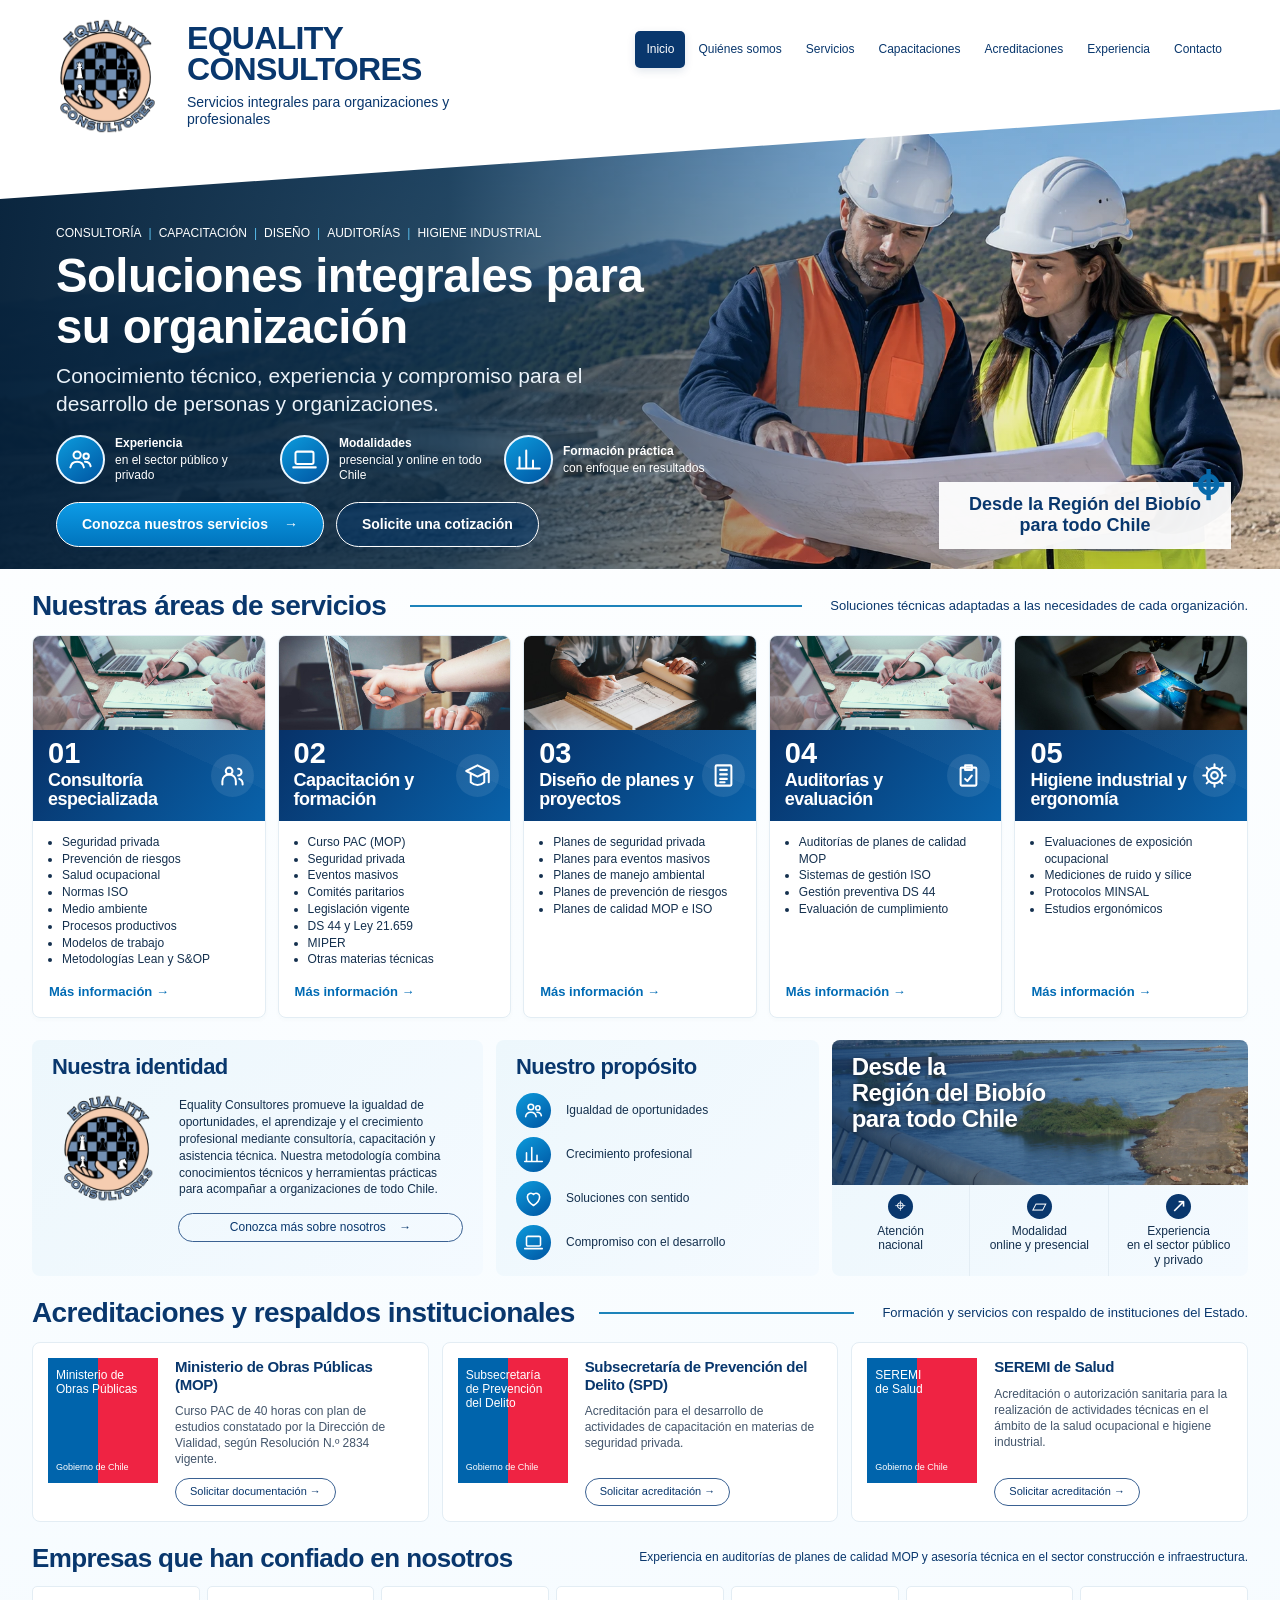
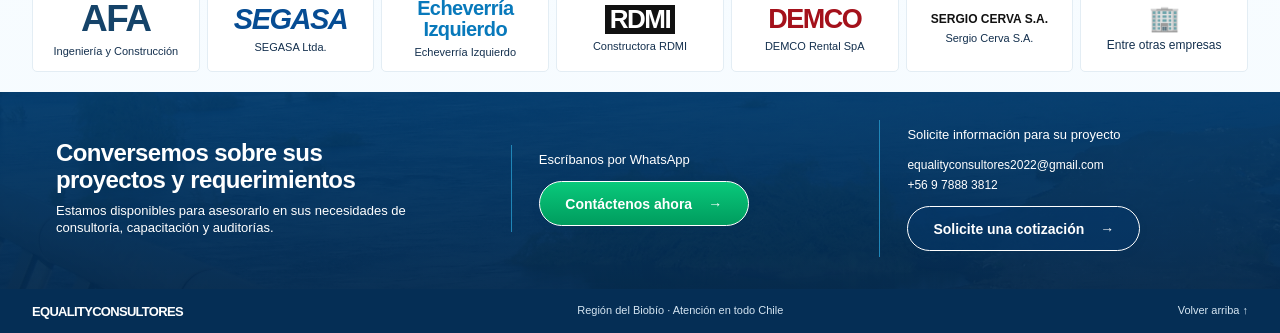
==== commit ebcd8c79: "Reordena identidad y usa logo original sin recortes" ====
--- a/index.html
+++ b/index.html
@@ -4,13 +4,13 @@
 <meta charset="utf-8"><meta name="viewport" content="width=device-width, initial-scale=1">
 <meta name="description" content="Equality Consultores: servicios integrales de consultoría, capacitación, diseño de planes, auditorías e higiene industrial para organizaciones y profesionales desde la Región del Biobío, para todo Chile."><meta name="theme-color" content="#0b2f63">
 <title>Equality Consultores · Servicios integrales para organizaciones</title>
-<link rel="stylesheet" href="assets/site.css">
+<link rel="stylesheet" href="assets/site.css?v=20261019-2">
 </head>
 <body>
 <header>
   <div class="wrap nav">
     <a class="brand" href="#inicio" aria-label="Equality Consultores, inicio">
-      <span class="brand-logo"><img src="assets/perfil-instagram.jpg" alt="Logotipo de Equality Consultores"></span>
+      <span class="brand-logo"><img src="assets/logo-equality.png" alt="Logotipo de Equality Consultores"></span>
       <span class="wordmark">EQUALITY<br>CONSULTORES<small>Servicios integrales para organizaciones y profesionales</small></span>
     </a>
     <button class="menu" aria-controls="navigation" aria-expanded="false">Menú ☰</button>
@@ -136,9 +136,9 @@
 <section id="quienes"><div class="wrap about-grid"><div class="identity">
         <h3>Nuestra identidad</h3>
         <div class="identity-row">
-          <span class="brand-logo"><img src="assets/perfil-instagram.jpg" alt="Logotipo de Equality Consultores"></span>
-          <p>El brazo y la mano en círculo representan nuestro compromiso de abrazar a todas las personas por igual. Un tablero de ajedrez sin rey, donde peones conviven con una dama, simboliza la equidad, la colaboración y el valor de cada persona.</p>
-        </div><details class="about-details"><summary>Conozca más sobre nosotros <span aria-hidden="true">→</span></summary><p>Equality Consultores promueve la igualdad de oportunidades, el aprendizaje y el crecimiento profesional mediante consultoría, capacitación y asistencia técnica. Nuestra metodología combina conocimientos técnicos y herramientas prácticas para acompañar a organizaciones de todo Chile.</p></details>
+          <span class="brand-logo"><img src="assets/logo-equality.png" alt="Logotipo de Equality Consultores"></span>
+          <p>Equality Consultores promueve la igualdad de oportunidades, el aprendizaje y el crecimiento profesional mediante consultoría, capacitación y asistencia técnica. Nuestra metodología combina conocimientos técnicos y herramientas prácticas para acompañar a organizaciones de todo Chile.</p>
+        </div><details class="about-details"><summary>Conozca más sobre nosotros <span aria-hidden="true">→</span></summary><p>El brazo y la mano en círculo representan nuestro compromiso de abrazar a todas las personas por igual. Un tablero de ajedrez sin rey, donde peones conviven con una dama, simboliza la equidad, la colaboración y el valor de cada persona.</p></details>
       </div><div class="purpose">
         <h3>Nuestro propósito</h3>
         <ul class="purpose-list">
@@ -227,7 +227,7 @@
 <footer>
   <div class="wrap footer-inner">
     <a class="brand" href="#inicio" aria-label="Volver al inicio">
-      <span class="brand-logo"><img src="assets/perfil-instagram.jpg" alt="Logotipo de Equality Consultores"></span>
+      <span class="brand-logo"><img src="assets/logo-equality.png" alt="Logotipo de Equality Consultores"></span>
       <span class="wordmark">EQUALITY<br>CONSULTORES<small>Servicios integrales para organizaciones y profesionales</small></span>
     </a>
     <div>Región del Biobío · Atención en todo Chile</div>
--- a/assets/site.css
+++ b/assets/site.css
@@ -15,8 +15,8 @@
 header{position:relative;z-index:5;background:white}
 .nav{min-height:150px;display:flex;align-items:flex-start;justify-content:space-between;gap:25px;padding:17px 15px 34px}
 .brand{display:flex;align-items:center;gap:22px}
-.brand-logo{display:block;position:relative;overflow:hidden;border-radius:50%;width:118px;height:118px;flex:none;background:#7775ad}
-.brand-logo img{position:absolute;width:542%;max-width:none;left:-31%;top:-144%;height:auto}
+.brand-logo{display:block;position:relative;overflow:hidden;width:118px;height:118px;flex:none;background:transparent}
+.brand-logo img{position:static;width:100%;height:100%;max-width:100%;object-fit:contain}
 .wordmark{font-size:32px;font-weight:800;color:var(--navy);line-height:.94;letter-spacing:-.7px}
 .wordmark small{font-size:14px;line-height:1.25;font-weight:400;display:block;max-width:290px;margin-top:10px;letter-spacing:0}
 .navlinks{display:flex;gap:2px;align-items:center;padding-top:14px;font-size:12px;color:var(--navy)}
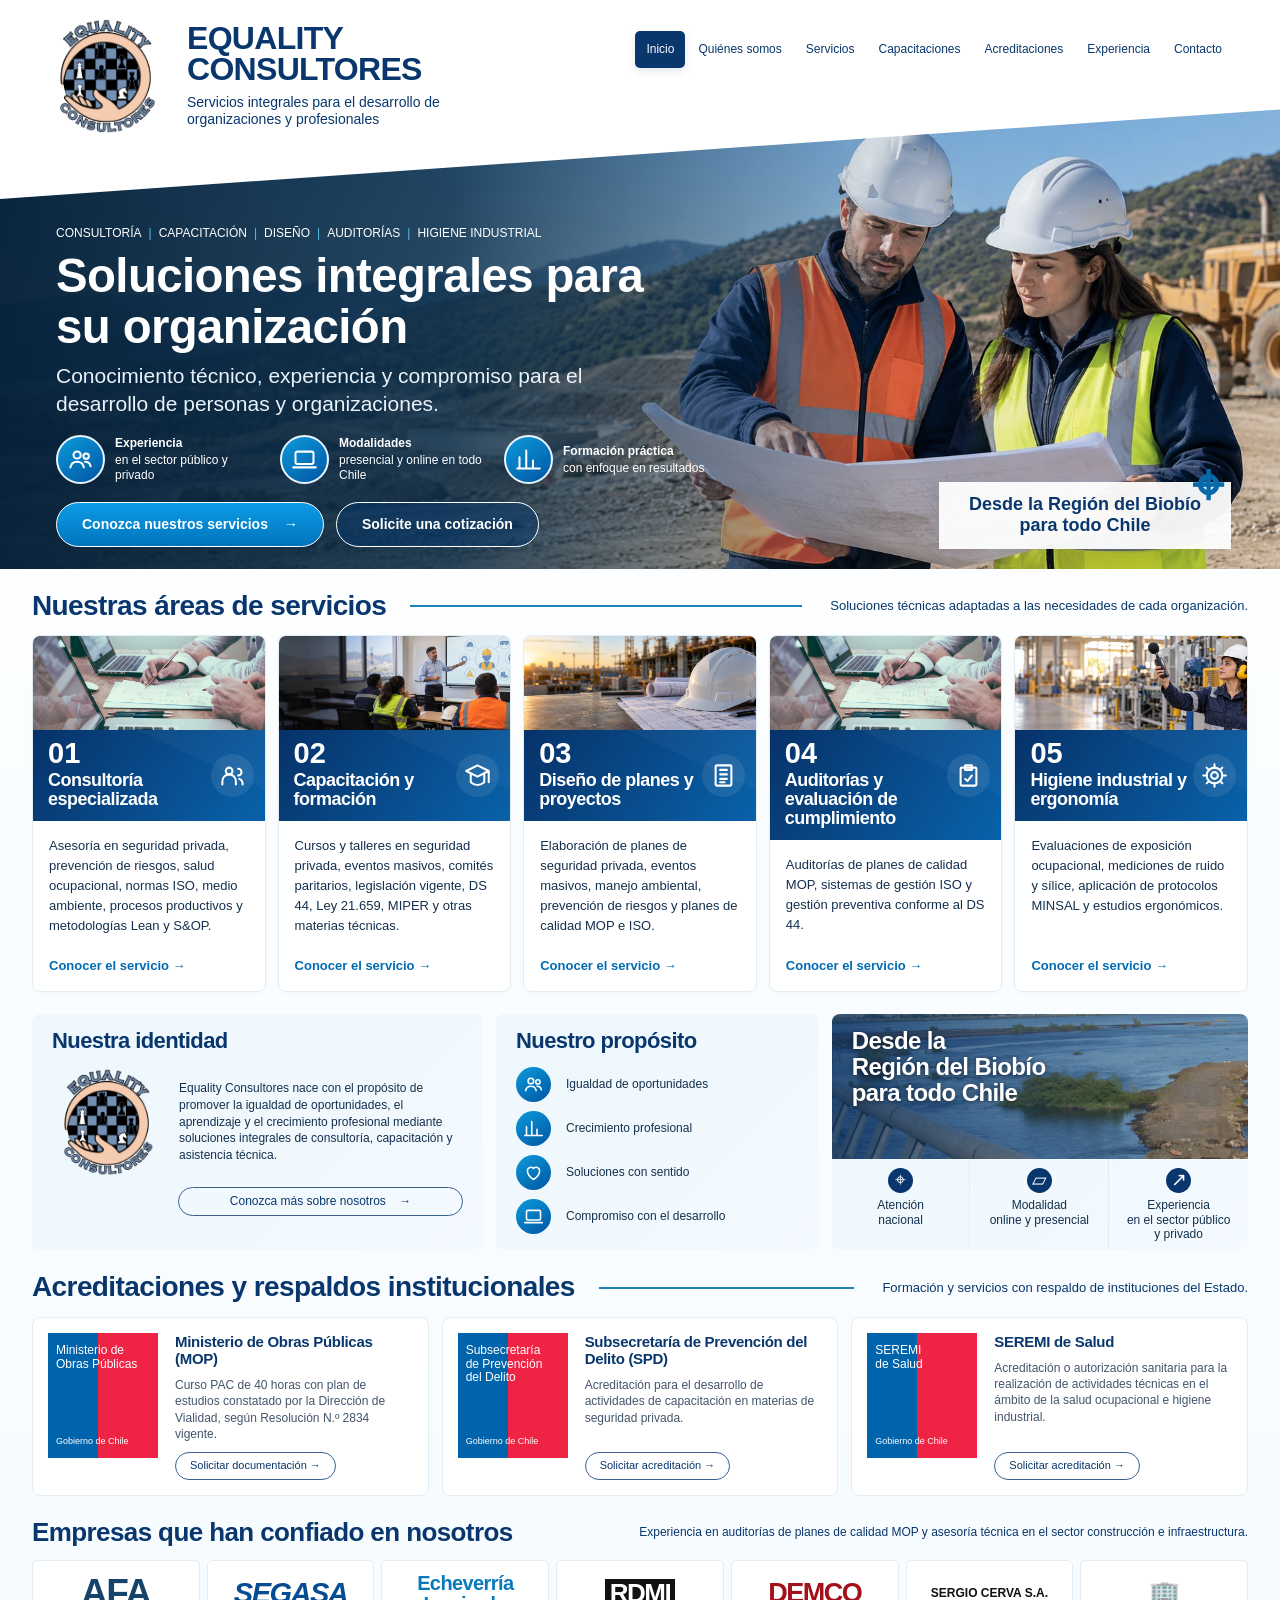
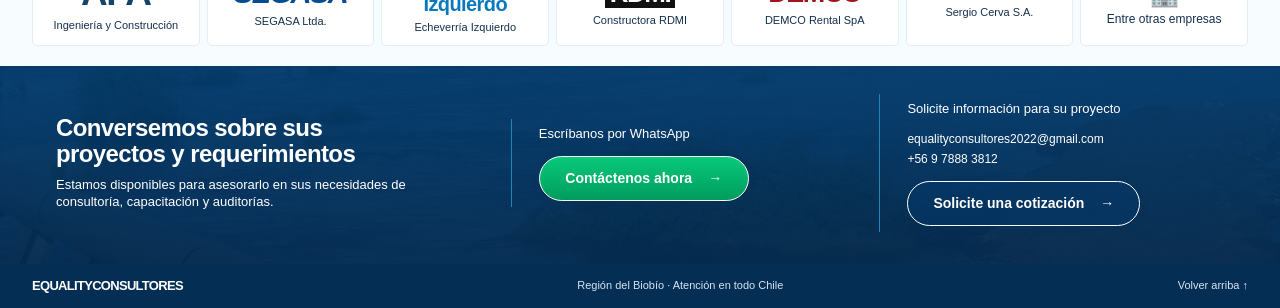
==== commit 1f81183e: "Implementa páginas individuales para los cinco servicios" ====
--- a/index.html
+++ b/index.html
@@ -4,21 +4,22 @@
 <meta charset="utf-8"><meta name="viewport" content="width=device-width, initial-scale=1">
 <meta name="description" content="Equality Consultores: servicios integrales de consultoría, capacitación, diseño de planes, auditorías e higiene industrial para organizaciones y profesionales desde la Región del Biobío, para todo Chile."><meta name="theme-color" content="#0b2f63">
 <title>Equality Consultores · Servicios integrales para organizaciones</title>
-<link rel="stylesheet" href="assets/site.css?v=20261019-2">
+<link rel="stylesheet" href="assets/site.css?v=20261020-3">
 </head>
 <body>
+<a class="skip-link" href="#contenido">Ir al contenido</a>
 <header>
   <div class="wrap nav">
     <a class="brand" href="#inicio" aria-label="Equality Consultores, inicio">
       <span class="brand-logo"><img src="assets/logo-equality.png" alt="Logotipo de Equality Consultores"></span>
-      <span class="wordmark">EQUALITY<br>CONSULTORES<small>Servicios integrales para organizaciones y profesionales</small></span>
+      <span class="wordmark">EQUALITY<br>CONSULTORES<small>Servicios integrales para el desarrollo de organizaciones y profesionales</small></span>
     </a>
     <button class="menu" aria-controls="navigation" aria-expanded="false">Menú ☰</button>
     <nav class="navlinks" id="navigation" aria-label="Navegación principal">
       <a class="current" href="#inicio">Inicio</a>
       <a href="#quienes">Quiénes somos</a>
       <a href="#servicios">Servicios</a>
-      <a href="#capacitacion">Capacitaciones</a>
+      <a href="servicios/capacitacion.html">Capacitaciones</a>
       <a href="#acreditaciones">Acreditaciones</a>
       <a href="#clientes">Experiencia</a>
       <a href="#contacto">Contacto</a>
@@ -26,7 +27,7 @@
   </div>
 </header>
 
-<main>
+<main id="contenido">
 <section class="hero" id="inicio" style="padding:0">
   <div class="wrap hero-grid">
     <div>
@@ -68,66 +69,33 @@
     <div class="cards">
       <article class="service" id="consultoria">
         <img class="service-photo" src="assets/photos/consultoria.jpg" alt="" loading="lazy" width="400" height="200">
-        <div class="service-title"><span class="num">01</span><h3>Consultoría especializada</h3><span class="service-icon" aria-hidden="true"><svg viewBox="0 0 24 24"><circle cx="9" cy="8" r="3"/><path d="M3 20v-3a6 6 0 0 1 12 0v3M17 6a3 3 0 0 1 0 6m1 3a5 5 0 0 1 3 5"/></svg></span></div>
-        <ul>
-          <li>Seguridad privada</li>
-          <li>Prevención de riesgos</li>
-          <li>Salud ocupacional</li>
-          <li>Normas ISO</li>
-          <li>Medio ambiente</li>
-          <li>Procesos productivos</li><li>Modelos de trabajo</li>
-          <li>Metodologías Lean y S&amp;OP</li>
-        </ul>
-        <div class="more"><a class="textlink" href="#contacto">Más información →</a></div>
+        <div class="service-title"><span class="num">01</span><h3><a href="servicios/consultoria.html">Consultoría especializada</a></h3><span class="service-icon" aria-hidden="true"><svg viewBox="0 0 24 24"><circle cx="9" cy="8" r="3"/><path d="M3 20v-3a6 6 0 0 1 12 0v3M17 6a3 3 0 0 1 0 6m1 3a5 5 0 0 1 3 5"/></svg></span></div>
+        <p class="service-summary">Asesoría en seguridad privada, prevención de riesgos, salud ocupacional, normas ISO, medio ambiente, procesos productivos y metodologías Lean y S&amp;OP.</p>
+        <div class="more"><a class="textlink" href="servicios/consultoria.html" aria-label="Conocer consultoría especializada">Conocer el servicio →</a></div>
       </article>
       <article class="service" id="capacitacion">
-        <img class="service-photo" src="assets/photos/capacitacion.jpg" alt="" loading="lazy" width="400" height="200">
-        <div class="service-title"><span class="num">02</span><h3>Capacitación y formación</h3><span class="service-icon" aria-hidden="true"><svg viewBox="0 0 24 24"><path d="m2 8 10-5 10 5-10 5L2 8zm4 3v7q6 5 12 0v-7m4-3v10"/></svg></span></div>
-        <ul>
-          <li>Curso PAC (MOP)</li>
-          <li>Seguridad privada</li>
-          <li>Eventos masivos</li>
-          <li>Comités paritarios</li>
-          <li>Legislación vigente</li>
-          <li>DS 44 y Ley 21.659</li>
-          <li>MIPER</li>
-          <li>Otras materias técnicas</li>
-        </ul>
-        <div class="more"><a class="textlink" href="#contacto">Más información →</a></div>
+        <img class="service-photo" src="assets/photos/formacion-servicio.webp" alt="" loading="lazy" width="400" height="200">
+        <div class="service-title"><span class="num">02</span><h3><a href="servicios/capacitacion.html">Capacitación y formación</a></h3><span class="service-icon" aria-hidden="true"><svg viewBox="0 0 24 24"><path d="m2 8 10-5 10 5-10 5L2 8zm4 3v7q6 5 12 0v-7m4-3v10"/></svg></span></div>
+        <p class="service-summary">Cursos y talleres en seguridad privada, eventos masivos, comités paritarios, legislación vigente, DS 44, Ley 21.659, MIPER y otras materias técnicas.</p>
+        <div class="more"><a class="textlink" href="servicios/capacitacion.html" aria-label="Conocer capacitación y formación">Conocer el servicio →</a></div>
       </article>
       <article class="service" id="diseno">
-        <img class="service-photo" src="assets/photos/planes.jpg" alt="" loading="lazy" width="400" height="200">
-        <div class="service-title"><span class="num">03</span><h3>Diseño de planes y proyectos</h3><span class="service-icon" aria-hidden="true"><svg viewBox="0 0 24 24"><rect x="5" y="3" width="14" height="18" rx="1"/><path d="M9 7h6M9 11h6M9 15h6M9 18h4"/></svg></span></div>
-        <ul>
-          <li>Planes de seguridad privada</li>
-          <li>Planes para eventos masivos</li>
-          <li>Planes de manejo ambiental</li>
-          <li>Planes de prevención de riesgos</li>
-          <li>Planes de calidad MOP e ISO</li>
-        </ul>
-        <div class="more"><a class="textlink" href="#contacto">Más información →</a></div>
+        <img class="service-photo" src="assets/photos/planes-servicio.webp" alt="" loading="lazy" width="400" height="200">
+        <div class="service-title"><span class="num">03</span><h3><a href="servicios/planes-proyectos.html">Diseño de planes y proyectos</a></h3><span class="service-icon" aria-hidden="true"><svg viewBox="0 0 24 24"><rect x="5" y="3" width="14" height="18" rx="1"/><path d="M9 7h6M9 11h6M9 15h6M9 18h4"/></svg></span></div>
+        <p class="service-summary">Elaboración de planes de seguridad privada, eventos masivos, manejo ambiental, prevención de riesgos y planes de calidad MOP e ISO.</p>
+        <div class="more"><a class="textlink" href="servicios/planes-proyectos.html" aria-label="Conocer diseño de planes y proyectos">Conocer el servicio →</a></div>
       </article>
       <article class="service" id="auditorias">
         <img class="service-photo" src="assets/photos/consultoria.jpg" alt="" loading="lazy" width="400" height="200">
-        <div class="service-title"><span class="num">04</span><h3>Auditorías y evaluación</h3><span class="service-icon" aria-hidden="true"><svg viewBox="0 0 24 24"><rect x="5" y="5" width="14" height="16" rx="1"/><path d="M9 3h6v4H9zm0 12 2 2 4-5"/></svg></span></div>
-        <ul>
-          <li>Auditorías de planes de calidad MOP</li>
-          <li>Sistemas de gestión ISO</li>
-          <li>Gestión preventiva DS 44</li>
-          <li>Evaluación de cumplimiento</li>
-        </ul>
-        <div class="more"><a class="textlink" href="#contacto">Más información →</a></div>
+        <div class="service-title"><span class="num">04</span><h3><a href="servicios/auditorias.html">Auditorías y evaluación de cumplimiento</a></h3><span class="service-icon" aria-hidden="true"><svg viewBox="0 0 24 24"><rect x="5" y="5" width="14" height="16" rx="1"/><path d="M9 3h6v4H9zm0 12 2 2 4-5"/></svg></span></div>
+        <p class="service-summary">Auditorías de planes de calidad MOP, sistemas de gestión ISO y gestión preventiva conforme al DS 44.</p>
+        <div class="more"><a class="textlink" href="servicios/auditorias.html" aria-label="Conocer auditorías y evaluación de cumplimiento">Conocer el servicio →</a></div>
       </article>
       <article class="service" id="higiene">
-        <img class="service-photo" src="assets/photos/higiene.jpg" alt="" loading="lazy" width="400" height="200">
-        <div class="service-title"><span class="num">05</span><h3>Higiene industrial y ergonomía</h3><span class="service-icon" aria-hidden="true"><svg viewBox="0 0 24 24"><circle cx="12" cy="12" r="7"/><circle cx="12" cy="12" r="3"/><path d="M12 2v3m0 14v3M2 12h3m14 0h3M5 5l2 2m10 10 2 2M5 19l2-2M17 7l2-2"/></svg></span></div>
-        <ul>
-          <li>Evaluaciones de exposición ocupacional</li>
-          <li>Mediciones de ruido y sílice</li>
-          <li>Protocolos MINSAL</li>
-          <li>Estudios ergonómicos</li>
-        </ul>
-        <div class="more"><a class="textlink" href="#contacto">Más información →</a></div>
+        <img class="service-photo" src="assets/photos/higiene-servicio.webp" alt="" loading="lazy" width="400" height="200">
+        <div class="service-title"><span class="num">05</span><h3><a href="servicios/higiene-industrial.html">Higiene industrial y ergonomía</a></h3><span class="service-icon" aria-hidden="true"><svg viewBox="0 0 24 24"><circle cx="12" cy="12" r="7"/><circle cx="12" cy="12" r="3"/><path d="M12 2v3m0 14v3M2 12h3m14 0h3M5 5l2 2m10 10 2 2M5 19l2-2M17 7l2-2"/></svg></span></div>
+        <p class="service-summary">Evaluaciones de exposición ocupacional, mediciones de ruido y sílice, aplicación de protocolos MINSAL y estudios ergonómicos.</p>
+        <div class="more"><a class="textlink" href="servicios/higiene-industrial.html" aria-label="Conocer higiene industrial y ergonomía">Conocer el servicio →</a></div>
       </article>
     </div>
   </div>
@@ -137,8 +105,8 @@
         <h3>Nuestra identidad</h3>
         <div class="identity-row">
           <span class="brand-logo"><img src="assets/logo-equality.png" alt="Logotipo de Equality Consultores"></span>
-          <p>Equality Consultores promueve la igualdad de oportunidades, el aprendizaje y el crecimiento profesional mediante consultoría, capacitación y asistencia técnica. Nuestra metodología combina conocimientos técnicos y herramientas prácticas para acompañar a organizaciones de todo Chile.</p>
-        </div><details class="about-details"><summary>Conozca más sobre nosotros <span aria-hidden="true">→</span></summary><p>El brazo y la mano en círculo representan nuestro compromiso de abrazar a todas las personas por igual. Un tablero de ajedrez sin rey, donde peones conviven con una dama, simboliza la equidad, la colaboración y el valor de cada persona.</p></details>
+          <p>Equality Consultores nace con el propósito de promover la igualdad de oportunidades, el aprendizaje y el crecimiento profesional mediante soluciones integrales de consultoría, capacitación y asistencia técnica.</p>
+        </div><details class="about-details"><summary>Conozca más sobre nosotros <span aria-hidden="true">→</span></summary><div class="about-full"><p>Desde la Región del Biobío, desarrollamos servicios especializados en seguridad y salud ocupacional, seguridad privada, sistemas de gestión, calidad, medio ambiente y procesos productivos.</p><p>Nuestra metodología combina conocimientos técnicos, experiencia profesional y herramientas prácticas, permitiéndonos acompañar a organizaciones, empresas y profesionales en sus desafíos de gestión y cumplimiento normativo.</p><p>Gracias a las modalidades de trabajo presencial y online, extendemos nuestros servicios a clientes de todo Chile.</p><p>Nuestro compromiso es transformar el conocimiento técnico en soluciones prácticas, confiables y aplicables.</p><h4>Nuestra identidad, nuestros valores</h4><p>En Equality Consultores, creemos que todas las personas merecen oportunidades para aprender, desarrollarse y alcanzar sus objetivos profesionales.</p><p>Nuestro logotipo representa esta filosofía: un brazo y una mano que forman un círculo simbolizan nuestro compromiso de acoger a todas las personas por igual.</p><p>En su interior, un tablero de ajedrez sin rey, donde peones conviven con una reina o dama, refleja nuestra convicción de que el conocimiento, las oportunidades y el desarrollo profesional no deben estar determinados por jerarquías.</p><p>La igualdad nos inspira, la equidad nos guía y el crecimiento profesional nos compromete.</p><p>Esta filosofía orienta nuestros servicios integrales de consultoría, capacitación y asistencia técnica, promoviendo soluciones que contribuyan al desarrollo de las personas y las organizaciones.</p></div></details>
       </div><div class="purpose">
         <h3>Nuestro propósito</h3>
         <ul class="purpose-list">
@@ -228,14 +196,12 @@
   <div class="wrap footer-inner">
     <a class="brand" href="#inicio" aria-label="Volver al inicio">
       <span class="brand-logo"><img src="assets/logo-equality.png" alt="Logotipo de Equality Consultores"></span>
-      <span class="wordmark">EQUALITY<br>CONSULTORES<small>Servicios integrales para organizaciones y profesionales</small></span>
+      <span class="wordmark">EQUALITY<br>CONSULTORES<small>Servicios integrales para el desarrollo de organizaciones y profesionales</small></span>
     </a>
     <div>Región del Biobío · Atención en todo Chile</div>
     <a href="#inicio">Volver arriba ↑</a>
   </div>
 </footer>
-<script>
-const toggle=document.querySelector('.menu');const navigation=document.querySelector('.navlinks');toggle.addEventListener('click',()=>{const expanded=toggle.getAttribute('aria-expanded')==='true';toggle.setAttribute('aria-expanded',String(!expanded));navigation.classList.toggle('open',!expanded)});navigation.querySelectorAll('a').forEach(link=>link.addEventListener('click',()=>{toggle.setAttribute('aria-expanded','false');navigation.classList.remove('open')}));document.addEventListener('keydown',event=>{if(event.key==='Escape'){toggle.setAttribute('aria-expanded','false');navigation.classList.remove('open')}});
-</script>
+<script src="assets/site.js" defer></script>
 </body>
 </html>
--- a/assets/site.css
+++ b/assets/site.css
@@ -299,3 +299,13 @@
 header:before{content:"";position:absolute;z-index:-1;inset:0 0 -30px;background:#fff;clip-path:polygon(0 0,100% 0,100% 55%,0 100%)}
 }
 
+/* Shared additions for the five-service overview and accessible navigation. */
+.skip-link{position:absolute;top:-100px;left:16px;z-index:100;background:white;color:var(--navy);padding:12px 18px;border:2px solid var(--blue);border-radius:5px}
+.skip-link:focus{top:12px}
+.service-summary{font-size:13px;line-height:1.55;padding:15px 16px 18px;flex:1;color:var(--ink)}
+.service-title h3 a:hover{text-decoration:underline;text-underline-offset:3px}
+.service:focus-within{box-shadow:0 0 0 2px #087bc3}
+.about-full p+p{margin-top:12px}
+.about-full h4{font-size:16px;line-height:1.25;color:var(--navy);margin:18px 0 10px}
+.about-full p:last-child{margin-bottom:6px}
+@media(max-width:600px){.service-summary{font-size:15px;padding:18px 20px 22px}}
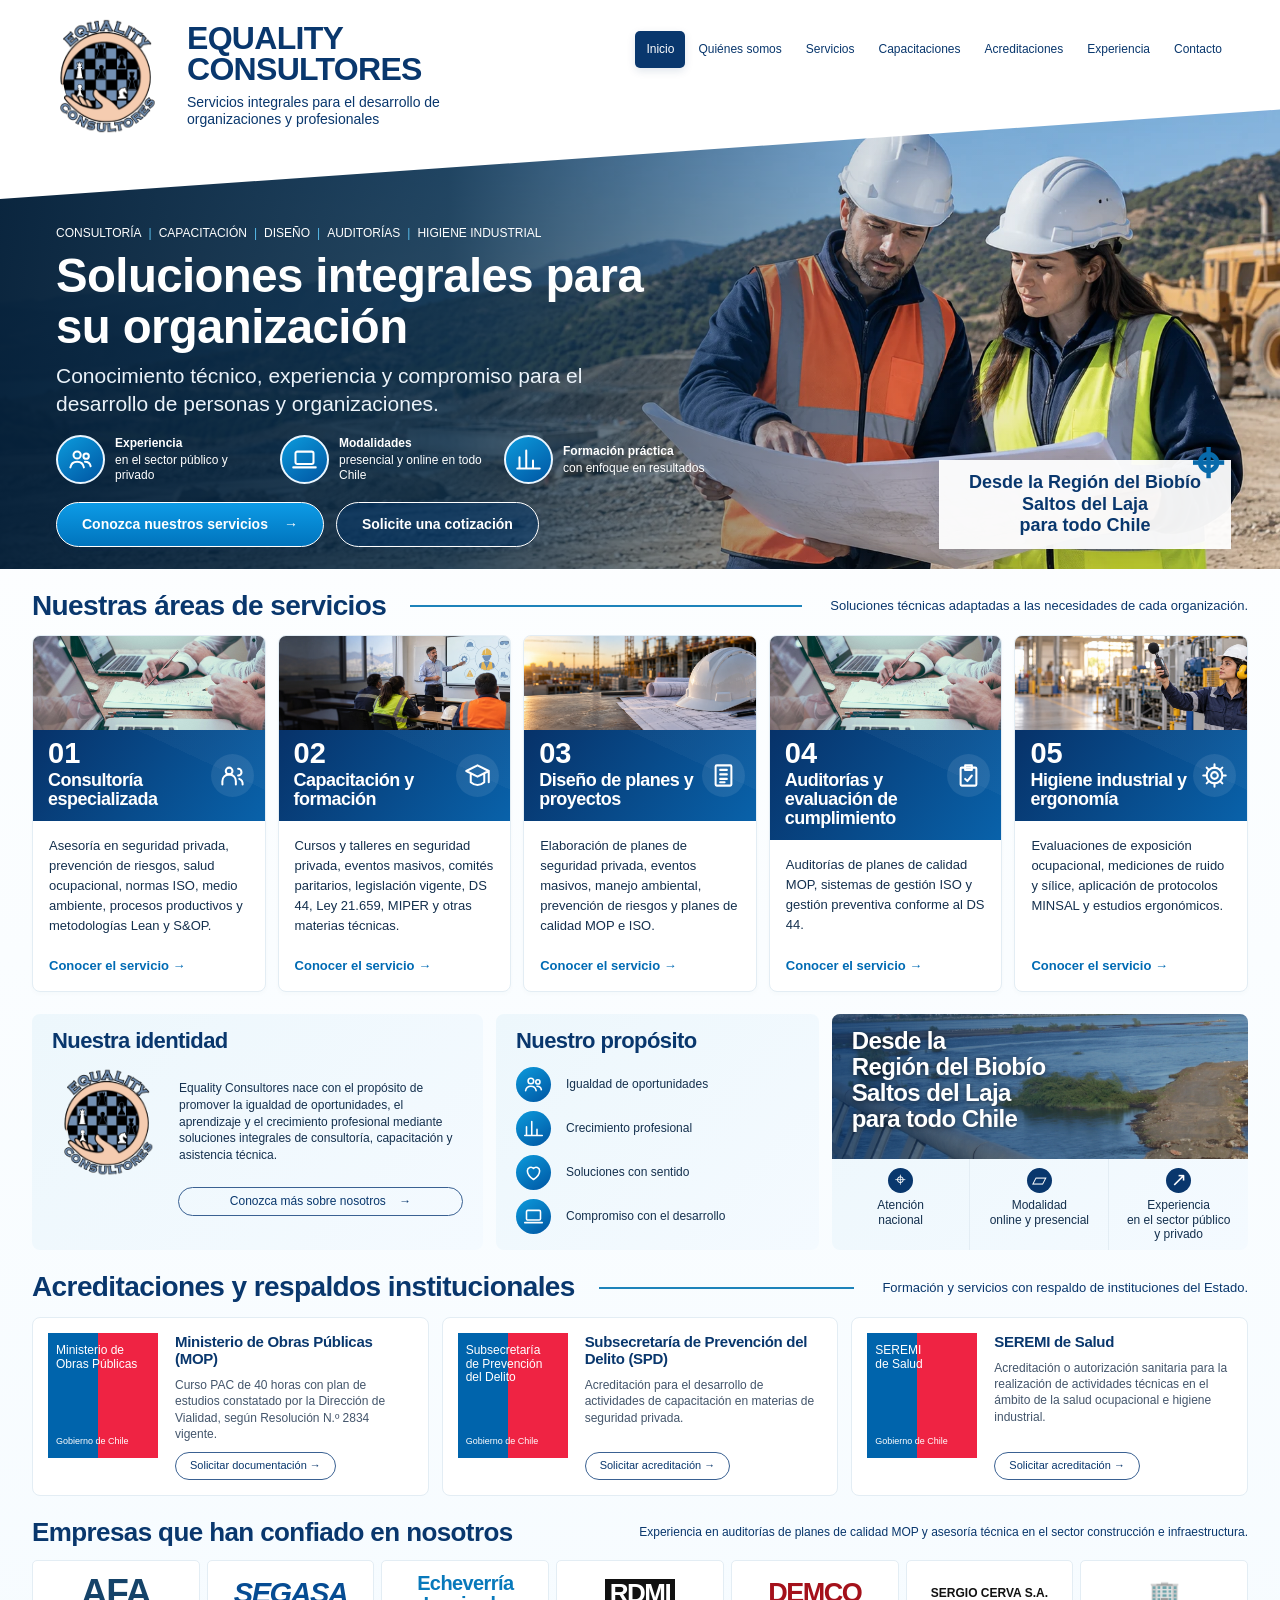
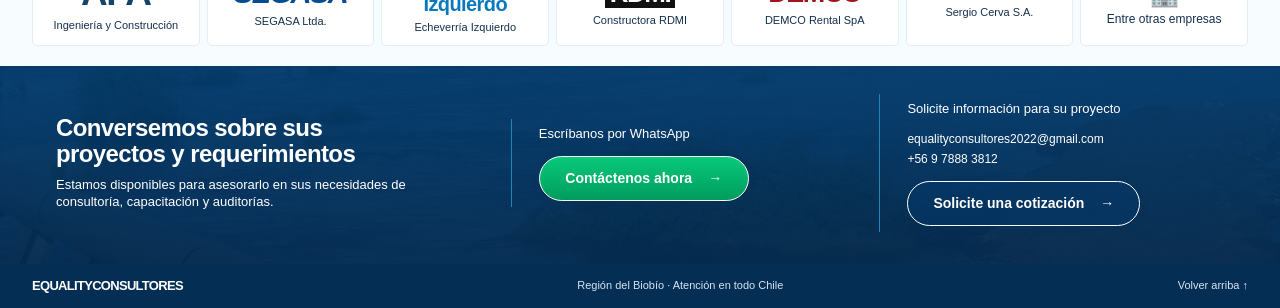
==== commit a4ba57e1: "Incorpora Saltos del Laja en el mensaje de alcance nacional" ====
--- a/index.html
+++ b/index.html
@@ -53,7 +53,7 @@
         <a class="button outline" href="#contacto">Solicite una cotización</a>
       </div>
     </div>
-    <div class="hero-card"><span class="location-pin" aria-hidden="true">⌖</span>Desde la Región del Biobío<br>para todo Chile</div>
+    <div class="hero-card"><span class="location-pin" aria-hidden="true">⌖</span>Desde la Región del Biobío<br>Saltos del Laja<br>para todo Chile</div>
   </div>
 </section>
 
@@ -115,7 +115,7 @@
           <li><span class="icon-circle" aria-hidden="true"><svg viewBox="0 0 24 24"><path d="M12 20s-7-4.4-7-10a4 4 0 0 1 7-2.6A4 4 0 0 1 19 10c0 5.6-7 10-7 10z"/></svg></span>Soluciones con sentido</li>
           <li><span class="icon-circle" aria-hidden="true"><svg viewBox="0 0 24 24"><rect x="4" y="5" width="16" height="11" rx="1.5"/><path d="M2 19h20"/></svg></span>Compromiso con el desarrollo</li>
         </ul>
-      </div><article class="reach" id="experiencia"><div class="reach-banner"><h3>Desde la<br>Región del Biobío<br>para todo Chile</h3></div><div class="reach-stats"><div><span aria-hidden="true">⌖</span>Atención<br>nacional</div><div><span aria-hidden="true">▱</span>Modalidad<br>online y presencial</div><div><span aria-hidden="true">↗</span>Experiencia<br>en el sector público<br>y privado</div></div></article></div></section>
+      </div><article class="reach" id="experiencia"><div class="reach-banner"><h3>Desde la<br>Región del Biobío<br>Saltos del Laja<br>para todo Chile</h3></div><div class="reach-stats"><div><span aria-hidden="true">⌖</span>Atención<br>nacional</div><div><span aria-hidden="true">▱</span>Modalidad<br>online y presencial</div><div><span aria-hidden="true">↗</span>Experiencia<br>en el sector público<br>y privado</div></div></article></div></section>
 
 <section id="acreditaciones">
   <div class="wrap">
